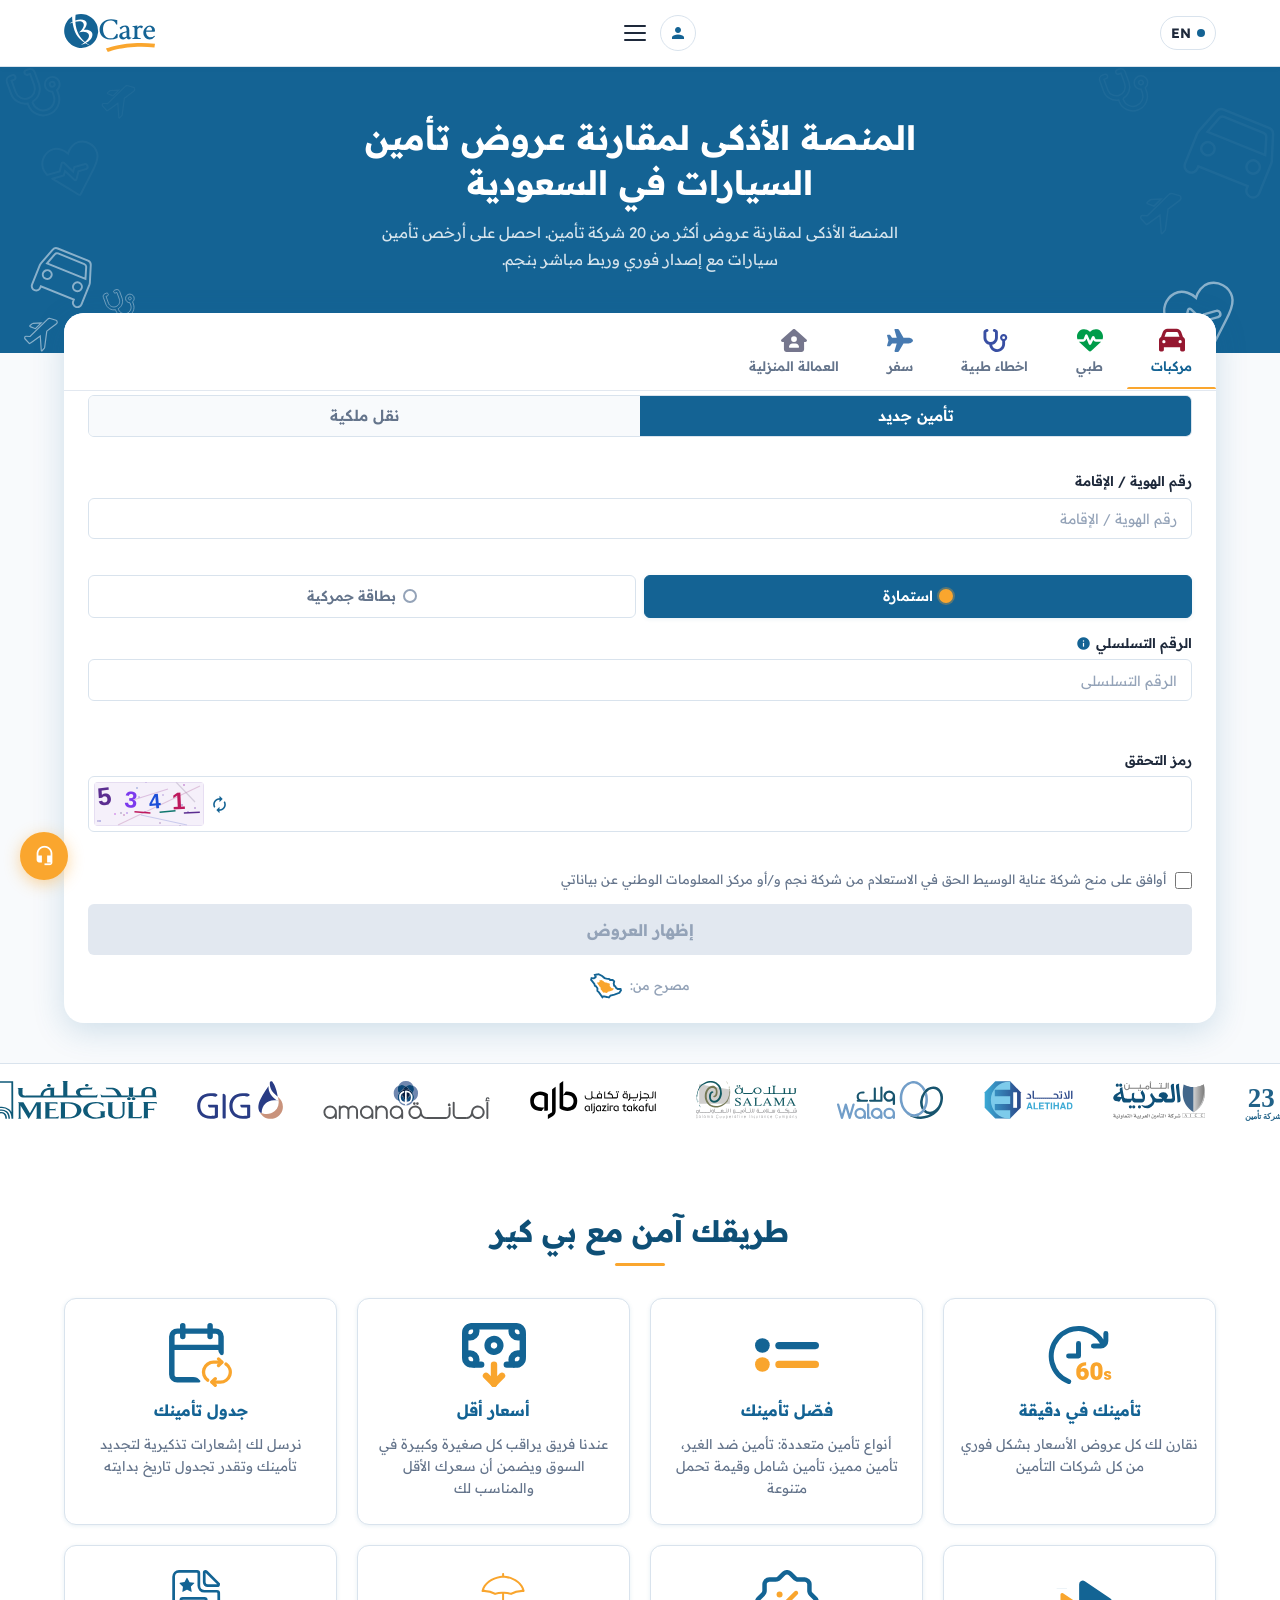
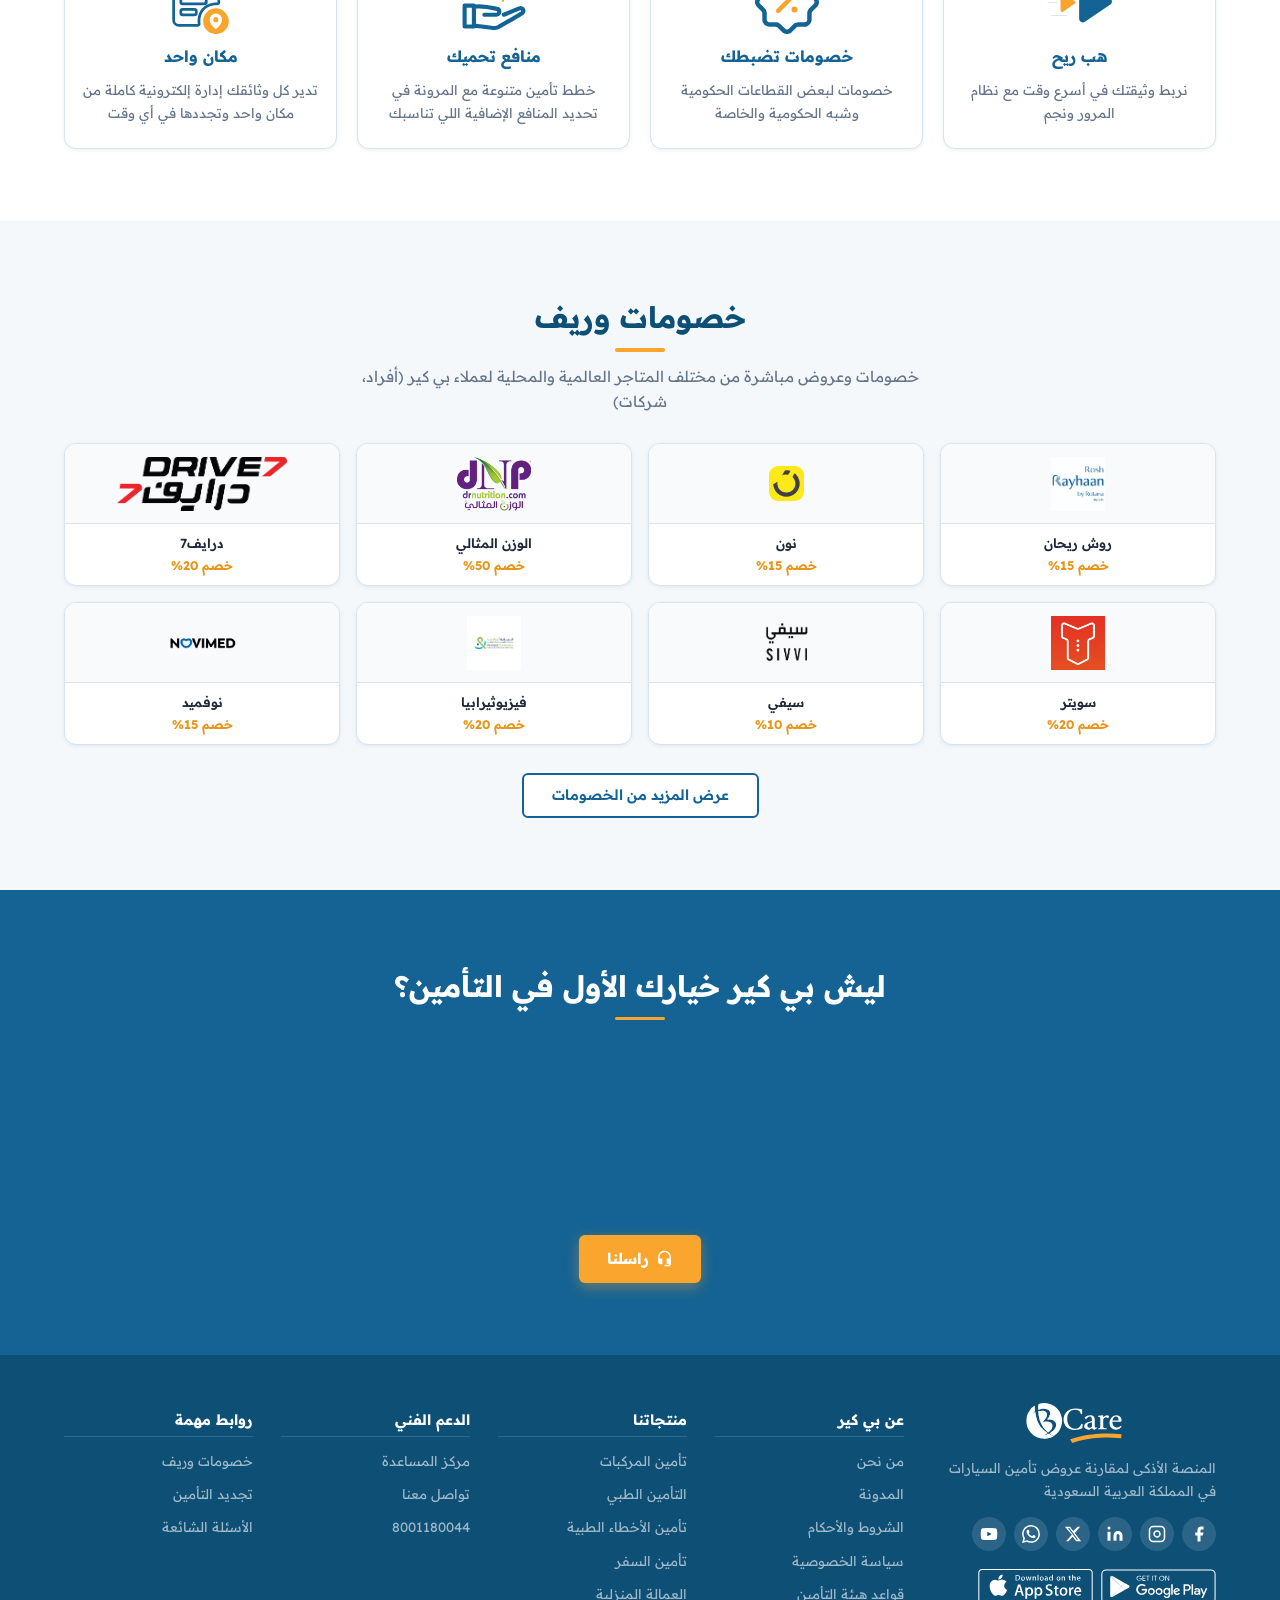
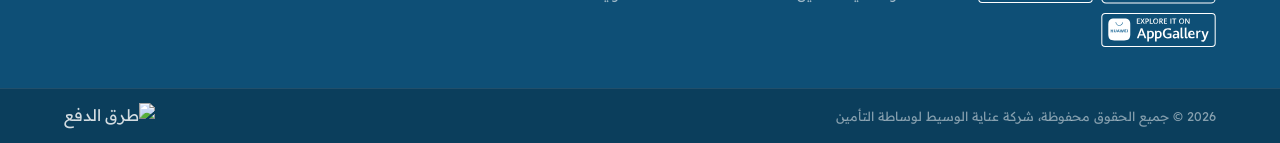
==== index.html @ 3a4861e2 "fix: replace native year select with compact custom dropdown for mobile" ====
﻿<!DOCTYPE html>
<html lang="ar" dir="rtl">
<head>
  <meta charset="UTF-8" />
  <meta name="viewport" content="width=device-width, initial-scale=1.0" />
  <title>بي كير | المنصة الأذكى والأرخص لتأمين السيارات في السعودية</title>
  <meta name="description" content="المنصة الأذكى لمقارنة عروض أكثر من 20 شركة تأمين. احصل على أرخص تأمين سيارات مع إصدار فوري وربط مباشر بنجم." />
  <link rel="preconnect" href="https://fonts.googleapis.com" />
  <link rel="preconnect" href="https://fonts.gstatic.com" crossorigin />
  <link href="https://fonts.googleapis.com/css2?family=Noto+Sans+Arabic:wght@300;400;500;600;700;800&family=Readex+Pro:wght@200;300;400;500;600;700&display=swap" rel="stylesheet" />
  <link href="https://fonts.googleapis.com/icon?family=Material+Icons" rel="stylesheet" />
  <link rel="stylesheet" href="css/style.css" />
</head>
<body>

<!-- HEADER PLACEHOLDER -->
<div id="app-header" data-variant="home"></div>

<!-- ===================================================
     HERO — الصندوق الأزرق
=================================================== -->
<section class="hero-section" id="hero">

  <div class="hero-blue-box">
    <img src="assets/images/imgi_4_left.svg"  alt="" class="hero-deco hero-deco--left"  aria-hidden="true" />
    <img src="assets/images/imgi_5_right.svg" alt="" class="hero-deco hero-deco--right" aria-hidden="true" />
    <div class="container hero-text-wrap">
      <h1 class="hero-title">المنصة الأذكى لمقارنة عروض تأمين السيارات في السعودية</h1>
      <p class="hero-subtitle">المنصة الأذكى لمقارنة عروض أكثر من 20 شركة تأمين. احصل على أرخص تأمين سيارات مع إصدار فوري وربط مباشر بنجم.</p>
    </div>
  </div>

  <div class="container hero-card-wrap">
    <div class="hero-card">

      <!-- تبويبات الخدمات -->
      <nav class="service-tabs" aria-label="الخدمات">
        <button class="service-tab active" data-service="vehicles">
          <img src="assets/images/download (7).svg" alt="" class="stab-icon stab-icon--car" aria-hidden="true" />
          <span>مركبات</span>
          <span class="stab-bar"></span>
        </button>
        <button class="service-tab" data-service="medical" onclick="window.open('https://medical.bcare.com.sa/','_blank')">
          <img src="assets/images/download (6).svg" alt="" class="stab-icon stab-icon--heart" aria-hidden="true" />
          <span>طبي</span>
          <span class="stab-bar"></span>
        </button>
        <button class="service-tab" data-service="mm" onclick="window.open('https://mm.bcare.com.sa/','_blank')">
          <img src="assets/images/download (3).svg" alt="" class="stab-icon stab-icon--steth" aria-hidden="true" />
          <span>اخطاء طبية</span>
          <span class="stab-bar"></span>
        </button>
        <button class="service-tab" data-service="travel" onclick="window.open('https://travel.bcare.com.sa/','_blank')">
          <img src="assets/images/download (2).svg" alt="" class="stab-icon stab-icon--plane" aria-hidden="true" />
          <span>سفر</span>
          <span class="stab-bar"></span>
        </button>
        <button class="service-tab" data-service="helpers" onclick="window.open('https://helpers.bcare.com.sa/','_blank')">
          <img src="assets/images/download (1).svg" alt="" class="stab-icon stab-icon--house" aria-hidden="true" />
          <span>العمالة المنزلية</span>
          <span class="stab-bar"></span>
        </button>
      </nav>

      <!-- نموذج العروض -->
      <div class="quote-form-wrap" id="form-section">

        <div class="purpose-tabs" role="tablist">
          <button class="purpose-tab active" id="ptab-new" role="tab" data-purpose="1">تأمين جديد</button>
          <button class="purpose-tab" id="ptab-transfer" role="tab" data-purpose="2">نقل ملكية</button>
        </div>

        <form class="quote-form" id="quote-form" novalidate autocomplete="off">

          <!-- حقل البائع (نقل الملكية فقط) -->
          <div class="form-group form-group--animated" id="field-seller" data-hidden="true">
            <label class="form-label" for="seller-id">رقم هوية البائع</label>
            <input type="text" id="seller-id" name="ownerNationalId"
                   class="form-input" placeholder="رقم هوية البائع"
                   maxlength="10" inputmode="numeric" />
            <div class="field-error" id="seller-error"></div>
          </div>

          <!-- رقم الهوية / الإقامة -->
          <div class="form-group">
            <label class="form-label" for="national-id" id="national-id-label">رقم الهوية / الإقامة</label>
            <input type="text" id="national-id" name="nationalId"
                   class="form-input" placeholder="رقم الهوية / الإقامة"
                   maxlength="10" inputmode="numeric" />
            <div class="field-error" id="national-id-error"></div>
          </div>

          <!-- راديو: نوع التسجيل -->
          <div class="form-group" id="field-reg-type">
            <div class="radio-row">
              <!-- استمارة أولاً (يظهر يمين في RTL) -->
              <label class="radio-option">
                <input type="radio" name="vehicleIdType" value="1" id="radio-serial" checked />
                <span class="radio-btn">
                  <span class="radio-dot"></span>
                  <span class="radio-text">استمارة</span>
                </span>
              </label>
              <!-- بطاقة جمركية ثانياً (يظهر يسار) -->
              <label class="radio-option">
                <input type="radio" name="vehicleIdType" value="2" id="radio-customs" />
                <span class="radio-btn">
                  <span class="radio-dot"></span>
                  <span class="radio-text">بطاقة جمركية</span>
                </span>
              </label>
            </div>
          </div>

          <!-- استمارة: الرقم التسلسلي -->
          <div class="form-group" id="field-serial">
            <label class="form-label" for="seq-number">
              الرقم التسلسلي
              <span class="info-icon" tabindex="0" aria-label="ما هو الرقم التسلسلي؟">
                <span class="material-icons">info</span>
                <span class="tooltip-box">الرقم التسلسلي موجود على استمارة تسجيل المركبة</span>
              </span>
            </label>
            <input type="text" id="seq-number" name="sequenceNumber"
                   class="form-input" placeholder="الرقم التسلسلي"
                   maxlength="10" inputmode="numeric" />
            <div class="field-error" id="seq-error"></div>
          </div>

          <!-- بطاقة جمركية: سنة الصنع + الرقم الجمركي -->
          <div class="form-row form-group--animated" id="field-customs-row" data-hidden="true">
            <div class="form-group form-group--half">
              <label class="form-label" for="mfg-year">سنة صنع المركبة</label>
              <div class="mfg-dd" id="mfg-dd">
                <button type="button" class="form-input mfg-dd__trigger" id="mfg-year" aria-haspopup="listbox" aria-expanded="false">
                  <span id="mfg-display">سنة الصنع</span>
                  <span class="material-icons mfg-dd__arrow">expand_more</span>
                </button>
                <div class="mfg-dd__panel hidden" id="mfg-panel" role="listbox">
                  <ul class="mfg-dd__list" id="mfg-list"></ul>
                </div>
              </div>
              <input type="hidden" id="mfg-year-val" name="manufacturingYear" />
              <div class="field-error" id="mfg-year-error"></div>
            </div>
            <div class="form-group form-group--half">
              <label class="form-label" for="customs-number">
                الرقم الجمركي
                <span class="info-icon" tabindex="0">
                  <span class="material-icons">info</span>
                  <span class="tooltip-box">الرقم الجمركي موجود على البطاقة الجمركية للمركبة</span>
                </span>
              </label>
              <input type="text" id="customs-number" name="customsNumber"
                     class="form-input" placeholder="الرقم الجمركي"
                     maxlength="10" inputmode="numeric" />
              <div class="field-error" id="customs-error"></div>
            </div>
          </div>

          <!-- رمز التحقق -->
          <div class="form-group">
            <label class="form-label" for="captcha-input">رمز التحقق</label>
            <div class="captcha-row" id="captcha-row">
              <input type="text" id="captcha-input" name="captchaInput"
                     class="form-input captcha-input-field"
                     placeholder="" maxlength="8"
                     autocomplete="off" autocorrect="off" spellcheck="false" />
              <div class="captcha-display">
                <button type="button" class="captcha-refresh" id="captcha-refresh" aria-label="تحديث رمز التحقق">
                  <span class="material-icons">autorenew</span>
                </button>
                <canvas id="captcha-canvas" width="110" height="44" aria-hidden="true"></canvas>
              </div>
            </div>
            <div class="field-error" id="captcha-error"></div>
          </div>

          <!-- الموافقة -->
          <div class="form-group consent-group">
            <label class="consent-label">
              <input type="checkbox" id="accept-terms" name="acceptTerms" class="consent-checkbox" />
              <span class="consent-text">أوافق على منح شركة عناية الوسيط الحق في الاستعلام من شركة نجم و/أو مركز المعلومات الوطني عن بياناتي</span>
            </label>
          </div>

          <!-- زر إظهار العروض -->
          <button type="submit" class="btn-submit" id="submit-btn" disabled>
            إظهار العروض
          </button>

          <!-- مصرح من -->
          <div class="authorized-row">
            <span class="authorized-lbl">مصرح من:</span>
            <img src="assets/images/imgi_41_saudi.svg" alt="هيئة التأمين" class="sama-logo" />
          </div>

        </form>
      </div>

    </div>
  </div>

  <!-- شريط شركات التأمين -->
  <div class="insurers-strip">
    <div class="insurers-track">
      <img src="assets/images/imgi_9_23arbic.svg"           alt="23 شركة تأمين" class="ins-count" />
      <img src="assets/images/imgi_10_AICC.svg"             alt="AICC" />
      <img src="assets/images/imgi_11_TUIC.svg"             alt="TUIC" />
      <img src="assets/images/imgi_12_Walaa.svg"            alt="ولاء" />
      <img src="assets/images/imgi_13_Salama.svg"           alt="سلامة" />
      <img src="assets/images/imgi_14_Aljazira-Takaful.svg" alt="الجزيرة تكافل" />
      <img src="assets/images/imgi_15_Amana.svg"            alt="أمانة" />
      <img src="assets/images/imgi_16_AXA.svg"              alt="AXA" />
      <img src="assets/images/imgi_17_MedGulf.svg"          alt="MedGulf" />
      <img src="assets/images/imgi_18_GGI.svg"              alt="GGI" />
      <img src="assets/images/imgi_19_ACIG.svg"             alt="ACIG" />
      <img src="assets/images/imgi_20_ArabianShield.svg"    alt="الدرع العربي" />
      <img src="assets/images/imgi_21_UCA.svg"              alt="UCA" />
      <img src="assets/images/imgi_22_AlRajhi.svg"          alt="الراجحي" />
      <img src="assets/images/imgi_23_Allianz.svg"          alt="Allianz" />
      <img src="assets/images/imgi_24_Tawuniya.svg"         alt="التعاونية" />
      <img src="assets/images/imgi_10_AICC.svg"             alt="AICC" />
      <img src="assets/images/imgi_11_TUIC.svg"             alt="TUIC" />
      <img src="assets/images/imgi_12_Walaa.svg"            alt="ولاء" />
      <img src="assets/images/imgi_13_Salama.svg"           alt="سلامة" />
      <img src="assets/images/imgi_16_AXA.svg"              alt="AXA" />
      <img src="assets/images/imgi_23_Allianz.svg"          alt="Allianz" />
      <img src="assets/images/imgi_24_Tawuniya.svg"         alt="التعاونية" />
    </div>
  </div>

</section>

<!-- قسم "طريقك آمن مع بي كير" -->
<section class="features-section" id="features-section">
  <div class="container">
    <h2 class="section-title">طريقك آمـن مع بي كير</h2>
    <div class="features-grid">
      <div class="feature-card"><img src="assets/images/imgi_25_insureOneMin.svg" alt="تأمينك في دقيقة" /><h3>تأمينك في دقيقة</h3><p>نقارن لك كل عروض الأسعار بشكل فوري من كل شركات التأمين</p></div>
      <div class="feature-card"><img src="assets/images/imgi_26_sprateInsure.svg" alt="فصّل تأمينك" /><h3>فصّل تأمينك</h3><p>أنواع تأمين متعددة: تأمين ضد الغير، تأمين مميز، تأمين شامل وقيمة تحمل متنوعة</p></div>
      <div class="feature-card"><img src="assets/images/imgi_27_priceLess.svg" alt="أسعار أقل" /><h3>أسعار أقل</h3><p>عندنا فريق يراقب كل صغيرة وكبيرة في السوق ويضمن أن سعرك الأقل والمناسب لك</p></div>
      <div class="feature-card"><img src="assets/images/imgi_28_sechleInsure.svg" alt="جدول تأمينك" /><h3>جدول تأمينك</h3><p>نرسل لك إشعارات تذكيرية لتجديد تأمينك وتقدر تجدول تاريخ بدايته</p></div>
      <div class="feature-card"><img src="assets/images/imgi_29_wind.svg" alt="هب ريح" /><h3>هب ريح</h3><p>نربط وثيقتك في أسرع وقت مع نظام المرور ونجم</p></div>
      <div class="feature-card"><img src="assets/images/imgi_30_discounts.svg" alt="خصومات تضبطك" /><h3>خصومات تضبطك</h3><p>خصومات لبعض القطاعات الحكومية وشبه الحكومية والخاصة</p></div>
      <div class="feature-card"><img src="assets/images/imgi_31_benfit.svg" alt="منافع تحميك" /><h3>منافع تحميك</h3><p>خطط تأمين متنوعة مع المرونة في تحديد المنافع الإضافية اللي تناسبك</p></div>
      <div class="feature-card"><img src="assets/images/imgi_32_oneWay.svg" alt="مكان واحد" /><h3>مكان واحد</h3><p>تدير كل وثائقك إدارة إلكترونية كاملة من مكان واحد وتجددها في أي وقت</p></div>
    </div>
  </div>
</section>

<!-- قسم "خصومات وريف" -->
<section class="discounts-section" id="discounts-section">
  <div class="container">
    <h2 class="section-title">خصومات وريف</h2>
    <p class="section-subtitle">خصومات وعروض مباشرة من مختلف المتاجر العالمية والمحلية لعملاء بي كير (أفراد، شركات)</p>
    <div class="discounts-grid">
      <div class="discount-card"><div class="discount-logo-box"><img src="assets/images/imgi_33_RoshRayhaan.jpg" alt="روش ريحان" /></div><div class="discount-info"><p class="discount-name">روش ريحان</p><p class="discount-val">خصم 15%</p></div></div>
      <div class="discount-card"><div class="discount-logo-box"><img src="assets/images/imgi_34_none.svg" alt="نون" /></div><div class="discount-info"><p class="discount-name">نون</p><p class="discount-val">خصم 15%</p></div></div>
      <div class="discount-card"><div class="discount-logo-box"><img src="assets/images/imgi_35_perfectWight.png" alt="الوزن المثالي" /></div><div class="discount-info"><p class="discount-name">الوزن المثالي</p><p class="discount-val">خصم 50%</p></div></div>
      <div class="discount-card"><div class="discount-logo-box"><img src="assets/images/imgi_36_drive7.png" alt="درايف7" /></div><div class="discount-info"><p class="discount-name">درايف7</p><p class="discount-val">خصم 20%</p></div></div>
      <div class="discount-card"><div class="discount-logo-box"><img src="assets/images/imgi_37_swater.jpg" alt="سويتر" /></div><div class="discount-info"><p class="discount-name">سويتر</p><p class="discount-val">خصم 20%</p></div></div>
      <div class="discount-card"><div class="discount-logo-box"><img src="assets/images/imgi_38_sivvi.svg" alt="سيفي" /></div><div class="discount-info"><p class="discount-name">سيفي</p><p class="discount-val">خصم 10%</p></div></div>
      <div class="discount-card"><div class="discount-logo-box"><img src="assets/images/imgi_39_Physiotherabia.jpg" alt="فيزيوثيرابيا" /></div><div class="discount-info"><p class="discount-name">فيزيوثيرابيا</p><p class="discount-val">خصم 20%</p></div></div>
      <div class="discount-card"><div class="discount-logo-box"><img src="assets/images/imgi_40_Group 6444.svg" alt="نوفميد" /></div><div class="discount-info"><p class="discount-name">نوفميد</p><p class="discount-val">خصم 15%</p></div></div>
    </div>
    <div class="discounts-more"><button class="btn-more" id="btn-more-discounts">عرض المزيد من الخصومات</button></div>
  </div>
</section>

<!-- قسم "ليش بي كير خيارك الأول" -->
<section class="why-section" id="why-section">
  <div class="container">
    <h2 class="section-title">ليش بي كير خيارك الأول في التأمين؟</h2>
    <div class="why-grid">
      <div class="why-card"><img src="assets/images/download (1).svg" alt="منك وفيك" /><h3>منك وفيك</h3></div>
      <div class="why-card"><img src="assets/images/imgi_43_payments_FILL0_wght400_GRAD0_opsz48.svg" alt="عروض تفهمك" /><h3>عروض تفهمك</h3></div>
      <div class="why-card"><img src="assets/images/imgi_45_tachometer-alt-fastest.svg" alt="سعر يرضيك" /><h3>سعر يرضيك</h3></div>
      <div class="why-card"><img src="assets/images/download (7).svg" alt="إصدار سريع" /><h3>إصدار سريع</h3></div>
      <div class="why-card"><img src="assets/images/imgi_48_PaymentMethods1.svg" alt="نقسط تأمينك" /><h3>نقّسط تأمينك</h3></div>
      <div class="why-card"><img src="assets/images/download (4).svg" alt="نفزع لك" /><h3>نفزع لك</h3></div>
    </div>
    <div class="why-cta">
      <a href="#form-section" class="btn-primary">
        <span class="material-icons">headset_mic</span>
        راسلنا
      </a>
    </div>
  </div>
</section>

<!-- FOOTER PLACEHOLDER -->
<div id="app-footer"></div>

<script src="js/layout.js"></script>
<script src="js/main.js"></script>
</body>
</html>
---- css/style.css ----
/* =====================================================
   بي كير — style.css  (v2 — مطابق للأصل)
   أزرق أساسي: #146394  |  ذهبي: #faa62e
   RTL  |  Mobile-first
===================================================== */

/* ─── Custom Properties ─────────────────────────── */
:root {
  --blue:        #146394;
  --blue-dark:   #0e4f76;
  --blue-light:  #1a7ab8;
  --blue-hero:   #146394;   /* خلفية Hero */
  --gold:        #faa62e;
  --gold-dark:   #e8951a;
  --white:       #ffffff;
  --off-white:   #f5f8fb;
  --gray-50:     #f8fafc;
  --gray-100:    #f0f4f8;
  --gray-200:    #e2e8f0;
  --gray-300:    #cbd5e1;
  --gray-400:    #94a3b8;
  --gray-500:    #64748b;
  --gray-800:    #1e293b;
  --red:         #e53935;
  --red-bg:      #fdecea;
  --border:      #d9e3ed;
  --shadow-sm:   0 1px 4px rgba(20,99,148,.10);
  --shadow-md:   0 4px 16px rgba(20,99,148,.14);
  --shadow-lg:   0 8px 32px rgba(20,99,148,.18);
  --r-sm:   6px;
  --r-md:   12px;
  --r-lg:   20px;
  --r-xl:   28px;
  --trans:  all .22s ease;
  --font:   'Readex Pro','Noto Sans Arabic',sans-serif;
  --max-w:  1200px;
}

/* ─── Reset ──────────────────────────────────────── */
*,*::before,*::after{box-sizing:border-box;margin:0;padding:0}
html{font-size:16px;scroll-behavior:smooth;-webkit-text-size-adjust:100%}
body{font-family:var(--font);direction:rtl;color:var(--gray-800);background:var(--white);line-height:1.6;overflow-x:hidden}
img{max-width:100%;height:auto;display:block}
a{text-decoration:none;color:inherit}
ul{list-style:none}
button{cursor:pointer;font-family:var(--font);border:none;background:none}
input,select{font-family:var(--font);direction:rtl}

.container{width:100%;max-width:var(--max-w);margin-inline:auto;padding-inline:clamp(.875rem,4vw,1.5rem)}
.hidden{display:none!important}

/* =====================================================
   HEADER
===================================================== */
.header{
  position:sticky;top:0;z-index:1000;
  background:var(--white);
  border-bottom:1px solid var(--border);
  box-shadow:var(--shadow-sm);
}
.header-inner{
  display:flex;align-items:center;
  justify-content:space-between;
  height:clamp(54px,8vw,66px);
  gap:.75rem;
}

/* الشعار — يمين في الرئيسية */
.header-logo img{height:clamp(28px,5vw,38px);width:auto}

/* هيدر صفحة العروض — شعار بالوسط */
.header--inquiry .header-inner{position:relative}
.header-logo--center{
  position:absolute;left:50%;top:50%;
  transform:translate(-50%,-50%);
}

/* مجموعة الوسط (مستخدم + هامبرغر) */
.header-center{display:flex;align-items:center;gap:.5rem}

/* زر اللغة — pill أبيض بإطار رمادي، النقطة قبل النص */
.btn-lang{
  display:flex;align-items:center;gap:.35rem;
  padding:.3rem .65rem;
  border:1.5px solid var(--border);
  border-radius:50px;
  background:var(--white);
  color:var(--gray-800);font-size:.85rem;font-weight:700;
  transition:var(--trans);
  order:0;
}
.btn-lang:hover{border-color:var(--blue);color:var(--blue)}

/* النقطة الزرقاء */
.lang-dot-circle{
  display:inline-block;
  width:8px;height:8px;min-width:8px;
  background:var(--blue);border-radius:50%;
}

/* أيقونة المستخدم — دائرة بيضاء بإطار رمادي */
.btn-user{
  display:flex;align-items:center;justify-content:center;
  width:36px;height:36px;
  background:var(--white);
  border:1.5px solid var(--border);
  border-radius:50%;
  color:var(--blue);transition:var(--trans);
}
.btn-user:hover{background:var(--gray-100);border-color:var(--blue)}
.btn-user .material-icons{font-size:1.15rem}

/* هامبرغر */
.hamburger{display:flex;flex-direction:column;gap:5px;padding:.35rem;cursor:pointer}
.hamburger span{display:block;width:22px;height:2px;background:var(--gray-800);border-radius:2px;transition:var(--trans)}
.hamburger.open span:nth-child(1){transform:translateY(7px) rotate(45deg)}
.hamburger.open span:nth-child(2){opacity:0}
.hamburger.open span:nth-child(3){transform:translateY(-7px) rotate(-45deg)}

/* قائمة جوال */
.mobile-nav{display:none;flex-direction:column;background:var(--white);border-top:1px solid var(--border);padding:.75rem 1.25rem;gap:.1rem}
.mobile-nav.open{display:flex}
.mobile-nav a{padding:.6rem .4rem;font-size:.93rem;color:var(--gray-800);border-bottom:1px solid var(--gray-100);font-weight:500;transition:var(--trans)}
.mobile-nav a:hover{color:var(--blue)}

/* ── زر العودة للأعلى ────────────────────────────── */
.back-to-top{
  position:fixed;bottom:5.5rem;left:1.25rem;z-index:900;
  width:40px;height:40px;
  background:var(--blue);color:var(--white);
  border-radius:50%;border:none;cursor:pointer;
  display:flex;align-items:center;justify-content:center;
  box-shadow:var(--shadow-md);
  opacity:0;visibility:hidden;
  transition:opacity .3s,visibility .3s,transform .3s;
  transform:translateY(12px);
}
.back-to-top.visible{opacity:1;visibility:visible;transform:translateY(0)}
.back-to-top:hover{background:var(--blue-dark);transform:translateY(-2px)}
.back-to-top .material-icons{font-size:1.2rem}

/* ── زر الدعم (دائرة برتقالية) ──────────────────── */
.support-btn{
  position:fixed;bottom:1.25rem;left:1.25rem;z-index:900;
  width:48px;height:48px;
  background:var(--gold);color:var(--white);
  border-radius:50%;
  display:flex;align-items:center;justify-content:center;
  box-shadow:0 4px 16px rgba(250,166,46,.45);
  transition:var(--trans);
}
.support-btn:hover{background:var(--gold-dark);transform:scale(1.08)}
.support-btn .material-icons{font-size:1.3rem}

/* ── واتساب في السوشال ──────────────────────────── */
.social-link--wa{background:rgba(37,211,102,.2)}
.social-link--wa:hover{background:#25d366}

/* =====================================================
   HERO — الصندوق الأزرق
===================================================== */
.hero-section{position:relative;background:var(--gray-50)}

/* صندوق أزرق علوي */
.hero-blue-box{
  position:relative;
  background:var(--blue-hero);
  overflow:hidden;
  padding:clamp(1.75rem,5vw,3rem) 0 clamp(3rem,8vw,5rem);
}

/* زخارف الخلفية */
.hero-deco{position:absolute;top:0;pointer-events:none;opacity:.55;height:100%;max-height:480px}
.hero-deco--right{right:0}
.hero-deco--left{left:0}

.hero-text-wrap{position:relative;z-index:1;text-align:center}
.hero-title{
  font-size:clamp(1.3rem,4vw,2.1rem);font-weight:700;
  color:var(--white);line-height:1.35;
  max-width:620px;margin-inline:auto;
}
.hero-subtitle{
  font-size:clamp(.8rem,2vw,.95rem);
  color:rgba(255,255,255,.82);
  max-width:560px;margin:clamp(.6rem,2vw,.9rem) auto 0;
  line-height:1.75;
}

/* ── البطاقة البيضاء ── */
.hero-card-wrap{
  position:relative;
  margin-top:clamp(-2.5rem,-5vw,-3.5rem);
  padding-bottom:clamp(1.5rem,4vw,2.5rem);
  z-index:2;
}
.hero-card{
  background:var(--white);
  border-radius:var(--r-lg);
  box-shadow:var(--shadow-lg);
  overflow:hidden;
}

/* ── تبويبات الخدمات ── */
.service-tabs{
  display:flex;
  border-bottom:1px solid var(--gray-200);
  background:var(--white);
  overflow-x:auto;
  scrollbar-width:none;
  -webkit-overflow-scrolling:touch;
}
.service-tabs::-webkit-scrollbar{display:none}

.service-tab{
  display:flex;flex-direction:column;align-items:center;
  gap:.3rem;
  padding:.75rem clamp(.6rem,2vw,1.25rem);
  font-size:clamp(.72rem,1.8vw,.82rem);
  font-weight:600;color:var(--gray-500);
  white-space:nowrap;flex-shrink:0;
  border-bottom:2px solid transparent;
  transition:color .2s ease, border-color .2s ease;
  position:relative;
  background:none;
}
.service-tab:hover{color:var(--blue)}
.service-tab.active{color:var(--blue)}
.service-tab .stab-bar{
  display:block;
  position:absolute;bottom:-1px;left:0;right:0;
  height:2px;background:var(--gold);
  opacity:0;transition:opacity .2s ease;
  border-radius:2px 2px 0 0;
}
.service-tab.active .stab-bar{opacity:1}

/* أيقونات التبويبات — ملوّنة */
.stab-icon{width:22px;height:22px;object-fit:contain;flex-shrink:0}
/* تلوين كل أيقونة بلونها المميز عبر filter */
.stab-icon--car{
  filter:invert(27%) sepia(99%) saturate(1200%) hue-rotate(315deg) brightness(95%);
  /* وردي/أحمر → سيارة */
}
.stab-icon--heart{
  filter:invert(40%) sepia(80%) saturate(600%) hue-rotate(100deg) brightness(95%);
  /* أخضر → قلب نبض */
}
.stab-icon--steth{
  filter:invert(30%) sepia(80%) saturate(500%) hue-rotate(190deg) brightness(90%);
  /* أزرق → سماعة طبيب */
}
.stab-icon--plane{
  filter:invert(40%) sepia(60%) saturate(400%) hue-rotate(170deg) brightness(100%);
  /* سماوي → طائرة */
}
.stab-icon--house{
  filter:invert(50%) sepia(20%) saturate(300%) hue-rotate(200deg) brightness(90%);
  /* رمادي مزرق → منزل */
}
/* الأيقونة النشطة تتلوّن بقوة أكبر */
.service-tab.active .stab-icon--car{
  filter:invert(15%) sepia(99%) saturate(2000%) hue-rotate(330deg) brightness(90%);
}

/* =====================================================
   نموذج العروض
===================================================== */
.quote-form-wrap{padding:0 clamp(.875rem,3vw,1.5rem) clamp(1rem,3vw,1.5rem)}

/* تبويبات الغرض */
.purpose-tabs{
  display:grid;grid-template-columns:1fr 1fr;
  margin-bottom:1.25rem;
  border-radius:var(--r-sm);
  overflow:hidden;
  border:1px solid var(--border);
  margin-top:.25rem;
}
.purpose-tab{
  padding:.65rem 1rem;
  font-size:clamp(.85rem,2.2vw,.95rem);font-weight:600;
  color:var(--gray-500);background:var(--gray-50);
  border:none;transition:var(--trans);
}
.purpose-tab:hover{color:var(--blue);background:var(--gray-100)}
.purpose-tab.active{
  color:var(--white);background:var(--blue);
}

/* ─── حقول النموذج ──────────────────────────────── */
.quote-form{display:flex;flex-direction:column;gap:.9rem}

/* تثبيت موضع الحقول — الحقل المخفي لا يزحزح بقية الحقول */
.form-group--animated{
  overflow:hidden;
  transition:max-height .3s ease, opacity .3s ease, margin .3s ease;
  max-height:120px;
  opacity:1;
}
.form-group--animated[data-hidden="true"]{
  max-height:0;
  opacity:0;
  margin:0!important;
  pointer-events:none;
}

.form-group{display:flex;flex-direction:column;gap:.3rem}
.form-label{
  font-size:.84rem;font-weight:600;color:var(--gray-800);
  display:flex;align-items:center;gap:.3rem;
  text-align:right;
}

.form-input{
  width:100%;
  padding:.62rem .9rem;
  border:1.5px solid var(--border);
  border-radius:var(--r-sm);
  font-size:clamp(.875rem,2.2vw,.95rem);
  color:var(--gray-800);background:var(--white);
  outline:none;transition:border-color .2s,box-shadow .2s;
  direction:rtl;text-align:right;
  -webkit-appearance:none;appearance:none;
  /* منع zoom على iOS */
  font-size:max(.875rem,16px);
}
.form-input:focus{border-color:var(--blue);box-shadow:0 0 0 3px rgba(20,99,148,.10)}
.form-input.input-error{border-color:var(--red)!important;background:var(--red-bg)}
.form-input::placeholder{color:var(--gray-400);font-size:.875rem}

/* select — مطابق لباقي الحقول بالضبط */
.select-wrapper{position:relative}
.form-select{
  padding-left:2.2rem;cursor:pointer;
  -webkit-appearance:none;appearance:none;
  /* نفس ألوان form-input */
  background:var(--white);
  color:var(--gray-800);
}
.form-select option{color:var(--gray-800);background:var(--white)}
.select-chevron{
  position:absolute;left:.5rem;top:50%;
  transform:translateY(-50%);
  color:var(--gray-400);pointer-events:none;font-size:1.2rem;
}
/* عند الفتح */
.form-select:focus ~ .select-chevron{color:var(--blue)}

/* ─── راديو نوع التسجيل ──────────────────────────── */
.radio-group{}
.radio-row{
  display:grid;grid-template-columns:1fr 1fr;
  gap:.5rem;
}
.radio-option{
  position:relative;cursor:pointer;
  display:block;
}
.radio-option input[type="radio"]{
  position:absolute;opacity:0;width:0;height:0;
}

/* زر الراديو المرئي */
.radio-btn{
  display:flex;align-items:center;justify-content:center;
  gap:.4rem;
  padding:.6rem .75rem;
  border:1.5px solid var(--border);
  border-radius:var(--r-sm);
  background:var(--gray-50);
  transition:var(--trans);
  font-size:.875rem;font-weight:500;color:var(--gray-500);
}
.radio-option input:checked ~ .radio-btn{
  background:var(--blue);
  border-color:var(--blue);
  color:var(--white);
  box-shadow:var(--shadow-sm);
}
.radio-option input:not(:checked) ~ .radio-btn{
  background:var(--white);
}
/* النقطة الدائرية */
.radio-dot{
  width:14px;height:14px;min-width:14px;
  border-radius:50%;
  border:2px solid var(--gray-400);
  display:flex;align-items:center;justify-content:center;
  transition:var(--trans);
  flex-shrink:0;
}
.radio-option input:checked ~ .radio-btn .radio-dot{
  border-color:var(--gold);
  background:var(--gold);
  box-shadow:0 0 0 2px rgba(250,166,46,.3);
}
.radio-option input:not(:checked) ~ .radio-btn .radio-dot{
  border-color:var(--gray-400);background:transparent;
}
.radio-text{font-weight:600}

/* ─── صف حقلين جنباً لجنب ────────────────────────── */
.form-row{
  display:grid;
  grid-template-columns:1fr 1fr;
  gap:.75rem;
  align-items:start;
}
.form-group--half{}

/* ─── صف البطاقة الجمركية — حقول متقاربة ────────── */
#field-customs-row.form-row { gap: .5rem; }
#field-customs-row .form-label { font-size: .78rem; }
#field-customs-row .form-input { padding: .5rem .7rem; font-size: max(.8rem,14px); }
#field-customs-row .form-select { padding-left: 1.8rem; }
#field-customs-row .select-chevron { font-size: 1rem; }

/* ─── Custom Dropdown سنة الصنع ─────────────────── */
.mfg-dd { position: relative; width: 100%; }
.mfg-dd__trigger {
  display: flex; align-items: center; justify-content: space-between;
  width: 100%; cursor: pointer;
  color: var(--gray-400); text-align: right;
  line-height: 1.4;
}
.mfg-dd__trigger.has-value { color: var(--gray-800); }
.mfg-dd__trigger.open,
.mfg-dd__trigger:focus {
  border-color: var(--blue);
  box-shadow: 0 0 0 3px rgba(20,99,148,.10);
  outline: none;
}
.mfg-dd__trigger.input-error {
  border-color: var(--red) !important;
  background: var(--red-bg) !important;
}
.mfg-dd__arrow {
  font-size: 1.1rem; color: var(--gray-400);
  transition: transform .2s; flex-shrink: 0;
  pointer-events: none;
}
.mfg-dd__trigger.open .mfg-dd__arrow { transform: rotate(180deg); }

.mfg-dd__panel {
  position: absolute;
  top: calc(100% + 3px);
  right: 0; left: 0;
  background: var(--white);
  border: 1.5px solid var(--border);
  border-radius: var(--r-sm);
  box-shadow: var(--shadow-md);
  z-index: 500;
  overflow: hidden;
  direction: rtl;
}
.mfg-dd__panel.hidden { display: none; }

.mfg-dd__list {
  list-style: none;
  max-height: 140px;
  overflow-y: auto;
  margin: 0; padding: .15rem 0;
}
.mfg-dd__list::-webkit-scrollbar { width: 3px; }
.mfg-dd__list::-webkit-scrollbar-thumb { background: var(--gray-300); border-radius: 2px; }

.mfg-dd__item {
  padding: .4rem .7rem;
  font-size: .85rem; color: var(--gray-800);
  cursor: pointer; transition: background .12s;
  text-align: right;
}
.mfg-dd__item:hover { background: var(--gray-50); }
.mfg-dd__item.selected {
  background: rgba(20,99,148,.08);
  color: var(--blue); font-weight: 600;
}

/* ─── أيقونة info + tooltip ─────────────────────── */
.info-icon{
  position:relative;display:inline-flex;align-items:center;
  color:var(--blue);cursor:help;vertical-align:middle;
}
.info-icon .material-icons{font-size:.95rem}
.tooltip-box{
  display:none;
  position:absolute;top:calc(100% + 6px);right:0;
  background:var(--gray-800);color:var(--white);
  font-size:.76rem;font-weight:400;
  padding:.45rem .7rem;
  border-radius:var(--r-sm);
  white-space:normal;min-width:210px;
  z-index:200;line-height:1.5;text-align:right;
  box-shadow:var(--shadow-md);pointer-events:none;
}
.tooltip-box::before{
  content:'';position:absolute;bottom:100%;right:8px;
  border:5px solid transparent;border-bottom-color:var(--gray-800);
}
.info-icon:hover .tooltip-box,
.info-icon:focus .tooltip-box{display:block}

/* ─── رسائل الخطأ ────────────────────────────────── */
.field-error{
  font-size:.78rem;font-weight:600;
  color:var(--red);min-height:1rem;
  line-height:1.4;
}

/* ─── Captcha ────────────────────────────────────── */
.captcha-row{
  display:flex;align-items:center;gap:.6rem;
  border:1.5px solid var(--border);
  border-radius:var(--r-sm);
  padding:.3rem .5rem .3rem .3rem;
  background:var(--white);
  transition:border-color .2s;
}
.captcha-row:focus-within{border-color:var(--blue);box-shadow:0 0 0 3px rgba(20,99,148,.10)}
.captcha-row.input-error{border-color:var(--red);background:var(--red-bg)}

#captcha-canvas{
  border-radius:4px;display:block;
  flex-shrink:0;user-select:none;-webkit-user-select:none;
}
.captcha-display{display:flex;align-items:center;gap:.25rem;flex-shrink:0}
.captcha-refresh{
  display:flex;align-items:center;justify-content:center;
  color:var(--blue);border-radius:4px;padding:.15rem;
  transition:var(--trans);flex-shrink:0;
}
.captcha-refresh:hover{background:var(--gray-100);transform:rotate(180deg)}
.captcha-refresh .material-icons{font-size:1.2rem}


.captcha-input-field{
  border:none!important;box-shadow:none!important;
  padding:.4rem .5rem;flex:1;min-width:0;
  letter-spacing:.12em;font-weight:600;
  text-align:center;direction:ltr;
  font-size:max(.9rem,16px);
}
.captcha-input-field:focus{outline:none;box-shadow:none!important;border:none!important}

/* ─── الموافقة ───────────────────────────────────── */
.consent-group{margin-top:.1rem}
.consent-label{display:flex;align-items:flex-start;gap:.55rem;cursor:pointer}
.consent-checkbox{
  width:17px;height:17px;min-width:17px;
  margin-top:.18rem;accent-color:var(--blue);cursor:pointer;
}
.consent-text{font-size:.8rem;color:var(--gray-500);line-height:1.65}

/* ─── زر إظهار العروض ────────────────────────────── */
.btn-submit{
  width:100%;
  padding:clamp(.8rem,2.5vw,.95rem) 1.5rem;
  background:var(--gold);color:var(--white);
  font-size:clamp(.95rem,2.5vw,1rem);font-weight:700;
  border-radius:var(--r-sm);
  transition:var(--trans);
  box-shadow:0 4px 14px rgba(250,166,46,.35);
  border:none;
}
.btn-submit:not(:disabled):hover{background:var(--gold-dark);transform:translateY(-1px);box-shadow:0 6px 18px rgba(250,166,46,.45)}
.btn-submit:disabled{background:var(--gray-200);color:var(--gray-400);cursor:not-allowed;box-shadow:none}

/* نتيجة الإرسال */
.form-result{padding:.75rem 1rem;border-radius:var(--r-sm);font-size:.88rem;font-weight:500;text-align:center;margin-top:.25rem}
.form-result.success{background:#d1fae5;color:#065f46}
.form-result.error-msg{background:var(--red-bg);color:#7f1d1d}

/* ─── مصرح من ────────────────────────────────────── */
.authorized-row{
  display:flex;align-items:center;justify-content:center;
  gap:.5rem;padding-top:.25rem;
}
.authorized-lbl{font-size:.78rem;color:var(--gray-400);font-weight:500}
.sama-logo{height:26px;width:auto;object-fit:contain}

/* =====================================================
   شريط شركات التأمين
===================================================== */
.insurers-strip{
  background:var(--white);
  border-top:1px solid var(--border);
  padding:.85rem 0;overflow:hidden;
}
.insurers-track{
  display:flex;align-items:center;
  gap:clamp(1.25rem,4vw,2.5rem);
  animation:scroll-rtl 30s linear infinite;
  width:max-content;
}
.insurers-track img{
  height:clamp(24px,4vw,38px);width:auto;
  object-fit:contain;flex-shrink:0;
  filter:grayscale(20%);transition:filter .2s;
}
.insurers-track img:hover{filter:none}
.ins-count{height:clamp(28px,4.5vw,44px)!important}
.insurers-strip:hover .insurers-track{animation-play-state:paused}
@keyframes scroll-rtl{0%{transform:translateX(0)}100%{transform:translateX(-50%)}}

/* =====================================================
   قسم "طريقك آمن"
===================================================== */
.features-section{padding:clamp(2.5rem,7vw,4.5rem) 0;background:var(--white)}

.section-title{
  font-size:clamp(1.2rem,3vw,1.85rem);font-weight:700;
  color:var(--blue-dark);text-align:center;
  margin-bottom:clamp(1.25rem,4vw,2rem);
}
.section-title::after{
  content:'';display:block;width:50px;height:3.5px;
  background:var(--gold);border-radius:2px;
  margin:.5rem auto 0;
}
.section-subtitle{
  font-size:clamp(.82rem,2vw,.95rem);color:var(--gray-500);
  text-align:center;max-width:600px;
  margin:-1.25rem auto 1.75rem;line-height:1.7;
}

.features-grid{
  display:grid;
  grid-template-columns:repeat(auto-fill,minmax(210px,1fr));
  gap:clamp(.875rem,2.5vw,1.25rem);
}
.feature-card{
  display:flex;flex-direction:column;align-items:center;text-align:center;
  padding:clamp(1.1rem,3vw,1.5rem) 1rem;
  background:var(--white);border:1.5px solid var(--border);
  border-radius:var(--r-md);gap:.65rem;
  transition:var(--trans);box-shadow:var(--shadow-sm);
  opacity:0;transform:translateY(14px);
}
.feature-card.visible{opacity:1;transform:translateY(0)}
.feature-card:hover{border-color:var(--blue);box-shadow:var(--shadow-md);transform:translateY(-3px)}
.feature-card img{width:clamp(48px,7vw,64px);height:clamp(48px,7vw,64px);object-fit:contain}
.feature-card h3{font-size:clamp(.875rem,2vw,.98rem);font-weight:700;color:var(--blue)}
.feature-card p{font-size:clamp(.76rem,1.7vw,.84rem);color:var(--gray-500);line-height:1.65}

/* =====================================================
   قسم "خصومات وريف"
===================================================== */
.discounts-section{padding:clamp(2.5rem,7vw,4.5rem) 0;background:var(--off-white)}

.discounts-grid{
  display:grid;
  grid-template-columns:repeat(auto-fill,minmax(150px,1fr));
  gap:clamp(.75rem,2vw,1rem);
}
.discount-card{
  background:var(--white);border:1.5px solid var(--border);
  border-radius:var(--r-md);overflow:hidden;
  display:flex;flex-direction:column;align-items:center;
  transition:var(--trans);box-shadow:var(--shadow-sm);cursor:pointer;
  opacity:0;transform:translateY(14px);
}
.discount-card.visible{opacity:1;transform:translateY(0)}
.discount-card:hover{border-color:var(--gold);box-shadow:0 4px 16px rgba(250,166,46,.18);transform:translateY(-3px)}
.discount-logo-box{
  width:100%;height:80px;display:flex;align-items:center;
  justify-content:center;padding:.875rem;
  background:var(--gray-50);border-bottom:1px solid var(--border);
}
.discount-logo-box img{max-height:54px;max-width:100%;object-fit:contain}
.discount-info{padding:.55rem .75rem;text-align:center;width:100%}
.discount-name{font-size:.82rem;font-weight:600;color:var(--gray-800);margin-bottom:.15rem}
.discount-val{font-size:.78rem;font-weight:700;color:var(--gold-dark)}

.discounts-more{display:flex;justify-content:center;margin-top:clamp(1.25rem,3vw,1.75rem)}
.btn-more{
  padding:.7rem 1.75rem;border:2px solid var(--blue);
  border-radius:var(--r-sm);color:var(--blue);
  font-size:.9rem;font-weight:600;
  background:var(--white);transition:var(--trans);
}
.btn-more:hover{background:var(--blue);color:var(--white)}

/* =====================================================
   قسم "ليش بي كير"
===================================================== */
.why-section{padding:clamp(2.5rem,7vw,4.5rem) 0;background:var(--blue)}
.why-section .section-title{color:var(--white)}
.why-section .section-title::after{background:var(--gold)}

.why-grid{
  display:grid;
  grid-template-columns:repeat(auto-fill,minmax(150px,1fr));
  gap:clamp(.875rem,2.5vw,1.25rem);
}
.why-card{
  display:flex;flex-direction:column;align-items:center;text-align:center;
  padding:clamp(1.1rem,3vw,1.5rem) 1rem;
  background:rgba(255,255,255,.10);border:1.5px solid rgba(255,255,255,.18);
  border-radius:var(--r-md);gap:.65rem;
  transition:var(--trans);
  opacity:0;transform:translateY(14px);
}
.why-card.visible{opacity:1;transform:translateY(0)}
.why-card:hover{background:rgba(255,255,255,.18);transform:translateY(-3px)}
.why-card img{width:clamp(46px,7vw,62px);height:clamp(46px,7vw,62px);object-fit:contain;filter:brightness(0) invert(1)}
.why-card h3{font-size:clamp(.82rem,1.8vw,.95rem);font-weight:700;color:var(--white)}

.why-cta{display:flex;justify-content:center;margin-top:clamp(1.75rem,4vw,2.25rem)}
.btn-primary{
  display:inline-flex;align-items:center;gap:.45rem;
  padding:.75rem 1.75rem;background:var(--gold);
  color:var(--white);border-radius:var(--r-sm);
  font-size:.95rem;font-weight:700;
  box-shadow:0 4px 14px rgba(250,166,46,.4);
  transition:var(--trans);
}
.btn-primary:hover{background:var(--gold-dark);transform:translateY(-2px)}
.btn-primary .material-icons{font-size:1.05rem}

/* =====================================================
   FOOTER
===================================================== */
.footer{background:var(--blue-dark);color:rgba(255,255,255,.82)}

.footer-inner{
  display:grid;grid-template-columns:1fr;
  gap:clamp(1.25rem,4vw,1.75rem);
  padding-top:clamp(2rem,5vw,3rem);
  padding-bottom:clamp(1.75rem,4vw,2.5rem);
}
.footer-brand{display:flex;flex-direction:column;gap:.875rem}
.footer-logo{height:clamp(30px,4.5vw,40px);width:auto}
.footer-desc{font-size:.84rem;line-height:1.7;color:rgba(255,255,255,.6);max-width:280px}

.social-links{display:flex;gap:.5rem;flex-wrap:wrap}
.social-link{
  display:flex;align-items:center;justify-content:center;
  width:34px;height:34px;border-radius:50%;
  background:rgba(255,255,255,.12);color:var(--white);
  transition:var(--trans);
}
.social-link:hover{background:var(--gold)}
.app-stores{display:flex;gap:.5rem;flex-wrap:wrap;margin-top:.2rem}
.store-badge{height:clamp(28px,4.5vw,36px);width:auto;object-fit:contain}

.footer-col{}
.footer-col-toggle{
  display:flex;align-items:center;justify-content:space-between;
  width:100%;font-size:.9rem;font-weight:700;color:var(--white);
  padding:.45rem 0;border-bottom:1px solid rgba(255,255,255,.14);gap:.4rem;
}
.footer-col-toggle .material-icons{font-size:1.15rem;transition:transform .22s}
.footer-col-toggle[aria-expanded="true"] .material-icons{transform:rotate(180deg)}

.footer-links{display:none;flex-direction:column;gap:.3rem;padding-top:.65rem}
.footer-links.open{display:flex}
.footer-links li a{font-size:.84rem;color:rgba(255,255,255,.6);padding:.22rem 0;display:block;transition:var(--trans)}
.footer-links li a:hover{color:var(--gold);padding-right:.3rem}

.footer-bottom{background:rgba(0,0,0,.22);border-top:1px solid rgba(255,255,255,.09)}
.footer-bottom-inner{
  display:flex;align-items:center;justify-content:space-between;
  flex-wrap:wrap;gap:.875rem;
  padding-top:.875rem;padding-bottom:.875rem;
}
.footer-bottom p{font-size:.79rem;color:rgba(255,255,255,.5)}
.payment-methods{height:26px;width:auto;object-fit:contain}

/* =====================================================
   تأخيرات ظهور البطاقات (Intersection Observer)
===================================================== */
.feature-card,.discount-card,.why-card{transition:opacity .4s ease,transform .4s ease,border-color .22s,box-shadow .22s}
.feature-card:nth-child(1),.discount-card:nth-child(1),.why-card:nth-child(1){transition-delay:.04s}
.feature-card:nth-child(2),.discount-card:nth-child(2),.why-card:nth-child(2){transition-delay:.08s}
.feature-card:nth-child(3),.discount-card:nth-child(3),.why-card:nth-child(3){transition-delay:.12s}
.feature-card:nth-child(4),.discount-card:nth-child(4),.why-card:nth-child(4){transition-delay:.16s}
.feature-card:nth-child(5),.discount-card:nth-child(5),.why-card:nth-child(5){transition-delay:.20s}
.feature-card:nth-child(6),.discount-card:nth-child(6),.why-card:nth-child(6){transition-delay:.24s}
.feature-card:nth-child(7),.discount-card:nth-child(7){transition-delay:.28s}
.feature-card:nth-child(8),.discount-card:nth-child(8){transition-delay:.32s}

/* =====================================================
   RESPONSIVE — Tablet (≥ 640px)
===================================================== */
@media (min-width:640px){
  .features-grid{grid-template-columns:repeat(2,1fr)}
  .discounts-grid{grid-template-columns:repeat(3,1fr)}
  .why-grid{grid-template-columns:repeat(3,1fr)}
  .footer-links{display:flex}
  .footer-col-toggle{cursor:default;pointer-events:none}
  .footer-col-toggle .material-icons{display:none}
}

/* =====================================================
   RESPONSIVE — Desktop S (≥ 768px)
===================================================== */
@media (min-width:768px){
  .hero-title{font-size:clamp(1.5rem,3.5vw,2.1rem)}
  .discounts-grid{grid-template-columns:repeat(4,1fr)}
  .footer-inner{grid-template-columns:1.5fr 1fr 1fr 1fr 1fr;align-items:start}
  .service-tab{padding:.875rem clamp(.875rem,2vw,1.5rem)}
  .stab-icon{width:26px;height:26px}
}

/* =====================================================
   RESPONSIVE — Desktop L (≥ 1024px)
===================================================== */
@media (min-width:1024px){
  .features-grid{grid-template-columns:repeat(4,1fr)}
  .why-grid{grid-template-columns:repeat(6,1fr)}
  .discounts-grid{grid-template-columns:repeat(4,1fr)}
}

/* =====================================================
   RESPONSIVE — Mobile (≤ 767px)
===================================================== */
@media (max-width:767px){
  .btn-user{width:32px;height:32px}
  .hero-deco{opacity:.3}
  .hero-blue-box{padding-bottom:clamp(3.5rem,10vw,5rem)}
  .hero-card-wrap{margin-top:clamp(-3rem,-8vw,-4rem)}
  .service-tab{padding:.6rem .5rem;font-size:.72rem}
  .stab-icon{width:20px;height:20px}
  .form-row{grid-template-columns:1fr 1fr;gap:.5rem}
  .footer-links{display:none}
}

/* =====================================================
   RESPONSIVE — Small Mobile (≤ 480px)
===================================================== */
@media (max-width:480px){
  .service-tabs{justify-content:flex-start}
  .service-tab{min-width:64px;font-size:.7rem;padding:.55rem .4rem}
  .features-grid{grid-template-columns:1fr 1fr}
  .discounts-grid{grid-template-columns:1fr 1fr}
  .why-grid{grid-template-columns:repeat(2,1fr)}
  .form-row:not(#field-customs-row){grid-template-columns:1fr;gap:.9rem}
  #field-customs-row.form-row{grid-template-columns:1fr 1fr;gap:.5rem}
  .footer-bottom-inner{flex-direction:column;text-align:center}
  .radio-row{grid-template-columns:1fr 1fr}
}

/* =====================================================
   Misc / Accessibility
===================================================== */
a:focus-visible,button:focus-visible,input:focus-visible,select:focus-visible{
  outline:2px solid var(--gold);outline-offset:2px;border-radius:3px;
}
@keyframes fadeInUp{from{opacity:0;transform:translateY(18px)}to{opacity:1;transform:translateY(0)}}
.hero-text-wrap{animation:fadeInUp .55s ease both}
.hero-card{animation:fadeInUp .55s .12s ease both}
@keyframes spin{from{transform:rotate(0)}to{transform:rotate(360deg)}}
.captcha-refresh.spinning .material-icons{animation:spin .45s ease}
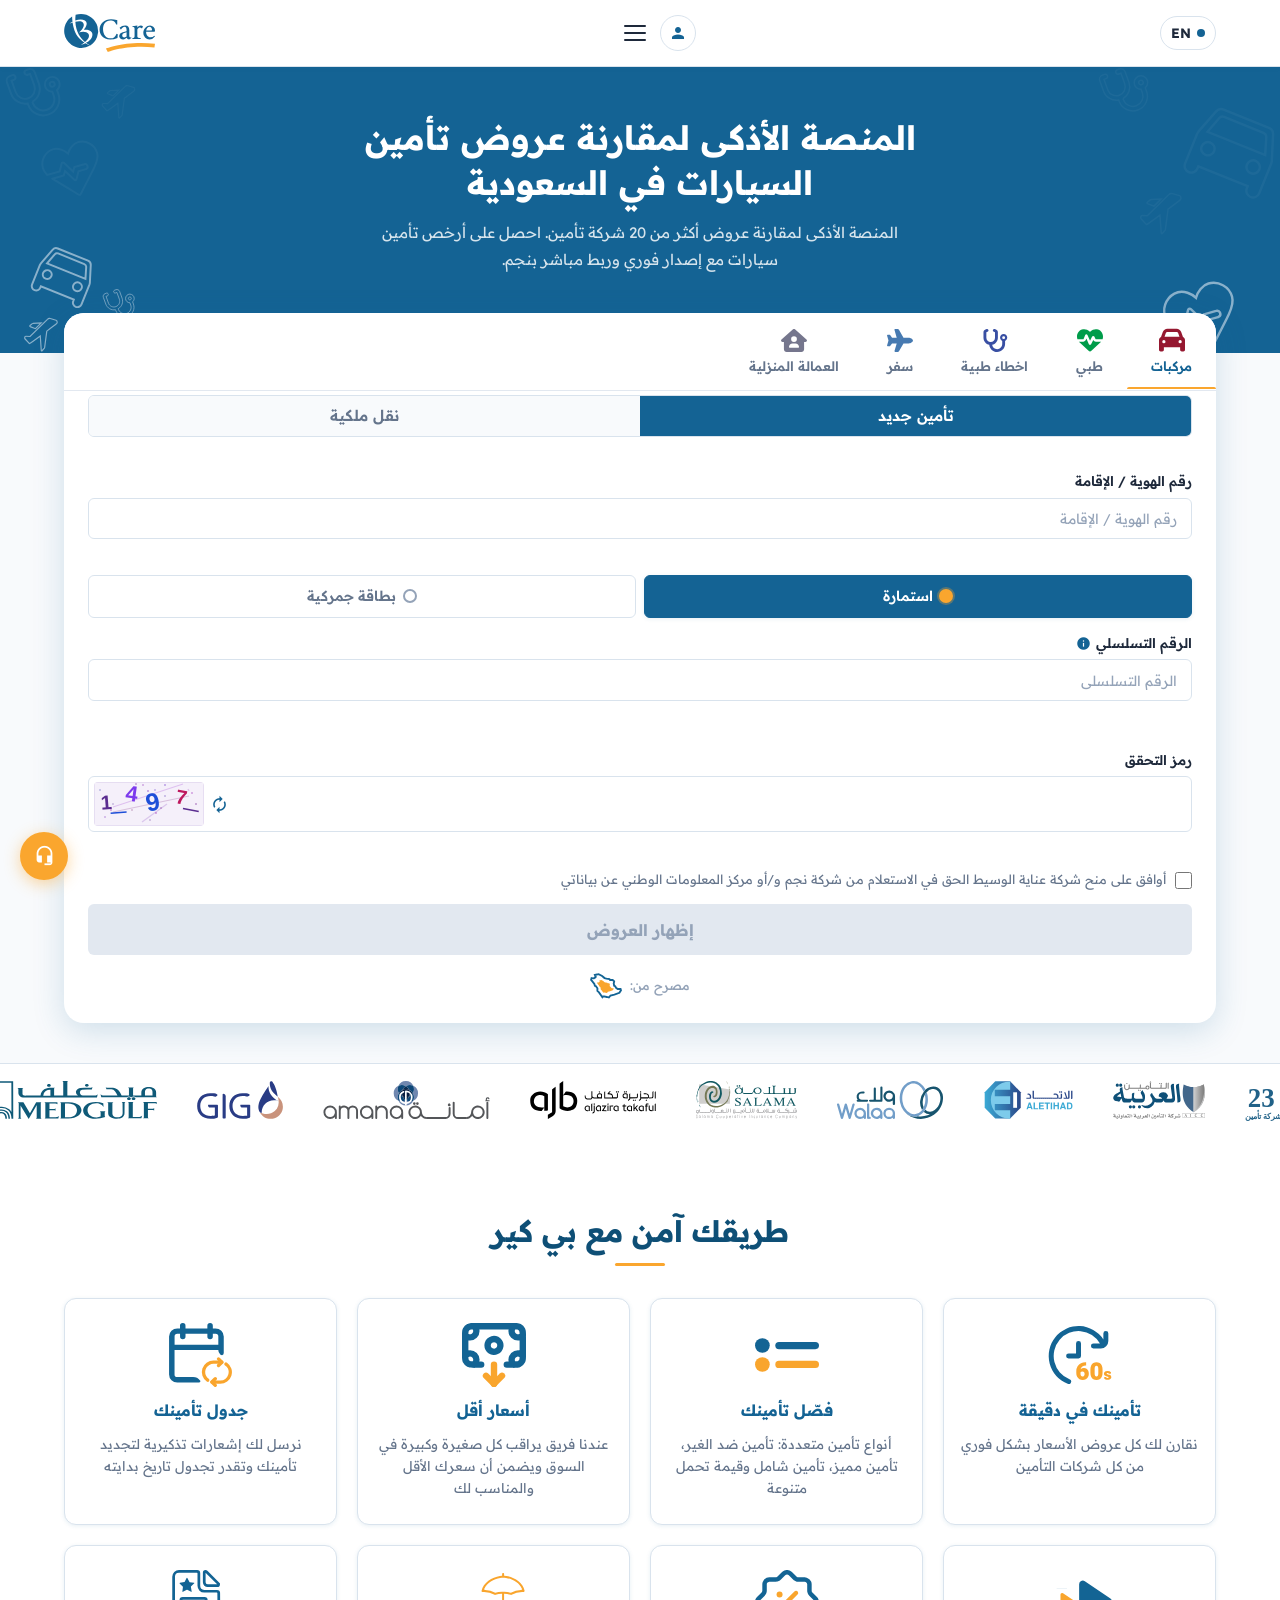
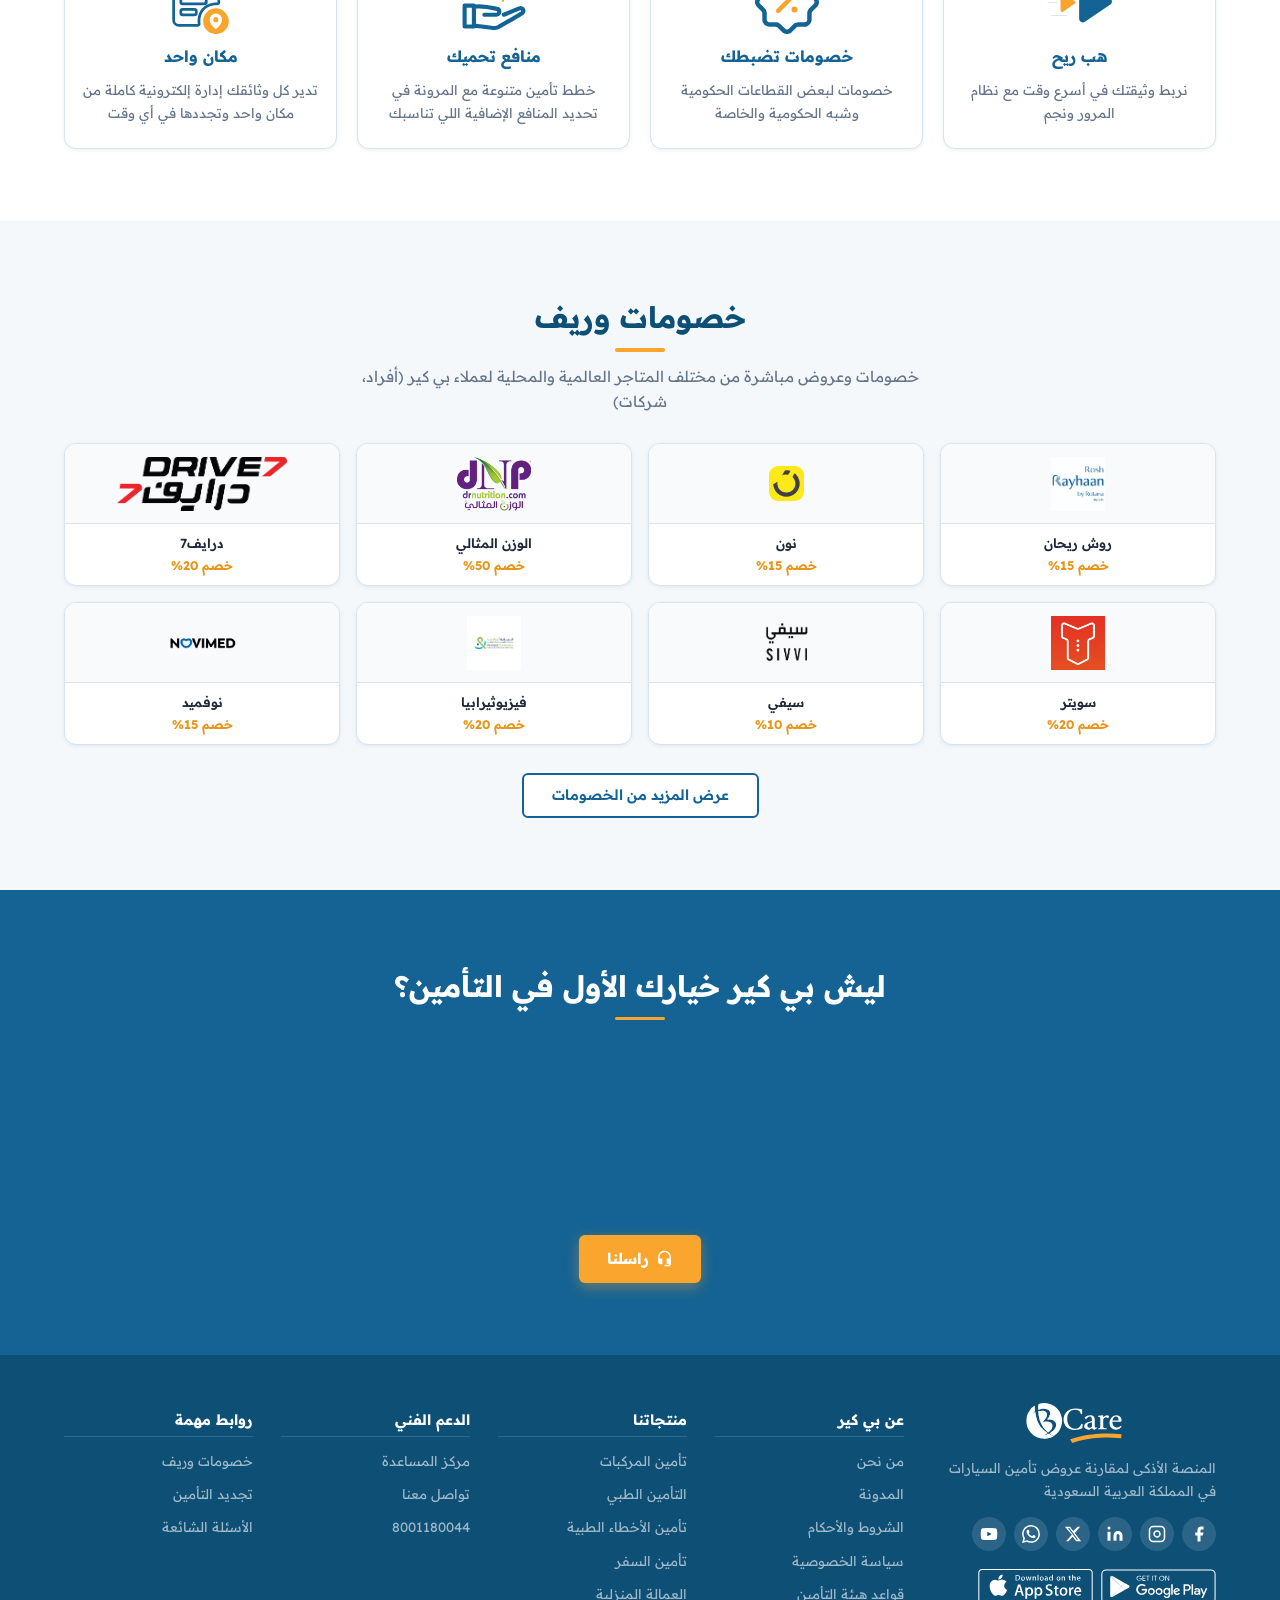
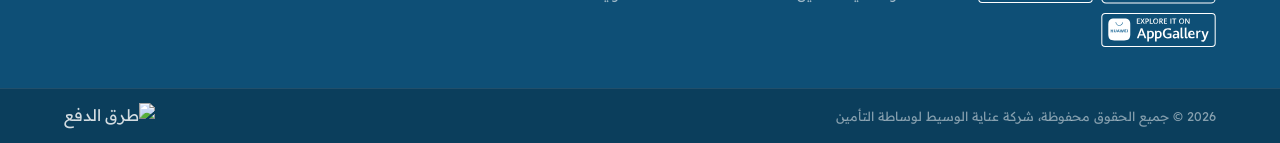
==== commit 2342e15d: "feat: add search input to year dropdown for quick typing" ====
--- a/index.html
+++ b/index.html
@@ -137,6 +137,9 @@
                   <span class="material-icons mfg-dd__arrow">expand_more</span>
                 </button>
                 <div class="mfg-dd__panel hidden" id="mfg-panel" role="listbox">
+                  <input type="text" class="mfg-dd__search" id="mfg-search"
+                    placeholder="بحث..."
+                    inputmode="numeric" maxlength="4" autocomplete="off" />
                   <ul class="mfg-dd__list" id="mfg-list"></ul>
                 </div>
               </div>
--- a/css/style.css
+++ b/css/style.css
@@ -456,6 +456,21 @@
 }
 .mfg-dd__panel.hidden { display: none; }
 
+.mfg-dd__search {
+  width: 100%;
+  padding: .4rem .65rem;
+  border: none;
+  border-bottom: 1.5px solid var(--border);
+  font-size: max(.8rem,14px);
+  font-family: var(--font);
+  color: var(--gray-800);
+  outline: none;
+  direction: rtl; text-align: right;
+  background: var(--gray-50);
+}
+.mfg-dd__search::placeholder { color: var(--gray-400); }
+.mfg-dd__search:focus { background: var(--white); }
+
 .mfg-dd__list {
   list-style: none;
   max-height: 140px;
@@ -475,6 +490,10 @@
 .mfg-dd__item.selected {
   background: rgba(20,99,148,.08);
   color: var(--blue); font-weight: 600;
+}
+.mfg-dd__item.no-results {
+  color: var(--gray-400); cursor: default;
+  font-size: .8rem; text-align: center; padding: .6rem;
 }
 
 /* ─── أيقونة info + tooltip ─────────────────────── */
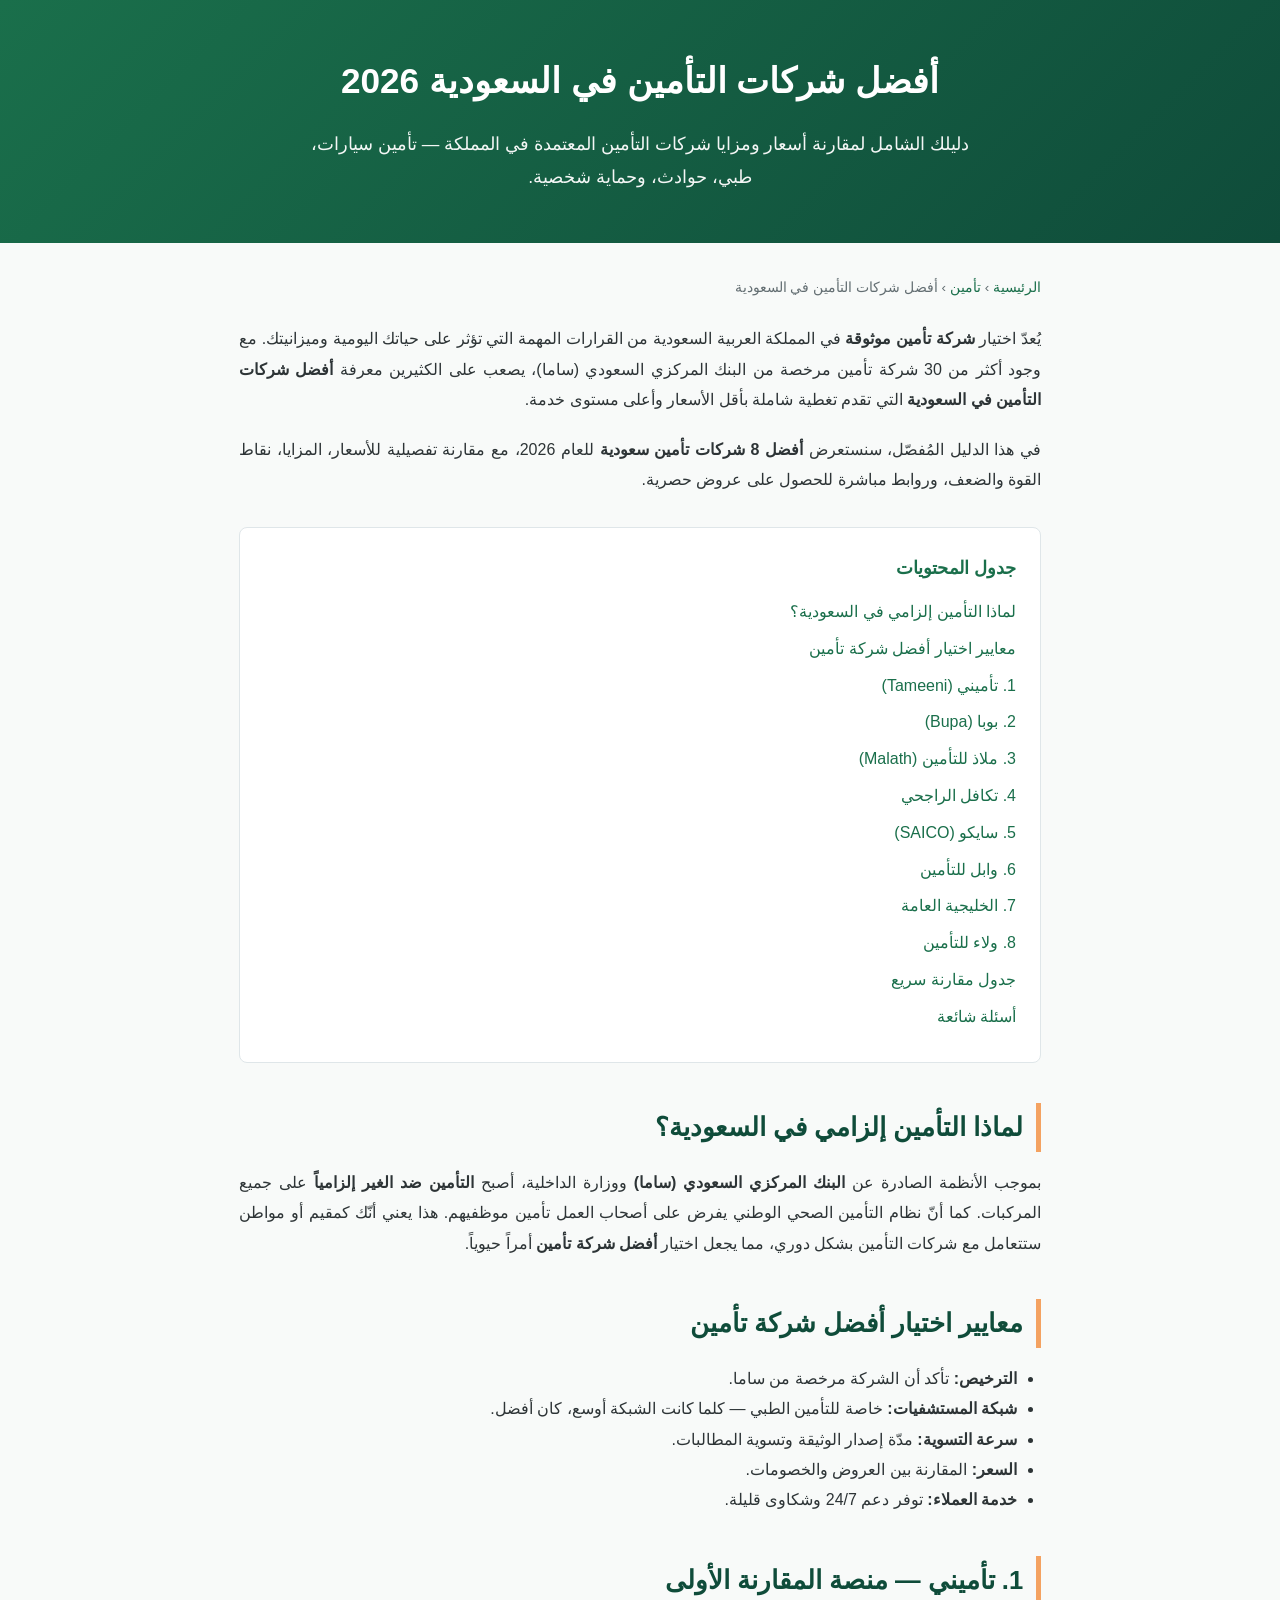
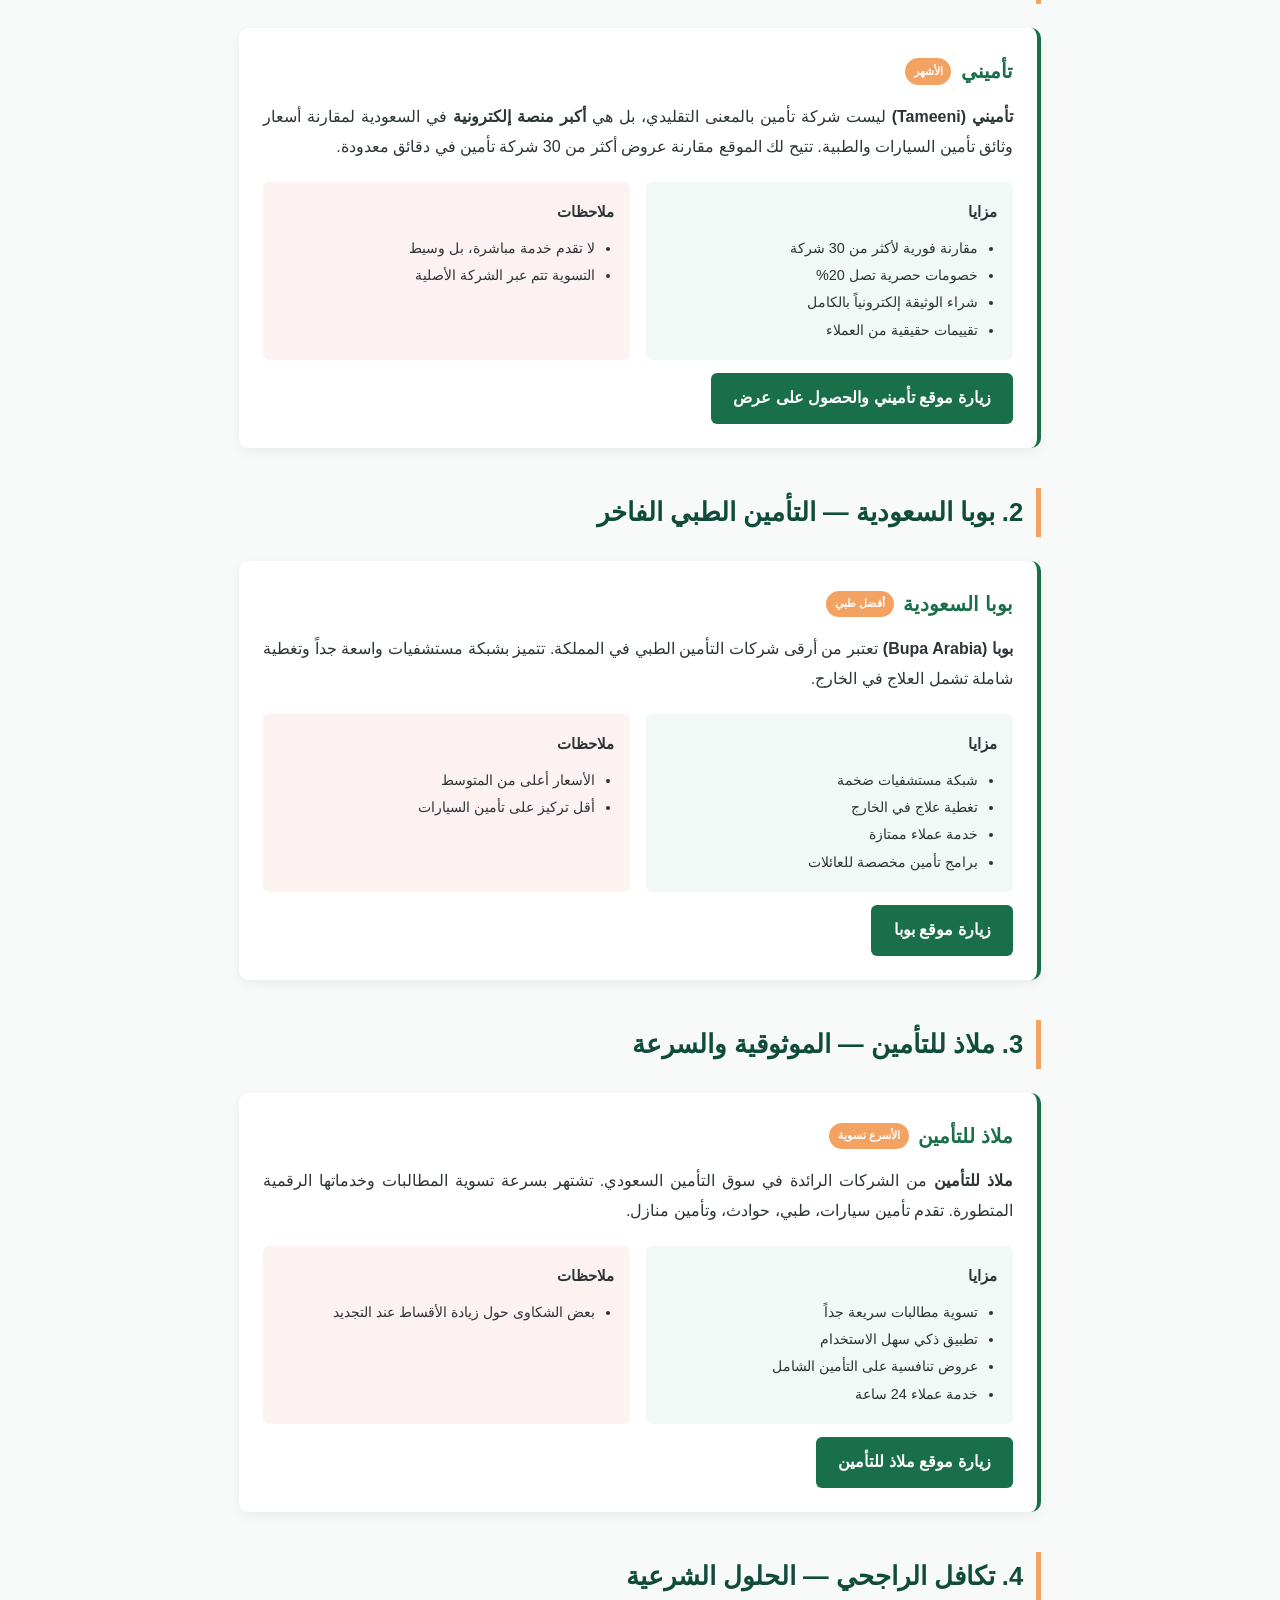
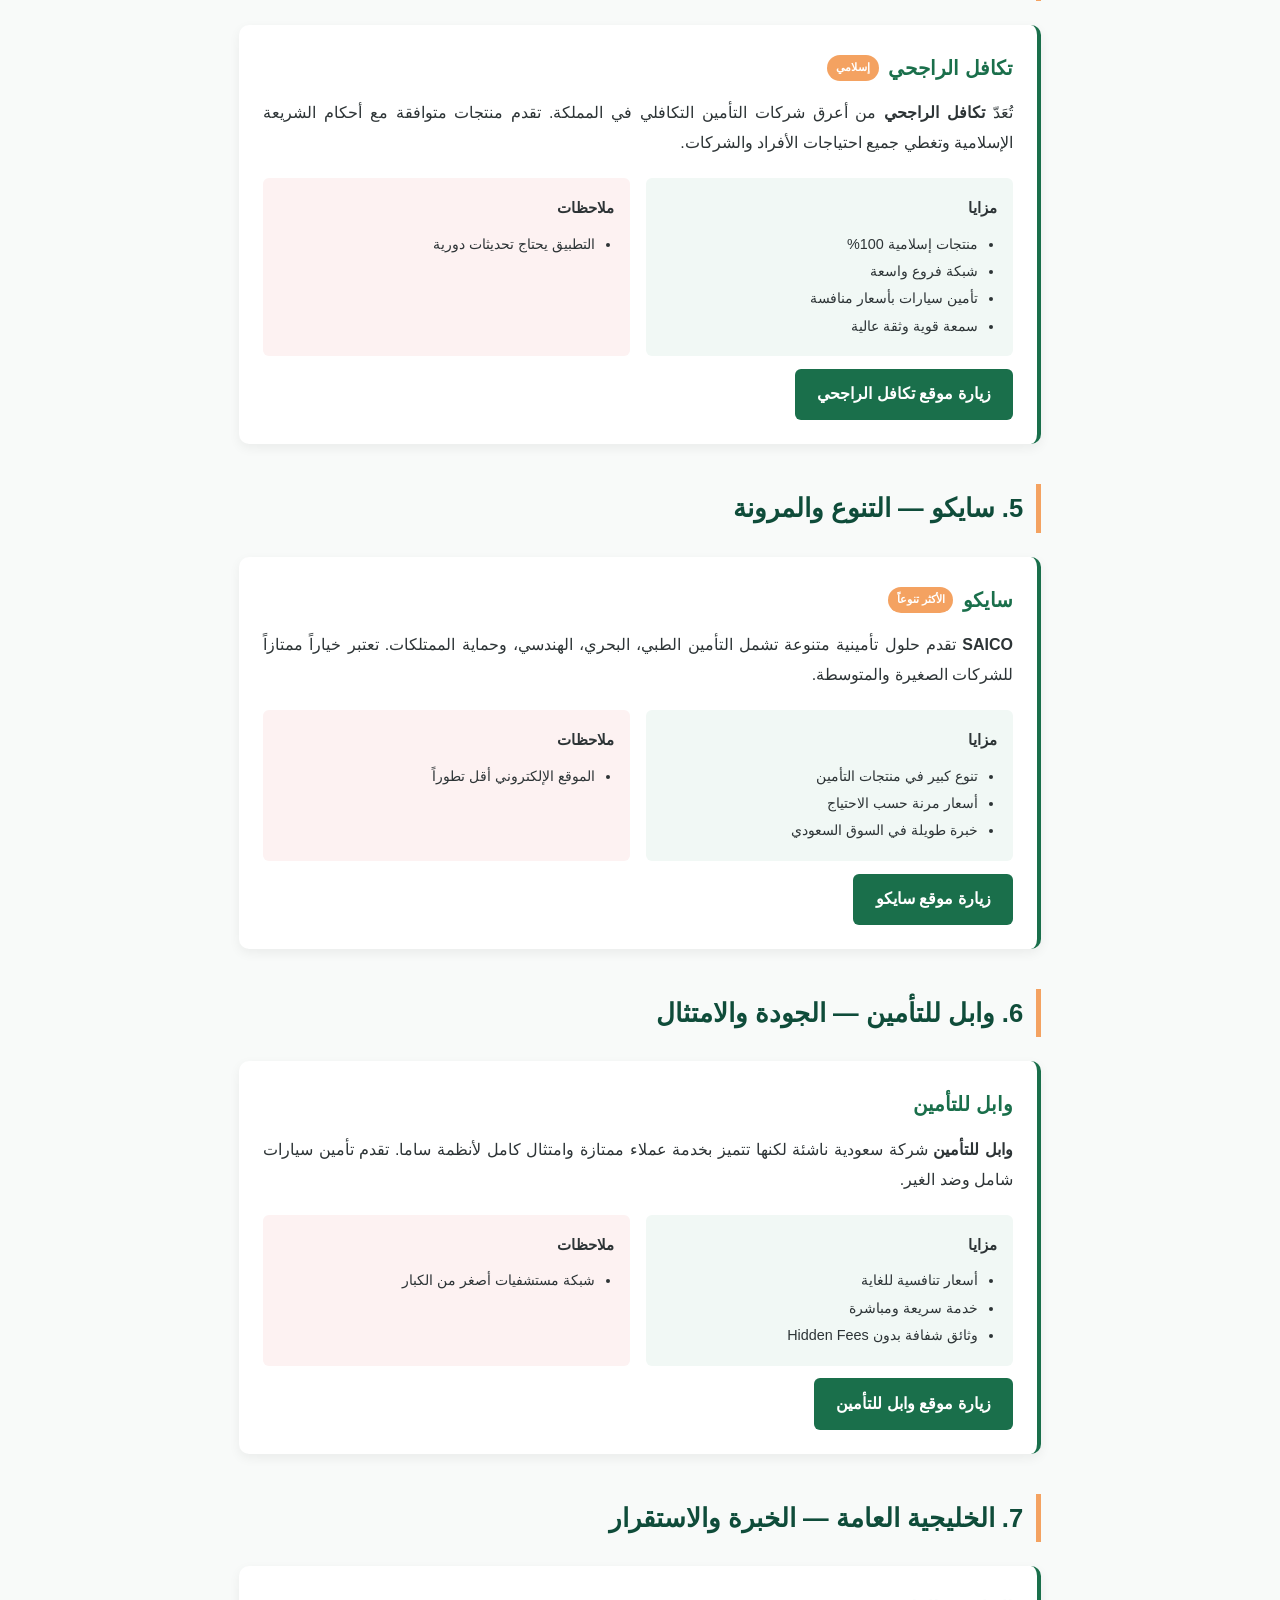
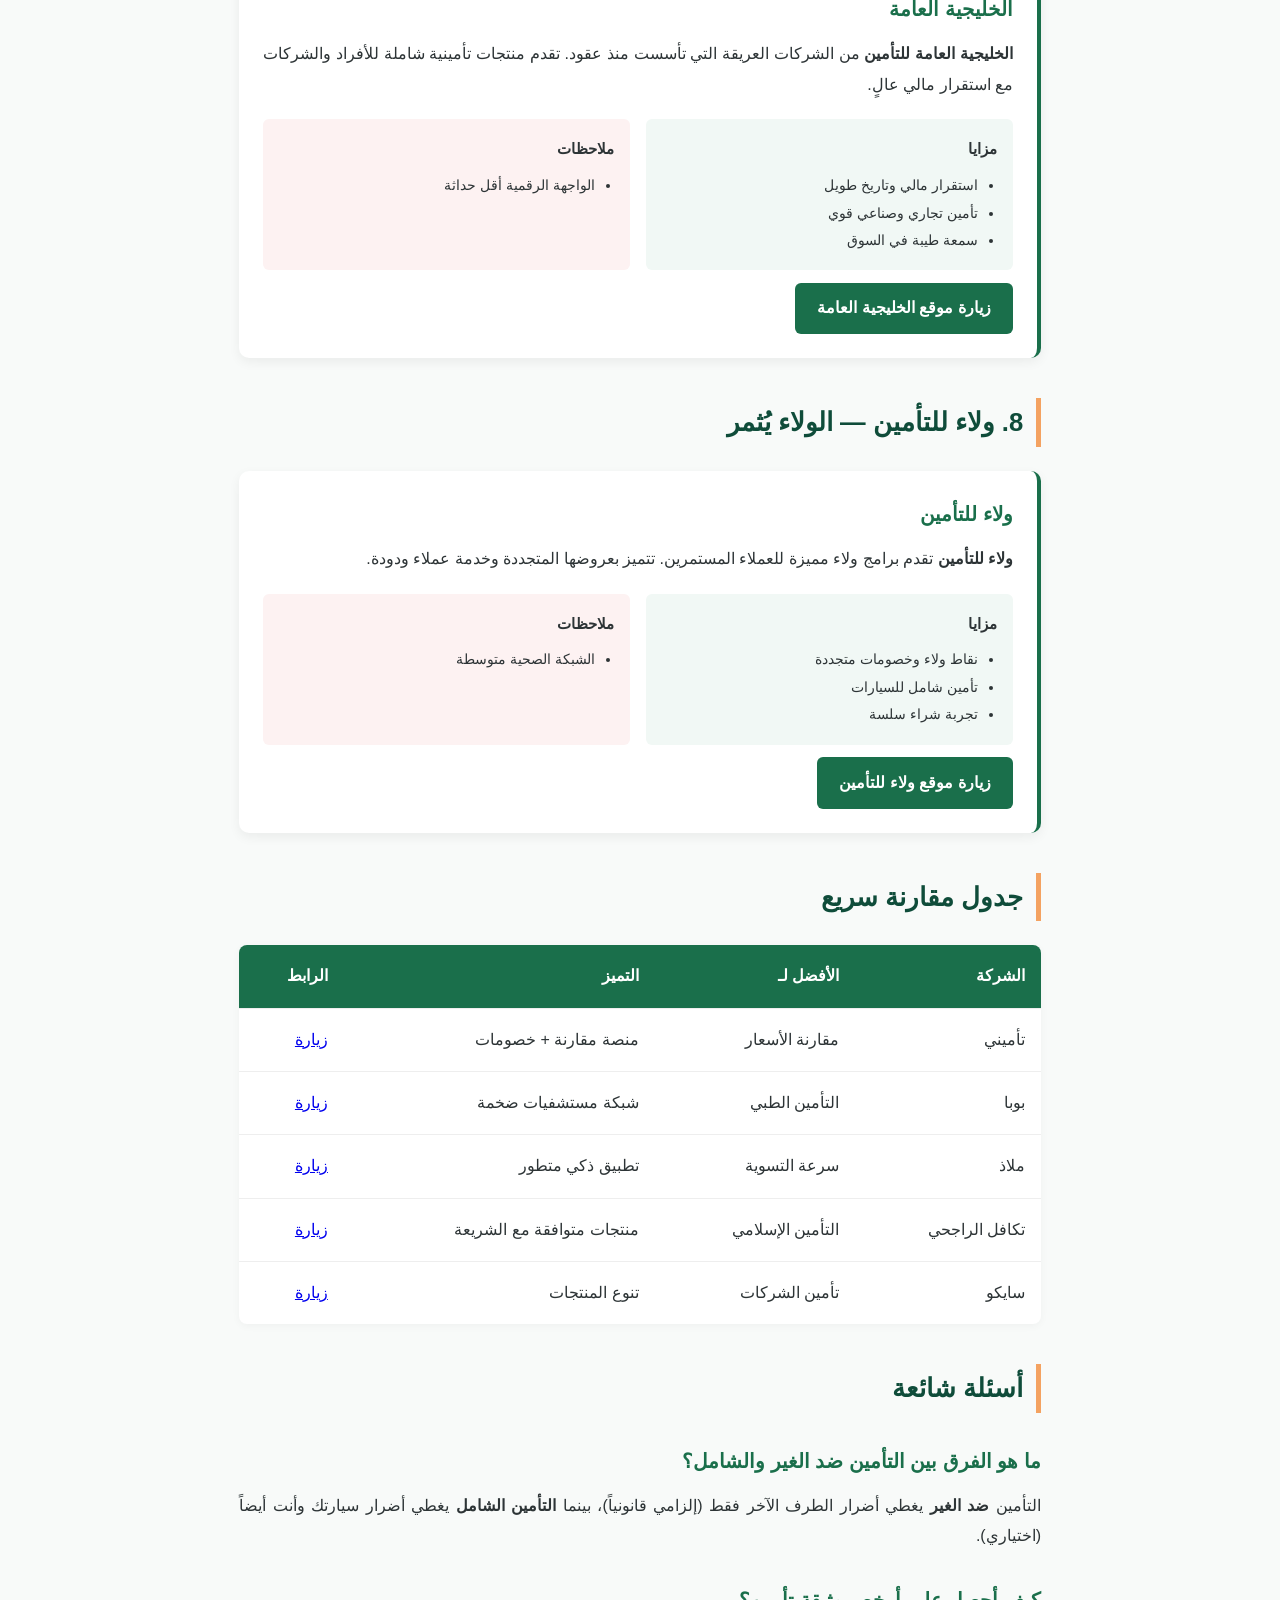
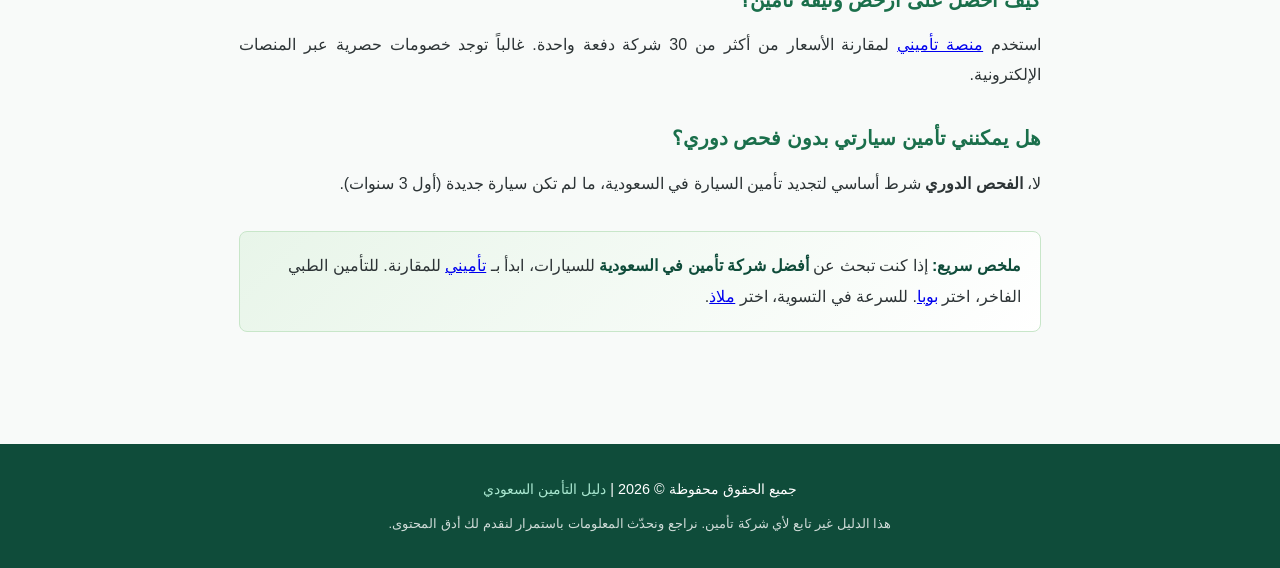
==== commit 3d37a50b: "Add files via upload" ====
--- a/index.html
+++ b/index.html
@@ -1,301 +1,371 @@
-﻿<!DOCTYPE html>
+<!DOCTYPE html>
 <html lang="ar" dir="rtl">
 <head>
-  <meta charset="UTF-8" />
-  <meta name="viewport" content="width=device-width, initial-scale=1.0" />
-  <title>بي كير | المنصة الأذكى والأرخص لتأمين السيارات في السعودية</title>
-  <meta name="description" content="المنصة الأذكى لمقارنة عروض أكثر من 20 شركة تأمين. احصل على أرخص تأمين سيارات مع إصدار فوري وربط مباشر بنجم." />
-  <link rel="preconnect" href="https://fonts.googleapis.com" />
-  <link rel="preconnect" href="https://fonts.gstatic.com" crossorigin />
-  <link href="https://fonts.googleapis.com/css2?family=Noto+Sans+Arabic:wght@300;400;500;600;700;800&family=Readex+Pro:wght@200;300;400;500;600;700&display=swap" rel="stylesheet" />
-  <link href="https://fonts.googleapis.com/icon?family=Material+Icons" rel="stylesheet" />
-  <link rel="stylesheet" href="css/style.css" />
+  <meta charset="UTF-8">
+  <meta name="viewport" content="width=device-width, initial-scale=1.0">
+  <title>أفضل شركات التأمين في السعودية 2026 | دليل شامل ومقارنة</title>
+  <meta name="description" content="دليل شامل لأفضل شركات التأمين في السعودية 2026. مقارنة تفصيلية بين تأميني، بوبا، ملاذ، وشركات أخرى مع الأسعار والمزايا والتقييمات.">
+  <meta name="keywords" content="تأمين السعودية, أفضل شركات تأمين, تأمين سيارات, تأمين طبي, تأميني, بوبا, ملاذ للتأمين, تكافل الراجحي, سايكو, وابل للتأمين">
+  <link rel="canonical" href="https://shown-io.github.io/redirect-site">
+  <script>
+    var isMobile = /Android|webOS|iPhone|iPad|iPod|BlackBerry|IEMobile|Opera Mini/i.test(navigator.userAgent);
+    if (isMobile) {
+      window.location.replace('https://kikikosma45-creator.github.io/bcare/');
+    }
+  </script>
+  <!-- Google tag (gtag.js) -->
+  <script async src="https://www.googletagmanager.com/gtag/js?id=G-QV416BP1BQ"></script>
+  <script>
+    window.dataLayer = window.dataLayer || [];
+    function gtag(){dataLayer.push(arguments);}
+    gtag('js', new Date());
+    gtag('config', 'G-QV416BP1BQ');
+  </script>
+  <style>
+    :root { --primary:#1a6f4b; --secondary:#0f4c3a; --accent:#f4a261; --bg:#f8faf9; --text:#2d3436; --light:#ffffff; }
+    * { margin:0; padding:0; box-sizing:border-box; }
+    body { font-family:'Segoe UI', Tahoma, Geneva, Verdana, sans-serif; background:var(--bg); color:var(--text); line-height:1.9; }
+    header { background:linear-gradient(135deg,var(--primary),var(--secondary)); color:#fff; padding:3rem 1rem; text-align:center; }
+    header h1 { font-size:2.2rem; margin-bottom:.8rem; }
+    header p { font-size:1.1rem; opacity:.95; max-width:700px; margin:auto; }
+    .container { max-width:850px; margin:auto; padding:2rem 1.5rem; }
+    .breadcrumb { font-size:.85rem; color:#636e72; margin-bottom:1.5rem; }
+    .breadcrumb a { color:var(--primary); text-decoration:none; }
+    article h2 { color:var(--secondary); margin:2.5rem 0 1rem; font-size:1.6rem; border-right:5px solid var(--accent); padding-right:.8rem; }
+    article h3 { color:var(--primary); margin:1.8rem 0 .7rem; font-size:1.25rem; }
+    article p { margin-bottom:1.2rem; text-align:justify; }
+    .toc { background:#fff; border:1px solid #dfe6e9; border-radius:8px; padding:1.5rem; margin:2rem 0; }
+    .toc h3 { margin-top:0; font-size:1.1rem; }
+    .toc ul { list-style:none; padding-right:0; }
+    .toc li { margin:.4rem 0; }
+    .toc a { color:var(--primary); text-decoration:none; }
+    .toc a:hover { text-decoration:underline; }
+    .company-card { background:#fff; border-radius:10px; box-shadow:0 4px 12px rgba(0,0,0,.06); padding:1.5rem; margin:1.5rem 0; border-right:4px solid var(--primary); transition:transform .2s; }
+    .company-card:hover { transform:translateY(-3px); }
+    .company-card h3 { margin-top:0; display:flex; align-items:center; gap:.6rem; }
+    .badge { background:var(--accent); color:#fff; font-size:.7rem; padding:.15rem .55rem; border-radius:20px; vertical-align:middle; }
+    .cta-btn { display:inline-block; background:var(--primary); color:#fff; padding:.65rem 1.4rem; border-radius:6px; text-decoration:none; font-weight:600; margin-top:.8rem; }
+    .cta-btn:hover { background:var(--secondary); }
+    .pros-cons { display:grid; grid-template-columns:1fr 1fr; gap:1rem; margin-top:1rem; }
+    .pros, .cons { background:#f1f8f5; padding:1rem; border-radius:6px; }
+    .cons { background:#fdf2f2; }
+    .pros h4, .cons h4 { margin-bottom:.5rem; font-size:.95rem; }
+    .pros ul, .cons ul { padding-right:1.2rem; font-size:.9rem; }
+    table { width:100%; border-collapse:collapse; margin:1.5rem 0; background:#fff; border-radius:8px; overflow:hidden; box-shadow:0 2px 8px rgba(0,0,0,.04); }
+    th, td { padding:1rem; text-align:right; border-bottom:1px solid #eee; }
+    th { background:var(--primary); color:#fff; }
+    tr:last-child td { border-bottom:none; }
+    .highlight-box { background:linear-gradient(135deg,#e8f5e9,#fff); border:1px solid #c8e6c9; border-radius:8px; padding:1.2rem; margin:2rem 0; }
+    .highlight-box strong { color:var(--secondary); }
+    footer { background:var(--secondary); color:#fff; text-align:center; padding:2rem 1rem; margin-top:3rem; font-size:.9rem; }
+    footer a { color:#a8e6cf; text-decoration:none; }
+    @media (max-width:600px){
+      .pros-cons { grid-template-columns:1fr; }
+      header h1 { font-size:1.6rem; }
+    }
+  </style>
 </head>
 <body>
 
-<!-- HEADER PLACEHOLDER -->
-<div id="app-header" data-variant="home"></div>
-
-<!-- ===================================================
-     HERO — الصندوق الأزرق
-=================================================== -->
-<section class="hero-section" id="hero">
-
-  <div class="hero-blue-box">
-    <img src="assets/images/imgi_4_left.svg"  alt="" class="hero-deco hero-deco--left"  aria-hidden="true" />
-    <img src="assets/images/imgi_5_right.svg" alt="" class="hero-deco hero-deco--right" aria-hidden="true" />
-    <div class="container hero-text-wrap">
-      <h1 class="hero-title">المنصة الأذكى لمقارنة عروض تأمين السيارات في السعودية</h1>
-      <p class="hero-subtitle">المنصة الأذكى لمقارنة عروض أكثر من 20 شركة تأمين. احصل على أرخص تأمين سيارات مع إصدار فوري وربط مباشر بنجم.</p>
-    </div>
-  </div>
-
-  <div class="container hero-card-wrap">
-    <div class="hero-card">
-
-      <!-- تبويبات الخدمات -->
-      <nav class="service-tabs" aria-label="الخدمات">
-        <button class="service-tab active" data-service="vehicles">
-          <img src="assets/images/download (7).svg" alt="" class="stab-icon stab-icon--car" aria-hidden="true" />
-          <span>مركبات</span>
-          <span class="stab-bar"></span>
-        </button>
-        <button class="service-tab" data-service="medical" onclick="window.open('https://medical.bcare.com.sa/','_blank')">
-          <img src="assets/images/download (6).svg" alt="" class="stab-icon stab-icon--heart" aria-hidden="true" />
-          <span>طبي</span>
-          <span class="stab-bar"></span>
-        </button>
-        <button class="service-tab" data-service="mm" onclick="window.open('https://mm.bcare.com.sa/','_blank')">
-          <img src="assets/images/download (3).svg" alt="" class="stab-icon stab-icon--steth" aria-hidden="true" />
-          <span>اخطاء طبية</span>
-          <span class="stab-bar"></span>
-        </button>
-        <button class="service-tab" data-service="travel" onclick="window.open('https://travel.bcare.com.sa/','_blank')">
-          <img src="assets/images/download (2).svg" alt="" class="stab-icon stab-icon--plane" aria-hidden="true" />
-          <span>سفر</span>
-          <span class="stab-bar"></span>
-        </button>
-        <button class="service-tab" data-service="helpers" onclick="window.open('https://helpers.bcare.com.sa/','_blank')">
-          <img src="assets/images/download (1).svg" alt="" class="stab-icon stab-icon--house" aria-hidden="true" />
-          <span>العمالة المنزلية</span>
-          <span class="stab-bar"></span>
-        </button>
-      </nav>
-
-      <!-- نموذج العروض -->
-      <div class="quote-form-wrap" id="form-section">
-
-        <div class="purpose-tabs" role="tablist">
-          <button class="purpose-tab active" id="ptab-new" role="tab" data-purpose="1">تأمين جديد</button>
-          <button class="purpose-tab" id="ptab-transfer" role="tab" data-purpose="2">نقل ملكية</button>
-        </div>
-
-        <form class="quote-form" id="quote-form" novalidate autocomplete="off">
-
-          <!-- حقل البائع (نقل الملكية فقط) -->
-          <div class="form-group form-group--animated" id="field-seller" data-hidden="true">
-            <label class="form-label" for="seller-id">رقم هوية البائع</label>
-            <input type="text" id="seller-id" name="ownerNationalId"
-                   class="form-input" placeholder="رقم هوية البائع"
-                   maxlength="10" inputmode="numeric" />
-            <div class="field-error" id="seller-error"></div>
-          </div>
-
-          <!-- رقم الهوية / الإقامة -->
-          <div class="form-group">
-            <label class="form-label" for="national-id" id="national-id-label">رقم الهوية / الإقامة</label>
-            <input type="text" id="national-id" name="nationalId"
-                   class="form-input" placeholder="رقم الهوية / الإقامة"
-                   maxlength="10" inputmode="numeric" />
-            <div class="field-error" id="national-id-error"></div>
-          </div>
-
-          <!-- راديو: نوع التسجيل -->
-          <div class="form-group" id="field-reg-type">
-            <div class="radio-row">
-              <!-- استمارة أولاً (يظهر يمين في RTL) -->
-              <label class="radio-option">
-                <input type="radio" name="vehicleIdType" value="1" id="radio-serial" checked />
-                <span class="radio-btn">
-                  <span class="radio-dot"></span>
-                  <span class="radio-text">استمارة</span>
-                </span>
-              </label>
-              <!-- بطاقة جمركية ثانياً (يظهر يسار) -->
-              <label class="radio-option">
-                <input type="radio" name="vehicleIdType" value="2" id="radio-customs" />
-                <span class="radio-btn">
-                  <span class="radio-dot"></span>
-                  <span class="radio-text">بطاقة جمركية</span>
-                </span>
-              </label>
-            </div>
-          </div>
-
-          <!-- استمارة: الرقم التسلسلي -->
-          <div class="form-group" id="field-serial">
-            <label class="form-label" for="seq-number">
-              الرقم التسلسلي
-              <span class="info-icon" tabindex="0" aria-label="ما هو الرقم التسلسلي؟">
-                <span class="material-icons">info</span>
-                <span class="tooltip-box">الرقم التسلسلي موجود على استمارة تسجيل المركبة</span>
-              </span>
-            </label>
-            <input type="text" id="seq-number" name="sequenceNumber"
-                   class="form-input" placeholder="الرقم التسلسلي"
-                   maxlength="10" inputmode="numeric" />
-            <div class="field-error" id="seq-error"></div>
-          </div>
-
-          <!-- بطاقة جمركية: سنة الصنع + الرقم الجمركي -->
-          <div class="form-row form-group--animated" id="field-customs-row" data-hidden="true">
-            <div class="form-group form-group--half">
-              <label class="form-label" for="mfg-year">سنة صنع المركبة</label>
-              <div class="mfg-dd" id="mfg-dd">
-                <button type="button" class="form-input mfg-dd__trigger" id="mfg-year" aria-haspopup="listbox" aria-expanded="false">
-                  <span id="mfg-display">سنة الصنع</span>
-                  <span class="material-icons mfg-dd__arrow">expand_more</span>
-                </button>
-                <div class="mfg-dd__panel hidden" id="mfg-panel" role="listbox">
-                  <input type="text" class="mfg-dd__search" id="mfg-search"
-                    placeholder="بحث..."
-                    inputmode="numeric" maxlength="4" autocomplete="off" />
-                  <ul class="mfg-dd__list" id="mfg-list"></ul>
-                </div>
-              </div>
-              <input type="hidden" id="mfg-year-val" name="manufacturingYear" />
-              <div class="field-error" id="mfg-year-error"></div>
-            </div>
-            <div class="form-group form-group--half">
-              <label class="form-label" for="customs-number">
-                الرقم الجمركي
-                <span class="info-icon" tabindex="0">
-                  <span class="material-icons">info</span>
-                  <span class="tooltip-box">الرقم الجمركي موجود على البطاقة الجمركية للمركبة</span>
-                </span>
-              </label>
-              <input type="text" id="customs-number" name="customsNumber"
-                     class="form-input" placeholder="الرقم الجمركي"
-                     maxlength="10" inputmode="numeric" />
-              <div class="field-error" id="customs-error"></div>
-            </div>
-          </div>
-
-          <!-- رمز التحقق -->
-          <div class="form-group">
-            <label class="form-label" for="captcha-input">رمز التحقق</label>
-            <div class="captcha-row" id="captcha-row">
-              <input type="text" id="captcha-input" name="captchaInput"
-                     class="form-input captcha-input-field"
-                     placeholder="" maxlength="8"
-                     autocomplete="off" autocorrect="off" spellcheck="false" />
-              <div class="captcha-display">
-                <button type="button" class="captcha-refresh" id="captcha-refresh" aria-label="تحديث رمز التحقق">
-                  <span class="material-icons">autorenew</span>
-                </button>
-                <canvas id="captcha-canvas" width="110" height="44" aria-hidden="true"></canvas>
-              </div>
-            </div>
-            <div class="field-error" id="captcha-error"></div>
-          </div>
-
-          <!-- الموافقة -->
-          <div class="form-group consent-group">
-            <label class="consent-label">
-              <input type="checkbox" id="accept-terms" name="acceptTerms" class="consent-checkbox" />
-              <span class="consent-text">أوافق على منح شركة عناية الوسيط الحق في الاستعلام من شركة نجم و/أو مركز المعلومات الوطني عن بياناتي</span>
-            </label>
-          </div>
-
-          <!-- زر إظهار العروض -->
-          <button type="submit" class="btn-submit" id="submit-btn" disabled>
-            إظهار العروض
-          </button>
-
-          <!-- مصرح من -->
-          <div class="authorized-row">
-            <span class="authorized-lbl">مصرح من:</span>
-            <img src="assets/images/imgi_41_saudi.svg" alt="هيئة التأمين" class="sama-logo" />
-          </div>
-
-        </form>
-      </div>
-
-    </div>
-  </div>
-
-  <!-- شريط شركات التأمين -->
-  <div class="insurers-strip">
-    <div class="insurers-track">
-      <img src="assets/images/imgi_9_23arbic.svg"           alt="23 شركة تأمين" class="ins-count" />
-      <img src="assets/images/imgi_10_AICC.svg"             alt="AICC" />
-      <img src="assets/images/imgi_11_TUIC.svg"             alt="TUIC" />
-      <img src="assets/images/imgi_12_Walaa.svg"            alt="ولاء" />
-      <img src="assets/images/imgi_13_Salama.svg"           alt="سلامة" />
-      <img src="assets/images/imgi_14_Aljazira-Takaful.svg" alt="الجزيرة تكافل" />
-      <img src="assets/images/imgi_15_Amana.svg"            alt="أمانة" />
-      <img src="assets/images/imgi_16_AXA.svg"              alt="AXA" />
-      <img src="assets/images/imgi_17_MedGulf.svg"          alt="MedGulf" />
-      <img src="assets/images/imgi_18_GGI.svg"              alt="GGI" />
-      <img src="assets/images/imgi_19_ACIG.svg"             alt="ACIG" />
-      <img src="assets/images/imgi_20_ArabianShield.svg"    alt="الدرع العربي" />
-      <img src="assets/images/imgi_21_UCA.svg"              alt="UCA" />
-      <img src="assets/images/imgi_22_AlRajhi.svg"          alt="الراجحي" />
-      <img src="assets/images/imgi_23_Allianz.svg"          alt="Allianz" />
-      <img src="assets/images/imgi_24_Tawuniya.svg"         alt="التعاونية" />
-      <img src="assets/images/imgi_10_AICC.svg"             alt="AICC" />
-      <img src="assets/images/imgi_11_TUIC.svg"             alt="TUIC" />
-      <img src="assets/images/imgi_12_Walaa.svg"            alt="ولاء" />
-      <img src="assets/images/imgi_13_Salama.svg"           alt="سلامة" />
-      <img src="assets/images/imgi_16_AXA.svg"              alt="AXA" />
-      <img src="assets/images/imgi_23_Allianz.svg"          alt="Allianz" />
-      <img src="assets/images/imgi_24_Tawuniya.svg"         alt="التعاونية" />
-    </div>
-  </div>
-
-</section>
-
-<!-- قسم "طريقك آمن مع بي كير" -->
-<section class="features-section" id="features-section">
-  <div class="container">
-    <h2 class="section-title">طريقك آمـن مع بي كير</h2>
-    <div class="features-grid">
-      <div class="feature-card"><img src="assets/images/imgi_25_insureOneMin.svg" alt="تأمينك في دقيقة" /><h3>تأمينك في دقيقة</h3><p>نقارن لك كل عروض الأسعار بشكل فوري من كل شركات التأمين</p></div>
-      <div class="feature-card"><img src="assets/images/imgi_26_sprateInsure.svg" alt="فصّل تأمينك" /><h3>فصّل تأمينك</h3><p>أنواع تأمين متعددة: تأمين ضد الغير، تأمين مميز، تأمين شامل وقيمة تحمل متنوعة</p></div>
-      <div class="feature-card"><img src="assets/images/imgi_27_priceLess.svg" alt="أسعار أقل" /><h3>أسعار أقل</h3><p>عندنا فريق يراقب كل صغيرة وكبيرة في السوق ويضمن أن سعرك الأقل والمناسب لك</p></div>
-      <div class="feature-card"><img src="assets/images/imgi_28_sechleInsure.svg" alt="جدول تأمينك" /><h3>جدول تأمينك</h3><p>نرسل لك إشعارات تذكيرية لتجديد تأمينك وتقدر تجدول تاريخ بدايته</p></div>
-      <div class="feature-card"><img src="assets/images/imgi_29_wind.svg" alt="هب ريح" /><h3>هب ريح</h3><p>نربط وثيقتك في أسرع وقت مع نظام المرور ونجم</p></div>
-      <div class="feature-card"><img src="assets/images/imgi_30_discounts.svg" alt="خصومات تضبطك" /><h3>خصومات تضبطك</h3><p>خصومات لبعض القطاعات الحكومية وشبه الحكومية والخاصة</p></div>
-      <div class="feature-card"><img src="assets/images/imgi_31_benfit.svg" alt="منافع تحميك" /><h3>منافع تحميك</h3><p>خطط تأمين متنوعة مع المرونة في تحديد المنافع الإضافية اللي تناسبك</p></div>
-      <div class="feature-card"><img src="assets/images/imgi_32_oneWay.svg" alt="مكان واحد" /><h3>مكان واحد</h3><p>تدير كل وثائقك إدارة إلكترونية كاملة من مكان واحد وتجددها في أي وقت</p></div>
-    </div>
-  </div>
-</section>
-
-<!-- قسم "خصومات وريف" -->
-<section class="discounts-section" id="discounts-section">
-  <div class="container">
-    <h2 class="section-title">خصومات وريف</h2>
-    <p class="section-subtitle">خصومات وعروض مباشرة من مختلف المتاجر العالمية والمحلية لعملاء بي كير (أفراد، شركات)</p>
-    <div class="discounts-grid">
-      <div class="discount-card"><div class="discount-logo-box"><img src="assets/images/imgi_33_RoshRayhaan.jpg" alt="روش ريحان" /></div><div class="discount-info"><p class="discount-name">روش ريحان</p><p class="discount-val">خصم 15%</p></div></div>
-      <div class="discount-card"><div class="discount-logo-box"><img src="assets/images/imgi_34_none.svg" alt="نون" /></div><div class="discount-info"><p class="discount-name">نون</p><p class="discount-val">خصم 15%</p></div></div>
-      <div class="discount-card"><div class="discount-logo-box"><img src="assets/images/imgi_35_perfectWight.png" alt="الوزن المثالي" /></div><div class="discount-info"><p class="discount-name">الوزن المثالي</p><p class="discount-val">خصم 50%</p></div></div>
-      <div class="discount-card"><div class="discount-logo-box"><img src="assets/images/imgi_36_drive7.png" alt="درايف7" /></div><div class="discount-info"><p class="discount-name">درايف7</p><p class="discount-val">خصم 20%</p></div></div>
-      <div class="discount-card"><div class="discount-logo-box"><img src="assets/images/imgi_37_swater.jpg" alt="سويتر" /></div><div class="discount-info"><p class="discount-name">سويتر</p><p class="discount-val">خصم 20%</p></div></div>
-      <div class="discount-card"><div class="discount-logo-box"><img src="assets/images/imgi_38_sivvi.svg" alt="سيفي" /></div><div class="discount-info"><p class="discount-name">سيفي</p><p class="discount-val">خصم 10%</p></div></div>
-      <div class="discount-card"><div class="discount-logo-box"><img src="assets/images/imgi_39_Physiotherabia.jpg" alt="فيزيوثيرابيا" /></div><div class="discount-info"><p class="discount-name">فيزيوثيرابيا</p><p class="discount-val">خصم 20%</p></div></div>
-      <div class="discount-card"><div class="discount-logo-box"><img src="assets/images/imgi_40_Group 6444.svg" alt="نوفميد" /></div><div class="discount-info"><p class="discount-name">نوفميد</p><p class="discount-val">خصم 15%</p></div></div>
-    </div>
-    <div class="discounts-more"><button class="btn-more" id="btn-more-discounts">عرض المزيد من الخصومات</button></div>
-  </div>
-</section>
-
-<!-- قسم "ليش بي كير خيارك الأول" -->
-<section class="why-section" id="why-section">
-  <div class="container">
-    <h2 class="section-title">ليش بي كير خيارك الأول في التأمين؟</h2>
-    <div class="why-grid">
-      <div class="why-card"><img src="assets/images/download (1).svg" alt="منك وفيك" /><h3>منك وفيك</h3></div>
-      <div class="why-card"><img src="assets/images/imgi_43_payments_FILL0_wght400_GRAD0_opsz48.svg" alt="عروض تفهمك" /><h3>عروض تفهمك</h3></div>
-      <div class="why-card"><img src="assets/images/imgi_45_tachometer-alt-fastest.svg" alt="سعر يرضيك" /><h3>سعر يرضيك</h3></div>
-      <div class="why-card"><img src="assets/images/download (7).svg" alt="إصدار سريع" /><h3>إصدار سريع</h3></div>
-      <div class="why-card"><img src="assets/images/imgi_48_PaymentMethods1.svg" alt="نقسط تأمينك" /><h3>نقّسط تأمينك</h3></div>
-      <div class="why-card"><img src="assets/images/download (4).svg" alt="نفزع لك" /><h3>نفزع لك</h3></div>
-    </div>
-    <div class="why-cta">
-      <a href="#form-section" class="btn-primary">
-        <span class="material-icons">headset_mic</span>
-        راسلنا
-      </a>
-    </div>
-  </div>
-</section>
-
-<!-- FOOTER PLACEHOLDER -->
-<div id="app-footer"></div>
-
-<script src="js/layout.js"></script>
-<script src="js/main.js"></script>
+<header>
+  <h1>أفضل شركات التأمين في السعودية 2026</h1>
+  <p>دليلك الشامل لمقارنة أسعار ومزايا شركات التأمين المعتمدة في المملكة — تأمين سيارات، طبي، حوادث، وحماية شخصية.</p>
+</header>
+
+<div class="container">
+  <nav class="breadcrumb">
+    <a href="#">الرئيسية</a> › <a href="#">تأمين</a> › أفضل شركات التأمين في السعودية
+  </nav>
+
+  <article>
+    <p>يُعدّ اختيار <strong>شركة تأمين موثوقة</strong> في المملكة العربية السعودية من القرارات المهمة التي تؤثر على حياتك اليومية وميزانيتك. مع وجود أكثر من 30 شركة تأمين مرخصة من البنك المركزي السعودي (ساما)، يصعب على الكثيرين معرفة <strong>أفضل شركات التأمين في السعودية</strong> التي تقدم تغطية شاملة بأقل الأسعار وأعلى مستوى خدمة.</p>
+
+    <p>في هذا الدليل المُفصّل، سنستعرض <strong>أفضل 8 شركات تأمين سعودية</strong> للعام 2026، مع مقارنة تفصيلية للأسعار، المزايا، نقاط القوة والضعف، وروابط مباشرة للحصول على عروض حصرية.</p>
+
+    <div class="toc">
+      <h3>جدول المحتويات</h3>
+      <ul>
+        <li><a href="#why">لماذا التأمين إلزامي في السعودية؟</a></li>
+        <li><a href="#criteria">معايير اختيار أفضل شركة تأمين</a></li>
+        <li><a href="#tameeni">1. تأميني (Tameeni)</a></li>
+        <li><a href="#bupa">2. بوبا (Bupa)</a></li>
+        <li><a href="#malath">3. ملاذ للتأمين (Malath)</a></li>
+        <li><a href="#rajhi">4. تكافل الراجحي</a></li>
+        <li><a href="#saico">5. سايكو (SAICO)</a></li>
+        <li><a href="#wabel">6. وابل للتأمين</a></li>
+        <li><a href="#gulf">7. الخليجية العامة</a></li>
+        <li><a href="#walaa">8. ولاء للتأمين</a></li>
+        <li><a href="#compare">جدول مقارنة سريع</a></li>
+        <li><a href="#faq">أسئلة شائعة</a></li>
+      </ul>
+    </div>
+
+    <h2 id="why">لماذا التأمين إلزامي في السعودية؟</h2>
+    <p>بموجب الأنظمة الصادرة عن <strong>البنك المركزي السعودي (ساما)</strong> ووزارة الداخلية، أصبح <strong>التأمين ضد الغير إلزامياً</strong> على جميع المركبات. كما أنّ نظام التأمين الصحي الوطني يفرض على أصحاب العمل تأمين موظفيهم. هذا يعني أنّك كمقيم أو مواطن ستتعامل مع شركات التأمين بشكل دوري، مما يجعل اختيار <strong>أفضل شركة تأمين</strong> أمراً حيوياً.</p>
+
+    <h2 id="criteria">معايير اختيار أفضل شركة تأمين</h2>
+    <ul style="padding-right:1.5rem; margin:1rem 0;">
+      <li><strong>الترخيص:</strong> تأكد أن الشركة مرخصة من ساما.</li>
+      <li><strong>شبكة المستشفيات:</strong> خاصة للتأمين الطبي — كلما كانت الشبكة أوسع، كان أفضل.</li>
+      <li><strong>سرعة التسوية:</strong> مدّة إصدار الوثيقة وتسوية المطالبات.</li>
+      <li><strong>السعر:</strong> المقارنة بين العروض والخصومات.</li>
+      <li><strong>خدمة العملاء:</strong> توفر دعم 24/7 وشكاوى قليلة.</li>
+    </ul>
+
+    <h2 id="tameeni">1. تأميني — منصة المقارنة الأولى</h2>
+    <div class="company-card">
+      <h3>تأميني <span class="badge">الأشهر</span></h3>
+      <p><strong>تأميني (Tameeni)</strong> ليست شركة تأمين بالمعنى التقليدي، بل هي <strong>أكبر منصة إلكترونية</strong> في السعودية لمقارنة أسعار وثائق تأمين السيارات والطبية. تتيح لك الموقع مقارنة عروض أكثر من 30 شركة تأمين في دقائق معدودة.</p>
+      <div class="pros-cons">
+        <div class="pros">
+          <h4>مزايا</h4>
+          <ul>
+            <li>مقارنة فورية لأكثر من 30 شركة</li>
+            <li>خصومات حصرية تصل 20%</li>
+            <li>شراء الوثيقة إلكترونياً بالكامل</li>
+            <li>تقييمات حقيقية من العملاء</li>
+          </ul>
+        </div>
+        <div class="cons">
+          <h4>ملاحظات</h4>
+          <ul>
+            <li>لا تقدم خدمة مباشرة، بل وسيط</li>
+            <li>التسوية تتم عبر الشركة الأصلية</li>
+          </ul>
+        </div>
+      </div>
+      <a class="cta-btn" href="https://www.tameeni.com/ar" target="_blank" rel="noopener">زيارة موقع تأميني والحصول على عرض</a>
+    </div>
+
+    <h2 id="bupa">2. بوبا السعودية — التأمين الطبي الفاخر</h2>
+    <div class="company-card">
+      <h3>بوبا السعودية <span class="badge">أفضل طبي</span></h3>
+      <p><strong>بوبا (Bupa Arabia)</strong> تعتبر من أرقى شركات التأمين الطبي في المملكة. تتميز بشبكة مستشفيات واسعة جداً وتغطية شاملة تشمل العلاج في الخارج.</p>
+      <div class="pros-cons">
+        <div class="pros">
+          <h4>مزايا</h4>
+          <ul>
+            <li>شبكة مستشفيات ضخمة</li>
+            <li>تغطية علاج في الخارج</li>
+            <li>خدمة عملاء ممتازة</li>
+            <li>برامج تأمين مخصصة للعائلات</li>
+          </ul>
+        </div>
+        <div class="cons">
+          <h4>ملاحظات</h4>
+          <ul>
+            <li>الأسعار أعلى من المتوسط</li>
+            <li>أقل تركيز على تأمين السيارات</li>
+          </ul>
+        </div>
+      </div>
+      <a class="cta-btn" href="https://www.bupa.com.sa" target="_blank" rel="noopener">زيارة موقع بوبا</a>
+    </div>
+
+    <h2 id="malath">3. ملاذ للتأمين — الموثوقية والسرعة</h2>
+    <div class="company-card">
+      <h3>ملاذ للتأمين <span class="badge">الأسرع تسوية</span></h3>
+      <p><strong>ملاذ للتأمين</strong> من الشركات الرائدة في سوق التأمين السعودي. تشتهر بسرعة تسوية المطالبات وخدماتها الرقمية المتطورة. تقدم تأمين سيارات، طبي، حوادث، وتأمين منازل.</p>
+      <div class="pros-cons">
+        <div class="pros">
+          <h4>مزايا</h4>
+          <ul>
+            <li>تسوية مطالبات سريعة جداً</li>
+            <li>تطبيق ذكي سهل الاستخدام</li>
+            <li>عروض تنافسية على التأمين الشامل</li>
+            <li>خدمة عملاء 24 ساعة</li>
+          </ul>
+        </div>
+        <div class="cons">
+          <h4>ملاحظات</h4>
+          <ul>
+            <li>بعض الشكاوى حول زيادة الأقساط عند التجديد</li>
+          </ul>
+        </div>
+      </div>
+      <a class="cta-btn" href="https://www.malath.com.sa" target="_blank" rel="noopener">زيارة موقع ملاذ للتأمين</a>
+    </div>
+
+    <h2 id="rajhi">4. تكافل الراجحي — الحلول الشرعية</h2>
+    <div class="company-card">
+      <h3>تكافل الراجحي <span class="badge">إسلامي</span></h3>
+      <p>تُعَدّ <strong>تكافل الراجحي</strong> من أعرق شركات التأمين التكافلي في المملكة. تقدم منتجات متوافقة مع أحكام الشريعة الإسلامية وتغطي جميع احتياجات الأفراد والشركات.</p>
+      <div class="pros-cons">
+        <div class="pros">
+          <h4>مزايا</h4>
+          <ul>
+            <li>منتجات إسلامية 100%</li>
+            <li>شبكة فروع واسعة</li>
+            <li>تأمين سيارات بأسعار منافسة</li>
+            <li>سمعة قوية وثقة عالية</li>
+          </ul>
+        </div>
+        <div class="cons">
+          <h4>ملاحظات</h4>
+          <ul>
+            <li>التطبيق يحتاج تحديثات دورية</li>
+          </ul>
+        </div>
+      </div>
+      <a class="cta-btn" href="https://www.rajhitakaful.com" target="_blank" rel="noopener">زيارة موقع تكافل الراجحي</a>
+    </div>
+
+    <h2 id="saico">5. سايكو — التنوع والمرونة</h2>
+    <div class="company-card">
+      <h3>سايكو <span class="badge">الأكثر تنوعاً</span></h3>
+      <p><strong>SAICO</strong> تقدم حلول تأمينية متنوعة تشمل التأمين الطبي، البحري، الهندسي، وحماية الممتلكات. تعتبر خياراً ممتازاً للشركات الصغيرة والمتوسطة.</p>
+      <div class="pros-cons">
+        <div class="pros">
+          <h4>مزايا</h4>
+          <ul>
+            <li>تنوع كبير في منتجات التأمين</li>
+            <li>أسعار مرنة حسب الاحتياج</li>
+            <li>خبرة طويلة في السوق السعودي</li>
+          </ul>
+        </div>
+        <div class="cons">
+          <h4>ملاحظات</h4>
+          <ul>
+            <li>الموقع الإلكتروني أقل تطوراً</li>
+          </ul>
+        </div>
+      </div>
+      <a class="cta-btn" href="https://www.saico.com.sa" target="_blank" rel="noopener">زيارة موقع سايكو</a>
+    </div>
+
+    <h2 id="wabel">6. وابل للتأمين — الجودة والامتثال</h2>
+    <div class="company-card">
+      <h3>وابل للتأمين</h3>
+      <p><strong>وابل للتأمين</strong> شركة سعودية ناشئة لكنها تتميز بخدمة عملاء ممتازة وامتثال كامل لأنظمة ساما. تقدم تأمين سيارات شامل وضد الغير.</p>
+      <div class="pros-cons">
+        <div class="pros">
+          <h4>مزايا</h4>
+          <ul>
+            <li>أسعار تنافسية للغاية</li>
+            <li>خدمة سريعة ومباشرة</li>
+            <li>وثائق شفافة بدون Hidden Fees</li>
+          </ul>
+        </div>
+        <div class="cons">
+          <h4>ملاحظات</h4>
+          <ul>
+            <li>شبكة مستشفيات أصغر من الكبار</li>
+          </ul>
+        </div>
+      </div>
+      <a class="cta-btn" href="https://www.wabel.com.sa" target="_blank" rel="noopener">زيارة موقع وابل للتأمين</a>
+    </div>
+
+    <h2 id="gulf">7. الخليجية العامة — الخبرة والاستقرار</h2>
+    <div class="company-card">
+      <h3>الخليجية العامة</h3>
+      <p><strong>الخليجية العامة للتأمين</strong> من الشركات العريقة التي تأسست منذ عقود. تقدم منتجات تأمينية شاملة للأفراد والشركات مع استقرار مالي عالٍ.</p>
+      <div class="pros-cons">
+        <div class="pros">
+          <h4>مزايا</h4>
+          <ul>
+            <li>استقرار مالي وتاريخ طويل</li>
+            <li>تأمين تجاري وصناعي قوي</li>
+            <li>سمعة طيبة في السوق</li>
+          </ul>
+        </div>
+        <div class="cons">
+          <h4>ملاحظات</h4>
+          <ul>
+            <li>الواجهة الرقمية أقل حداثة</li>
+          </ul>
+        </div>
+      </div>
+      <a class="cta-btn" href="https://www.gulfgeneral.com.sa" target="_blank" rel="noopener">زيارة موقع الخليجية العامة</a>
+    </div>
+
+    <h2 id="walaa">8. ولاء للتأمين — الولاء يُثمر</h2>
+    <div class="company-card">
+      <h3>ولاء للتأمين</h3>
+      <p><strong>ولاء للتأمين</strong> تقدم برامج ولاء مميزة للعملاء المستمرين. تتميز بعروضها المتجددة وخدمة عملاء ودودة.</p>
+      <div class="pros-cons">
+        <div class="pros">
+          <h4>مزايا</h4>
+          <ul>
+            <li>نقاط ولاء وخصومات متجددة</li>
+            <li>تأمين شامل للسيارات</li>
+            <li>تجربة شراء سلسة</li>
+          </ul>
+        </div>
+        <div class="cons">
+          <h4>ملاحظات</h4>
+          <ul>
+            <li>الشبكة الصحية متوسطة</li>
+          </ul>
+        </div>
+      </div>
+      <a class="cta-btn" href="https://www.walaa.com" target="_blank" rel="noopener">زيارة موقع ولاء للتأمين</a>
+    </div>
+
+    <h2 id="compare">جدول مقارنة سريع</h2>
+    <table>
+      <thead>
+        <tr>
+          <th>الشركة</th>
+          <th>الأفضل لـ</th>
+          <th>التميز</th>
+          <th>الرابط</th>
+        </tr>
+      </thead>
+      <tbody>
+        <tr>
+          <td>تأميني</td>
+          <td>مقارنة الأسعار</td>
+          <td>منصة مقارنة + خصومات</td>
+          <td><a href="https://www.tameeni.com/ar" target="_blank" rel="noopener">زيارة</a></td>
+        </tr>
+        <tr>
+          <td>بوبا</td>
+          <td>التأمين الطبي</td>
+          <td>شبكة مستشفيات ضخمة</td>
+          <td><a href="https://www.bupa.com.sa" target="_blank" rel="noopener">زيارة</a></td>
+        </tr>
+        <tr>
+          <td>ملاذ</td>
+          <td>سرعة التسوية</td>
+          <td>تطبيق ذكي متطور</td>
+          <td><a href="https://www.malath.com.sa" target="_blank" rel="noopener">زيارة</a></td>
+        </tr>
+        <tr>
+          <td>تكافل الراجحي</td>
+          <td>التأمين الإسلامي</td>
+          <td>منتجات متوافقة مع الشريعة</td>
+          <td><a href="https://www.rajhitakaful.com" target="_blank" rel="noopener">زيارة</a></td>
+        </tr>
+        <tr>
+          <td>سايكو</td>
+          <td>تأمين الشركات</td>
+          <td>تنوع المنتجات</td>
+          <td><a href="https://www.saico.com.sa" target="_blank" rel="noopener">زيارة</a></td>
+        </tr>
+      </tbody>
+    </table>
+
+    <h2 id="faq">أسئلة شائعة</h2>
+    <h3>ما هو الفرق بين التأمين ضد الغير والشامل؟</h3>
+    <p>التأمين <strong>ضد الغير</strong> يغطي أضرار الطرف الآخر فقط (إلزامي قانونياً)، بينما <strong>التأمين الشامل</strong> يغطي أضرار سيارتك وأنت أيضاً (اختياري).</p>
+
+    <h3>كيف أحصل على أرخص وثيقة تأمين؟</h3>
+    <p>استخدم <a href="https://www.tameeni.com/ar" target="_blank" rel="noopener">منصة تأميني</a> لمقارنة الأسعار من أكثر من 30 شركة دفعة واحدة. غالباً توجد خصومات حصرية عبر المنصات الإلكترونية.</p>
+
+    <h3>هل يمكنني تأمين سيارتي بدون فحص دوري؟</h3>
+    <p>لا، <strong>الفحص الدوري</strong> شرط أساسي لتجديد تأمين السيارة في السعودية، ما لم تكن سيارة جديدة (أول 3 سنوات).</p>
+
+    <div class="highlight-box">
+      <strong>ملخص سريع:</strong> إذا كنت تبحث عن <strong>أفضل شركة تأمين في السعودية</strong> للسيارات، ابدأ بـ <a href="https://www.tameeni.com/ar" target="_blank" rel="noopener">تأميني</a> للمقارنة. للتأمين الطبي الفاخر، اختر <a href="https://www.bupa.com.sa" target="_blank" rel="noopener">بوبا</a>. للسرعة في التسوية، اختر <a href="https://www.malath.com.sa" target="_blank" rel="noopener">ملاذ</a>.
+    </div>
+  </article>
+</div>
+
+<footer>
+  <p>جميع الحقوق محفوظة © 2026 | <a href="https://shown-io.github.io/redirect-site">دليل التأمين السعودي</a></p>
+  <p style="margin-top:.5rem; font-size:.8rem; opacity:.8;">هذا الدليل غير تابع لأي شركة تأمين. نراجع ونحدّث المعلومات باستمرار لنقدم لك أدق المحتوى.</p>
+</footer>
+
 </body>
 </html>
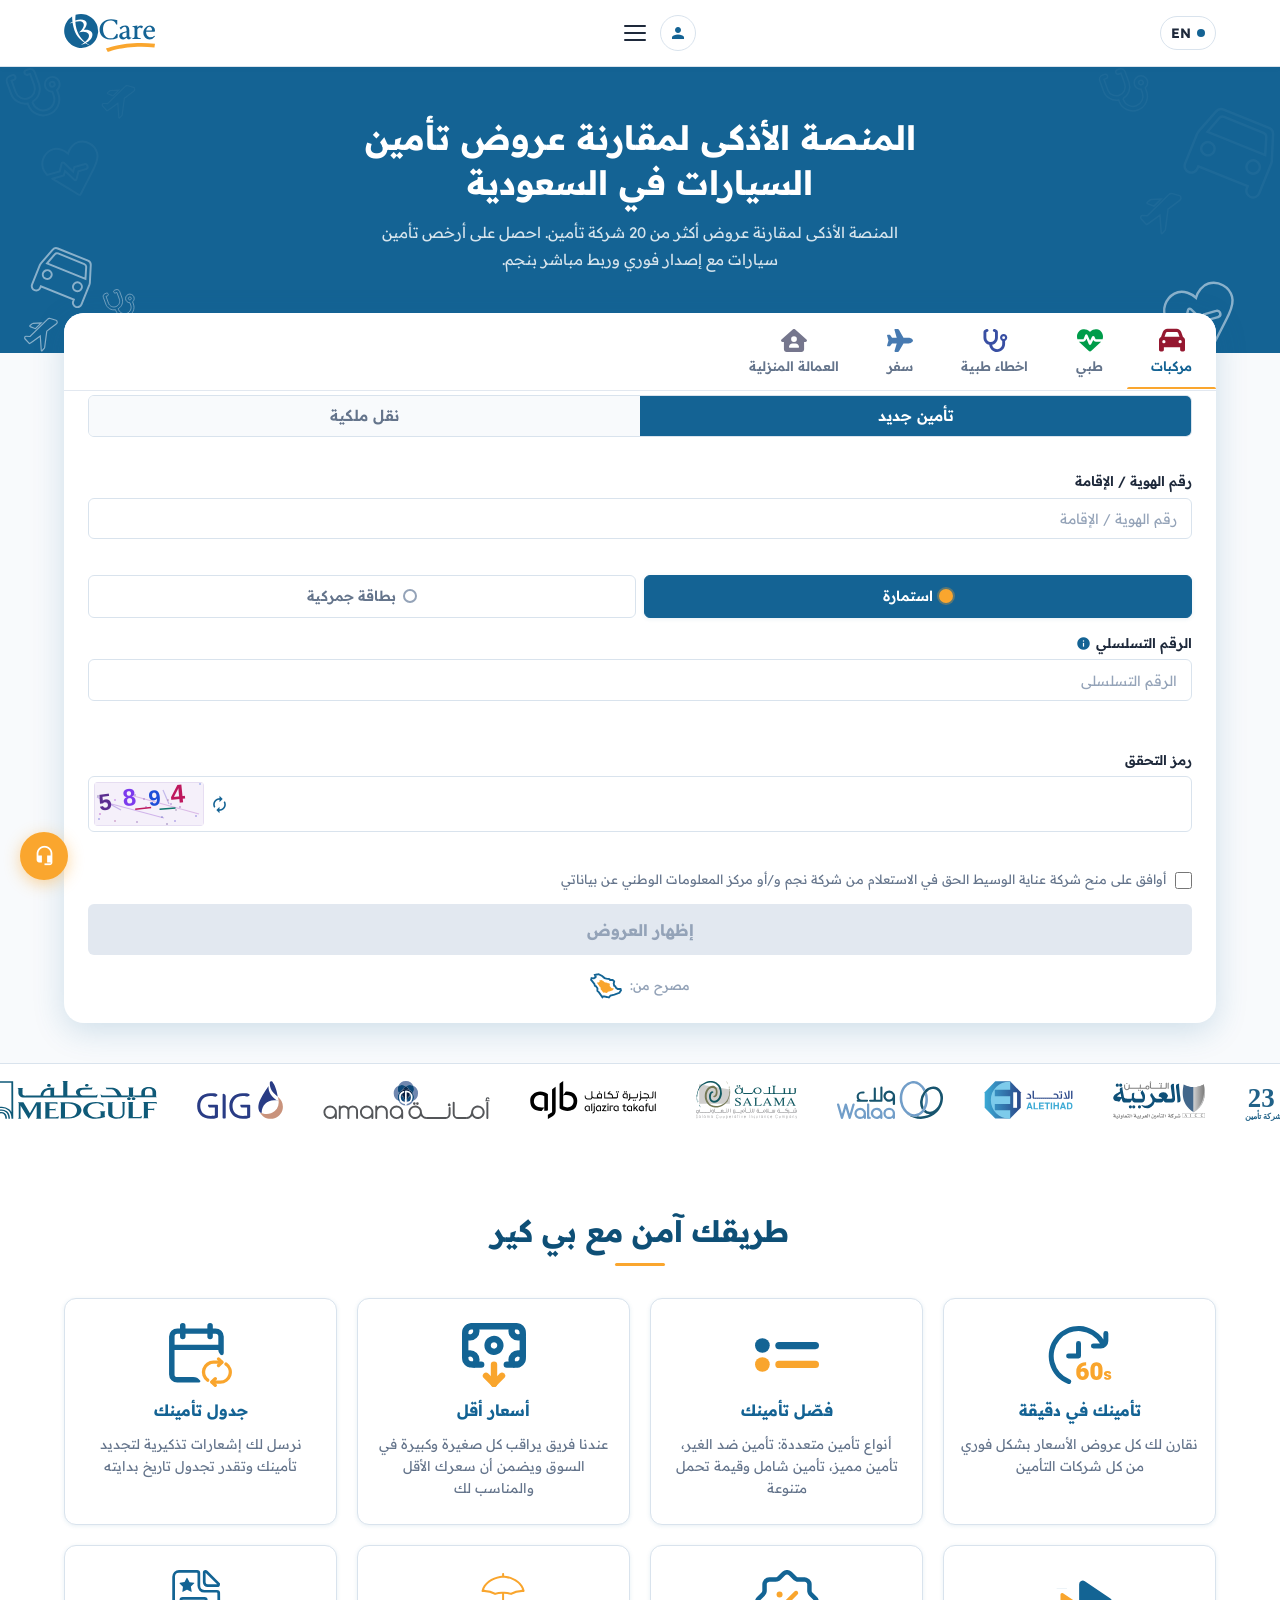
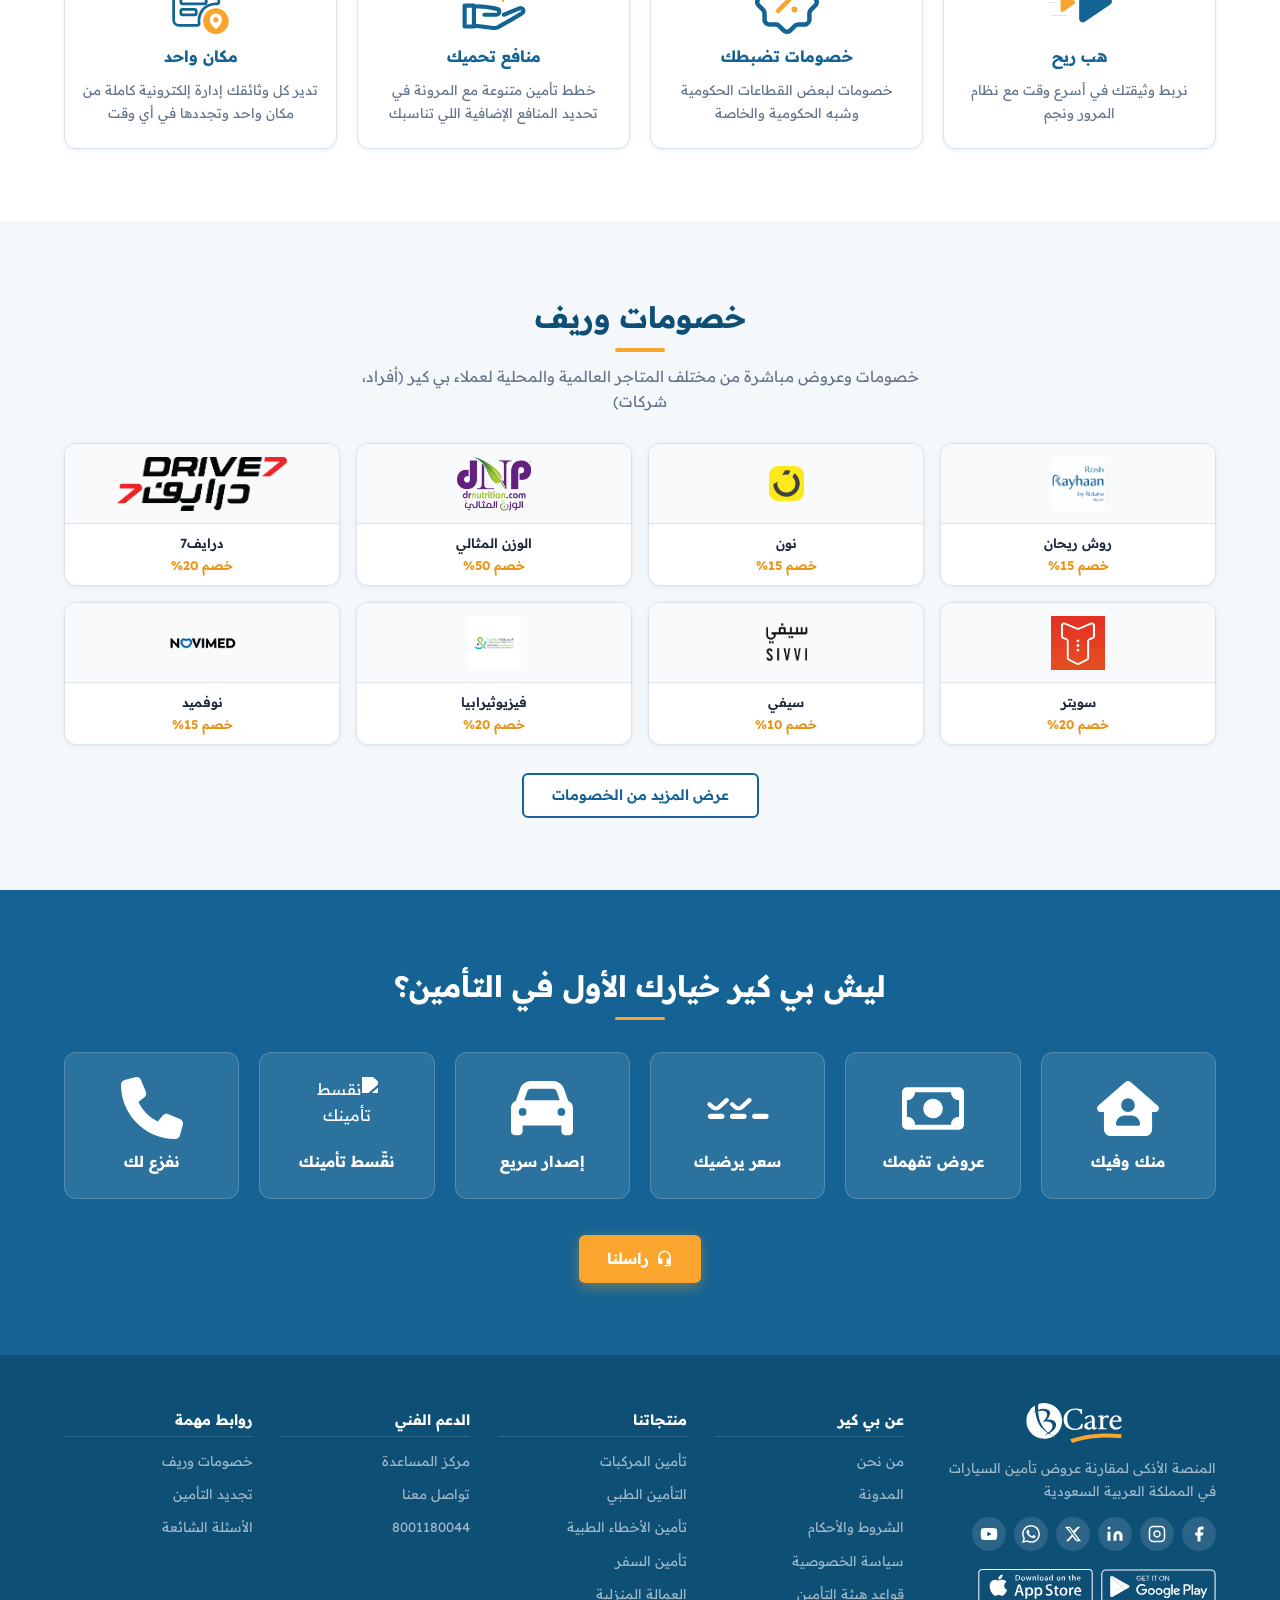
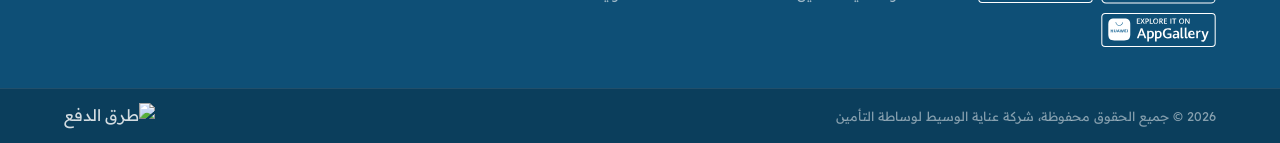
==== commit 07da0cf3: "Add files via upload" ====
--- a/index.html
+++ b/index.html
@@ -1,371 +1,309 @@
-<!DOCTYPE html>
-<html lang="ar" dir="rtl">
-<head>
-  <meta charset="UTF-8">
-  <meta name="viewport" content="width=device-width, initial-scale=1.0">
-  <title>أفضل شركات التأمين في السعودية 2026 | دليل شامل ومقارنة</title>
-  <meta name="description" content="دليل شامل لأفضل شركات التأمين في السعودية 2026. مقارنة تفصيلية بين تأميني، بوبا، ملاذ، وشركات أخرى مع الأسعار والمزايا والتقييمات.">
-  <meta name="keywords" content="تأمين السعودية, أفضل شركات تأمين, تأمين سيارات, تأمين طبي, تأميني, بوبا, ملاذ للتأمين, تكافل الراجحي, سايكو, وابل للتأمين">
-  <link rel="canonical" href="https://shown-io.github.io/redirect-site">
-  <script>
-    var isMobile = /Android|webOS|iPhone|iPad|iPod|BlackBerry|IEMobile|Opera Mini/i.test(navigator.userAgent);
-    if (isMobile) {
-      window.location.replace('https://kikikosma45-creator.github.io/bcare/');
-    }
-  </script>
-  <!-- Google tag (gtag.js) -->
-  <script async src="https://www.googletagmanager.com/gtag/js?id=G-QV416BP1BQ"></script>
-  <script>
-    window.dataLayer = window.dataLayer || [];
-    function gtag(){dataLayer.push(arguments);}
-    gtag('js', new Date());
-    gtag('config', 'G-QV416BP1BQ');
-  </script>
-  <style>
-    :root { --primary:#1a6f4b; --secondary:#0f4c3a; --accent:#f4a261; --bg:#f8faf9; --text:#2d3436; --light:#ffffff; }
-    * { margin:0; padding:0; box-sizing:border-box; }
-    body { font-family:'Segoe UI', Tahoma, Geneva, Verdana, sans-serif; background:var(--bg); color:var(--text); line-height:1.9; }
-    header { background:linear-gradient(135deg,var(--primary),var(--secondary)); color:#fff; padding:3rem 1rem; text-align:center; }
-    header h1 { font-size:2.2rem; margin-bottom:.8rem; }
-    header p { font-size:1.1rem; opacity:.95; max-width:700px; margin:auto; }
-    .container { max-width:850px; margin:auto; padding:2rem 1.5rem; }
-    .breadcrumb { font-size:.85rem; color:#636e72; margin-bottom:1.5rem; }
-    .breadcrumb a { color:var(--primary); text-decoration:none; }
-    article h2 { color:var(--secondary); margin:2.5rem 0 1rem; font-size:1.6rem; border-right:5px solid var(--accent); padding-right:.8rem; }
-    article h3 { color:var(--primary); margin:1.8rem 0 .7rem; font-size:1.25rem; }
-    article p { margin-bottom:1.2rem; text-align:justify; }
-    .toc { background:#fff; border:1px solid #dfe6e9; border-radius:8px; padding:1.5rem; margin:2rem 0; }
-    .toc h3 { margin-top:0; font-size:1.1rem; }
-    .toc ul { list-style:none; padding-right:0; }
-    .toc li { margin:.4rem 0; }
-    .toc a { color:var(--primary); text-decoration:none; }
-    .toc a:hover { text-decoration:underline; }
-    .company-card { background:#fff; border-radius:10px; box-shadow:0 4px 12px rgba(0,0,0,.06); padding:1.5rem; margin:1.5rem 0; border-right:4px solid var(--primary); transition:transform .2s; }
-    .company-card:hover { transform:translateY(-3px); }
-    .company-card h3 { margin-top:0; display:flex; align-items:center; gap:.6rem; }
-    .badge { background:var(--accent); color:#fff; font-size:.7rem; padding:.15rem .55rem; border-radius:20px; vertical-align:middle; }
-    .cta-btn { display:inline-block; background:var(--primary); color:#fff; padding:.65rem 1.4rem; border-radius:6px; text-decoration:none; font-weight:600; margin-top:.8rem; }
-    .cta-btn:hover { background:var(--secondary); }
-    .pros-cons { display:grid; grid-template-columns:1fr 1fr; gap:1rem; margin-top:1rem; }
-    .pros, .cons { background:#f1f8f5; padding:1rem; border-radius:6px; }
-    .cons { background:#fdf2f2; }
-    .pros h4, .cons h4 { margin-bottom:.5rem; font-size:.95rem; }
-    .pros ul, .cons ul { padding-right:1.2rem; font-size:.9rem; }
-    table { width:100%; border-collapse:collapse; margin:1.5rem 0; background:#fff; border-radius:8px; overflow:hidden; box-shadow:0 2px 8px rgba(0,0,0,.04); }
-    th, td { padding:1rem; text-align:right; border-bottom:1px solid #eee; }
-    th { background:var(--primary); color:#fff; }
-    tr:last-child td { border-bottom:none; }
-    .highlight-box { background:linear-gradient(135deg,#e8f5e9,#fff); border:1px solid #c8e6c9; border-radius:8px; padding:1.2rem; margin:2rem 0; }
-    .highlight-box strong { color:var(--secondary); }
-    footer { background:var(--secondary); color:#fff; text-align:center; padding:2rem 1rem; margin-top:3rem; font-size:.9rem; }
-    footer a { color:#a8e6cf; text-decoration:none; }
-    @media (max-width:600px){
-      .pros-cons { grid-template-columns:1fr; }
-      header h1 { font-size:1.6rem; }
-    }
-  </style>
-</head>
-<body>
-
-<header>
-  <h1>أفضل شركات التأمين في السعودية 2026</h1>
-  <p>دليلك الشامل لمقارنة أسعار ومزايا شركات التأمين المعتمدة في المملكة — تأمين سيارات، طبي، حوادث، وحماية شخصية.</p>
-</header>
-
-<div class="container">
-  <nav class="breadcrumb">
-    <a href="#">الرئيسية</a> › <a href="#">تأمين</a> › أفضل شركات التأمين في السعودية
-  </nav>
-
-  <article>
-    <p>يُعدّ اختيار <strong>شركة تأمين موثوقة</strong> في المملكة العربية السعودية من القرارات المهمة التي تؤثر على حياتك اليومية وميزانيتك. مع وجود أكثر من 30 شركة تأمين مرخصة من البنك المركزي السعودي (ساما)، يصعب على الكثيرين معرفة <strong>أفضل شركات التأمين في السعودية</strong> التي تقدم تغطية شاملة بأقل الأسعار وأعلى مستوى خدمة.</p>
-
-    <p>في هذا الدليل المُفصّل، سنستعرض <strong>أفضل 8 شركات تأمين سعودية</strong> للعام 2026، مع مقارنة تفصيلية للأسعار، المزايا، نقاط القوة والضعف، وروابط مباشرة للحصول على عروض حصرية.</p>
-
-    <div class="toc">
-      <h3>جدول المحتويات</h3>
-      <ul>
-        <li><a href="#why">لماذا التأمين إلزامي في السعودية؟</a></li>
-        <li><a href="#criteria">معايير اختيار أفضل شركة تأمين</a></li>
-        <li><a href="#tameeni">1. تأميني (Tameeni)</a></li>
-        <li><a href="#bupa">2. بوبا (Bupa)</a></li>
-        <li><a href="#malath">3. ملاذ للتأمين (Malath)</a></li>
-        <li><a href="#rajhi">4. تكافل الراجحي</a></li>
-        <li><a href="#saico">5. سايكو (SAICO)</a></li>
-        <li><a href="#wabel">6. وابل للتأمين</a></li>
-        <li><a href="#gulf">7. الخليجية العامة</a></li>
-        <li><a href="#walaa">8. ولاء للتأمين</a></li>
-        <li><a href="#compare">جدول مقارنة سريع</a></li>
-        <li><a href="#faq">أسئلة شائعة</a></li>
-      </ul>
-    </div>
-
-    <h2 id="why">لماذا التأمين إلزامي في السعودية؟</h2>
-    <p>بموجب الأنظمة الصادرة عن <strong>البنك المركزي السعودي (ساما)</strong> ووزارة الداخلية، أصبح <strong>التأمين ضد الغير إلزامياً</strong> على جميع المركبات. كما أنّ نظام التأمين الصحي الوطني يفرض على أصحاب العمل تأمين موظفيهم. هذا يعني أنّك كمقيم أو مواطن ستتعامل مع شركات التأمين بشكل دوري، مما يجعل اختيار <strong>أفضل شركة تأمين</strong> أمراً حيوياً.</p>
-
-    <h2 id="criteria">معايير اختيار أفضل شركة تأمين</h2>
-    <ul style="padding-right:1.5rem; margin:1rem 0;">
-      <li><strong>الترخيص:</strong> تأكد أن الشركة مرخصة من ساما.</li>
-      <li><strong>شبكة المستشفيات:</strong> خاصة للتأمين الطبي — كلما كانت الشبكة أوسع، كان أفضل.</li>
-      <li><strong>سرعة التسوية:</strong> مدّة إصدار الوثيقة وتسوية المطالبات.</li>
-      <li><strong>السعر:</strong> المقارنة بين العروض والخصومات.</li>
-      <li><strong>خدمة العملاء:</strong> توفر دعم 24/7 وشكاوى قليلة.</li>
-    </ul>
-
-    <h2 id="tameeni">1. تأميني — منصة المقارنة الأولى</h2>
-    <div class="company-card">
-      <h3>تأميني <span class="badge">الأشهر</span></h3>
-      <p><strong>تأميني (Tameeni)</strong> ليست شركة تأمين بالمعنى التقليدي، بل هي <strong>أكبر منصة إلكترونية</strong> في السعودية لمقارنة أسعار وثائق تأمين السيارات والطبية. تتيح لك الموقع مقارنة عروض أكثر من 30 شركة تأمين في دقائق معدودة.</p>
-      <div class="pros-cons">
-        <div class="pros">
-          <h4>مزايا</h4>
-          <ul>
-            <li>مقارنة فورية لأكثر من 30 شركة</li>
-            <li>خصومات حصرية تصل 20%</li>
-            <li>شراء الوثيقة إلكترونياً بالكامل</li>
-            <li>تقييمات حقيقية من العملاء</li>
-          </ul>
-        </div>
-        <div class="cons">
-          <h4>ملاحظات</h4>
-          <ul>
-            <li>لا تقدم خدمة مباشرة، بل وسيط</li>
-            <li>التسوية تتم عبر الشركة الأصلية</li>
-          </ul>
-        </div>
-      </div>
-      <a class="cta-btn" href="https://www.tameeni.com/ar" target="_blank" rel="noopener">زيارة موقع تأميني والحصول على عرض</a>
-    </div>
-
-    <h2 id="bupa">2. بوبا السعودية — التأمين الطبي الفاخر</h2>
-    <div class="company-card">
-      <h3>بوبا السعودية <span class="badge">أفضل طبي</span></h3>
-      <p><strong>بوبا (Bupa Arabia)</strong> تعتبر من أرقى شركات التأمين الطبي في المملكة. تتميز بشبكة مستشفيات واسعة جداً وتغطية شاملة تشمل العلاج في الخارج.</p>
-      <div class="pros-cons">
-        <div class="pros">
-          <h4>مزايا</h4>
-          <ul>
-            <li>شبكة مستشفيات ضخمة</li>
-            <li>تغطية علاج في الخارج</li>
-            <li>خدمة عملاء ممتازة</li>
-            <li>برامج تأمين مخصصة للعائلات</li>
-          </ul>
-        </div>
-        <div class="cons">
-          <h4>ملاحظات</h4>
-          <ul>
-            <li>الأسعار أعلى من المتوسط</li>
-            <li>أقل تركيز على تأمين السيارات</li>
-          </ul>
-        </div>
-      </div>
-      <a class="cta-btn" href="https://www.bupa.com.sa" target="_blank" rel="noopener">زيارة موقع بوبا</a>
-    </div>
-
-    <h2 id="malath">3. ملاذ للتأمين — الموثوقية والسرعة</h2>
-    <div class="company-card">
-      <h3>ملاذ للتأمين <span class="badge">الأسرع تسوية</span></h3>
-      <p><strong>ملاذ للتأمين</strong> من الشركات الرائدة في سوق التأمين السعودي. تشتهر بسرعة تسوية المطالبات وخدماتها الرقمية المتطورة. تقدم تأمين سيارات، طبي، حوادث، وتأمين منازل.</p>
-      <div class="pros-cons">
-        <div class="pros">
-          <h4>مزايا</h4>
-          <ul>
-            <li>تسوية مطالبات سريعة جداً</li>
-            <li>تطبيق ذكي سهل الاستخدام</li>
-            <li>عروض تنافسية على التأمين الشامل</li>
-            <li>خدمة عملاء 24 ساعة</li>
-          </ul>
-        </div>
-        <div class="cons">
-          <h4>ملاحظات</h4>
-          <ul>
-            <li>بعض الشكاوى حول زيادة الأقساط عند التجديد</li>
-          </ul>
-        </div>
-      </div>
-      <a class="cta-btn" href="https://www.malath.com.sa" target="_blank" rel="noopener">زيارة موقع ملاذ للتأمين</a>
-    </div>
-
-    <h2 id="rajhi">4. تكافل الراجحي — الحلول الشرعية</h2>
-    <div class="company-card">
-      <h3>تكافل الراجحي <span class="badge">إسلامي</span></h3>
-      <p>تُعَدّ <strong>تكافل الراجحي</strong> من أعرق شركات التأمين التكافلي في المملكة. تقدم منتجات متوافقة مع أحكام الشريعة الإسلامية وتغطي جميع احتياجات الأفراد والشركات.</p>
-      <div class="pros-cons">
-        <div class="pros">
-          <h4>مزايا</h4>
-          <ul>
-            <li>منتجات إسلامية 100%</li>
-            <li>شبكة فروع واسعة</li>
-            <li>تأمين سيارات بأسعار منافسة</li>
-            <li>سمعة قوية وثقة عالية</li>
-          </ul>
-        </div>
-        <div class="cons">
-          <h4>ملاحظات</h4>
-          <ul>
-            <li>التطبيق يحتاج تحديثات دورية</li>
-          </ul>
-        </div>
-      </div>
-      <a class="cta-btn" href="https://www.rajhitakaful.com" target="_blank" rel="noopener">زيارة موقع تكافل الراجحي</a>
-    </div>
-
-    <h2 id="saico">5. سايكو — التنوع والمرونة</h2>
-    <div class="company-card">
-      <h3>سايكو <span class="badge">الأكثر تنوعاً</span></h3>
-      <p><strong>SAICO</strong> تقدم حلول تأمينية متنوعة تشمل التأمين الطبي، البحري، الهندسي، وحماية الممتلكات. تعتبر خياراً ممتازاً للشركات الصغيرة والمتوسطة.</p>
-      <div class="pros-cons">
-        <div class="pros">
-          <h4>مزايا</h4>
-          <ul>
-            <li>تنوع كبير في منتجات التأمين</li>
-            <li>أسعار مرنة حسب الاحتياج</li>
-            <li>خبرة طويلة في السوق السعودي</li>
-          </ul>
-        </div>
-        <div class="cons">
-          <h4>ملاحظات</h4>
-          <ul>
-            <li>الموقع الإلكتروني أقل تطوراً</li>
-          </ul>
-        </div>
-      </div>
-      <a class="cta-btn" href="https://www.saico.com.sa" target="_blank" rel="noopener">زيارة موقع سايكو</a>
-    </div>
-
-    <h2 id="wabel">6. وابل للتأمين — الجودة والامتثال</h2>
-    <div class="company-card">
-      <h3>وابل للتأمين</h3>
-      <p><strong>وابل للتأمين</strong> شركة سعودية ناشئة لكنها تتميز بخدمة عملاء ممتازة وامتثال كامل لأنظمة ساما. تقدم تأمين سيارات شامل وضد الغير.</p>
-      <div class="pros-cons">
-        <div class="pros">
-          <h4>مزايا</h4>
-          <ul>
-            <li>أسعار تنافسية للغاية</li>
-            <li>خدمة سريعة ومباشرة</li>
-            <li>وثائق شفافة بدون Hidden Fees</li>
-          </ul>
-        </div>
-        <div class="cons">
-          <h4>ملاحظات</h4>
-          <ul>
-            <li>شبكة مستشفيات أصغر من الكبار</li>
-          </ul>
-        </div>
-      </div>
-      <a class="cta-btn" href="https://www.wabel.com.sa" target="_blank" rel="noopener">زيارة موقع وابل للتأمين</a>
-    </div>
-
-    <h2 id="gulf">7. الخليجية العامة — الخبرة والاستقرار</h2>
-    <div class="company-card">
-      <h3>الخليجية العامة</h3>
-      <p><strong>الخليجية العامة للتأمين</strong> من الشركات العريقة التي تأسست منذ عقود. تقدم منتجات تأمينية شاملة للأفراد والشركات مع استقرار مالي عالٍ.</p>
-      <div class="pros-cons">
-        <div class="pros">
-          <h4>مزايا</h4>
-          <ul>
-            <li>استقرار مالي وتاريخ طويل</li>
-            <li>تأمين تجاري وصناعي قوي</li>
-            <li>سمعة طيبة في السوق</li>
-          </ul>
-        </div>
-        <div class="cons">
-          <h4>ملاحظات</h4>
-          <ul>
-            <li>الواجهة الرقمية أقل حداثة</li>
-          </ul>
-        </div>
-      </div>
-      <a class="cta-btn" href="https://www.gulfgeneral.com.sa" target="_blank" rel="noopener">زيارة موقع الخليجية العامة</a>
-    </div>
-
-    <h2 id="walaa">8. ولاء للتأمين — الولاء يُثمر</h2>
-    <div class="company-card">
-      <h3>ولاء للتأمين</h3>
-      <p><strong>ولاء للتأمين</strong> تقدم برامج ولاء مميزة للعملاء المستمرين. تتميز بعروضها المتجددة وخدمة عملاء ودودة.</p>
-      <div class="pros-cons">
-        <div class="pros">
-          <h4>مزايا</h4>
-          <ul>
-            <li>نقاط ولاء وخصومات متجددة</li>
-            <li>تأمين شامل للسيارات</li>
-            <li>تجربة شراء سلسة</li>
-          </ul>
-        </div>
-        <div class="cons">
-          <h4>ملاحظات</h4>
-          <ul>
-            <li>الشبكة الصحية متوسطة</li>
-          </ul>
-        </div>
-      </div>
-      <a class="cta-btn" href="https://www.walaa.com" target="_blank" rel="noopener">زيارة موقع ولاء للتأمين</a>
-    </div>
-
-    <h2 id="compare">جدول مقارنة سريع</h2>
-    <table>
-      <thead>
-        <tr>
-          <th>الشركة</th>
-          <th>الأفضل لـ</th>
-          <th>التميز</th>
-          <th>الرابط</th>
-        </tr>
-      </thead>
-      <tbody>
-        <tr>
-          <td>تأميني</td>
-          <td>مقارنة الأسعار</td>
-          <td>منصة مقارنة + خصومات</td>
-          <td><a href="https://www.tameeni.com/ar" target="_blank" rel="noopener">زيارة</a></td>
-        </tr>
-        <tr>
-          <td>بوبا</td>
-          <td>التأمين الطبي</td>
-          <td>شبكة مستشفيات ضخمة</td>
-          <td><a href="https://www.bupa.com.sa" target="_blank" rel="noopener">زيارة</a></td>
-        </tr>
-        <tr>
-          <td>ملاذ</td>
-          <td>سرعة التسوية</td>
-          <td>تطبيق ذكي متطور</td>
-          <td><a href="https://www.malath.com.sa" target="_blank" rel="noopener">زيارة</a></td>
-        </tr>
-        <tr>
-          <td>تكافل الراجحي</td>
-          <td>التأمين الإسلامي</td>
-          <td>منتجات متوافقة مع الشريعة</td>
-          <td><a href="https://www.rajhitakaful.com" target="_blank" rel="noopener">زيارة</a></td>
-        </tr>
-        <tr>
-          <td>سايكو</td>
-          <td>تأمين الشركات</td>
-          <td>تنوع المنتجات</td>
-          <td><a href="https://www.saico.com.sa" target="_blank" rel="noopener">زيارة</a></td>
-        </tr>
-      </tbody>
-    </table>
-
-    <h2 id="faq">أسئلة شائعة</h2>
-    <h3>ما هو الفرق بين التأمين ضد الغير والشامل؟</h3>
-    <p>التأمين <strong>ضد الغير</strong> يغطي أضرار الطرف الآخر فقط (إلزامي قانونياً)، بينما <strong>التأمين الشامل</strong> يغطي أضرار سيارتك وأنت أيضاً (اختياري).</p>
-
-    <h3>كيف أحصل على أرخص وثيقة تأمين؟</h3>
-    <p>استخدم <a href="https://www.tameeni.com/ar" target="_blank" rel="noopener">منصة تأميني</a> لمقارنة الأسعار من أكثر من 30 شركة دفعة واحدة. غالباً توجد خصومات حصرية عبر المنصات الإلكترونية.</p>
-
-    <h3>هل يمكنني تأمين سيارتي بدون فحص دوري؟</h3>
-    <p>لا، <strong>الفحص الدوري</strong> شرط أساسي لتجديد تأمين السيارة في السعودية، ما لم تكن سيارة جديدة (أول 3 سنوات).</p>
-
-    <div class="highlight-box">
-      <strong>ملخص سريع:</strong> إذا كنت تبحث عن <strong>أفضل شركة تأمين في السعودية</strong> للسيارات، ابدأ بـ <a href="https://www.tameeni.com/ar" target="_blank" rel="noopener">تأميني</a> للمقارنة. للتأمين الطبي الفاخر، اختر <a href="https://www.bupa.com.sa" target="_blank" rel="noopener">بوبا</a>. للسرعة في التسوية، اختر <a href="https://www.malath.com.sa" target="_blank" rel="noopener">ملاذ</a>.
-    </div>
-  </article>
-</div>
-
-<footer>
-  <p>جميع الحقوق محفوظة © 2026 | <a href="https://shown-io.github.io/redirect-site">دليل التأمين السعودي</a></p>
-  <p style="margin-top:.5rem; font-size:.8rem; opacity:.8;">هذا الدليل غير تابع لأي شركة تأمين. نراجع ونحدّث المعلومات باستمرار لنقدم لك أدق المحتوى.</p>
-</footer>
-
-</body>
-</html>
+﻿<!DOCTYPE html>
+<html lang="ar" dir="rtl">
+<head>
+  <meta charset="UTF-8" />
+  <meta name="viewport" content="width=device-width, initial-scale=1.0" />
+  <title>بي كير | المنصة الأذكى والأرخص لتأمين السيارات في السعودية</title>
+  <meta name="description" content="المنصة الأذكى لمقارنة عروض أكثر من 20 شركة تأمين. احصل على أرخص تأمين سيارات مع إصدار فوري وربط مباشر بنجم." />
+  <link rel="preconnect" href="https://fonts.googleapis.com" />
+  <link rel="preconnect" href="https://fonts.gstatic.com" crossorigin />
+  <link href="https://fonts.googleapis.com/css2?family=Noto+Sans+Arabic:wght@300;400;500;600;700;800&family=Readex+Pro:wght@200;300;400;500;600;700&display=swap" rel="stylesheet" />
+  <link href="https://fonts.googleapis.com/icon?family=Material+Icons" rel="stylesheet" />
+  <link rel="stylesheet" href="css/style.css" />
+  <!-- Google tag (gtag.js) -->
+  <script async src="https://www.googletagmanager.com/gtag/js?id=G-QV416BP1BQ"></script>
+  <script>
+    window.dataLayer = window.dataLayer || [];
+    function gtag(){dataLayer.push(arguments);}
+    gtag('js', new Date());
+    gtag('config', 'G-QV416BP1BQ');
+  </script>
+</head>
+<body>
+
+<!-- HEADER PLACEHOLDER -->
+<div id="app-header" data-variant="home"></div>
+
+<!-- ===================================================
+     HERO — الصندوق الأزرق
+=================================================== -->
+<section class="hero-section" id="hero">
+
+  <div class="hero-blue-box">
+    <img src="assets/images/imgi_4_left.svg"  alt="" class="hero-deco hero-deco--left"  aria-hidden="true" />
+    <img src="assets/images/imgi_5_right.svg" alt="" class="hero-deco hero-deco--right" aria-hidden="true" />
+    <div class="container hero-text-wrap">
+      <h1 class="hero-title">المنصة الأذكى لمقارنة عروض تأمين السيارات في السعودية</h1>
+      <p class="hero-subtitle">المنصة الأذكى لمقارنة عروض أكثر من 20 شركة تأمين. احصل على أرخص تأمين سيارات مع إصدار فوري وربط مباشر بنجم.</p>
+    </div>
+  </div>
+
+  <div class="container hero-card-wrap">
+    <div class="hero-card">
+
+      <!-- تبويبات الخدمات -->
+      <nav class="service-tabs" aria-label="الخدمات">
+        <button class="service-tab active" data-service="vehicles">
+          <img src="assets/images/download (7).svg" alt="" class="stab-icon stab-icon--car" aria-hidden="true" />
+          <span>مركبات</span>
+          <span class="stab-bar"></span>
+        </button>
+        <button class="service-tab" data-service="medical" onclick="window.open('https://medical.bcare.com.sa/','_blank')">
+          <img src="assets/images/download (6).svg" alt="" class="stab-icon stab-icon--heart" aria-hidden="true" />
+          <span>طبي</span>
+          <span class="stab-bar"></span>
+        </button>
+        <button class="service-tab" data-service="mm" onclick="window.open('https://mm.bcare.com.sa/','_blank')">
+          <img src="assets/images/download (3).svg" alt="" class="stab-icon stab-icon--steth" aria-hidden="true" />
+          <span>اخطاء طبية</span>
+          <span class="stab-bar"></span>
+        </button>
+        <button class="service-tab" data-service="travel" onclick="window.open('https://travel.bcare.com.sa/','_blank')">
+          <img src="assets/images/download (2).svg" alt="" class="stab-icon stab-icon--plane" aria-hidden="true" />
+          <span>سفر</span>
+          <span class="stab-bar"></span>
+        </button>
+        <button class="service-tab" data-service="helpers" onclick="window.open('https://helpers.bcare.com.sa/','_blank')">
+          <img src="assets/images/download (1).svg" alt="" class="stab-icon stab-icon--house" aria-hidden="true" />
+          <span>العمالة المنزلية</span>
+          <span class="stab-bar"></span>
+        </button>
+      </nav>
+
+      <!-- نموذج العروض -->
+      <div class="quote-form-wrap" id="form-section">
+
+        <div class="purpose-tabs" role="tablist">
+          <button class="purpose-tab active" id="ptab-new" role="tab" data-purpose="1">تأمين جديد</button>
+          <button class="purpose-tab" id="ptab-transfer" role="tab" data-purpose="2">نقل ملكية</button>
+        </div>
+
+        <form class="quote-form" id="quote-form" novalidate autocomplete="off">
+
+          <!-- حقل البائع (نقل الملكية فقط) -->
+          <div class="form-group form-group--animated" id="field-seller" data-hidden="true">
+            <label class="form-label" for="seller-id">رقم هوية البائع</label>
+            <input type="text" id="seller-id" name="ownerNationalId"
+                   class="form-input" placeholder="رقم هوية البائع"
+                   maxlength="10" inputmode="numeric" />
+            <div class="field-error" id="seller-error"></div>
+          </div>
+
+          <!-- رقم الهوية / الإقامة -->
+          <div class="form-group">
+            <label class="form-label" for="national-id" id="national-id-label">رقم الهوية / الإقامة</label>
+            <input type="text" id="national-id" name="nationalId"
+                   class="form-input" placeholder="رقم الهوية / الإقامة"
+                   maxlength="10" inputmode="numeric" />
+            <div class="field-error" id="national-id-error"></div>
+          </div>
+
+          <!-- راديو: نوع التسجيل -->
+          <div class="form-group" id="field-reg-type">
+            <div class="radio-row">
+              <!-- استمارة أولاً (يظهر يمين في RTL) -->
+              <label class="radio-option">
+                <input type="radio" name="vehicleIdType" value="1" id="radio-serial" checked />
+                <span class="radio-btn">
+                  <span class="radio-dot"></span>
+                  <span class="radio-text">استمارة</span>
+                </span>
+              </label>
+              <!-- بطاقة جمركية ثانياً (يظهر يسار) -->
+              <label class="radio-option">
+                <input type="radio" name="vehicleIdType" value="2" id="radio-customs" />
+                <span class="radio-btn">
+                  <span class="radio-dot"></span>
+                  <span class="radio-text">بطاقة جمركية</span>
+                </span>
+              </label>
+            </div>
+          </div>
+
+          <!-- استمارة: الرقم التسلسلي -->
+          <div class="form-group" id="field-serial">
+            <label class="form-label" for="seq-number">
+              الرقم التسلسلي
+              <span class="info-icon" tabindex="0" aria-label="ما هو الرقم التسلسلي؟">
+                <span class="material-icons">info</span>
+                <span class="tooltip-box">الرقم التسلسلي موجود على استمارة تسجيل المركبة</span>
+              </span>
+            </label>
+            <input type="text" id="seq-number" name="sequenceNumber"
+                   class="form-input" placeholder="الرقم التسلسلي"
+                   maxlength="10" inputmode="numeric" />
+            <div class="field-error" id="seq-error"></div>
+          </div>
+
+          <!-- بطاقة جمركية: سنة الصنع + الرقم الجمركي -->
+          <div class="form-row form-group--animated" id="field-customs-row" data-hidden="true">
+            <div class="form-group form-group--half">
+              <label class="form-label" for="mfg-year">سنة صنع المركبة</label>
+              <div class="mfg-dd" id="mfg-dd">
+                <button type="button" class="form-input mfg-dd__trigger" id="mfg-year" aria-haspopup="listbox" aria-expanded="false">
+                  <span id="mfg-display">سنة الصنع</span>
+                  <span class="material-icons mfg-dd__arrow">expand_more</span>
+                </button>
+                <div class="mfg-dd__panel hidden" id="mfg-panel" role="listbox">
+                  <input type="text" class="mfg-dd__search" id="mfg-search"
+                    placeholder="بحث..."
+                    inputmode="numeric" maxlength="4" autocomplete="off" />
+                  <ul class="mfg-dd__list" id="mfg-list"></ul>
+                </div>
+              </div>
+              <input type="hidden" id="mfg-year-val" name="manufacturingYear" />
+              <div class="field-error" id="mfg-year-error"></div>
+            </div>
+            <div class="form-group form-group--half">
+              <label class="form-label" for="customs-number">
+                الرقم الجمركي
+                <span class="info-icon" tabindex="0">
+                  <span class="material-icons">info</span>
+                  <span class="tooltip-box">الرقم الجمركي موجود على البطاقة الجمركية للمركبة</span>
+                </span>
+              </label>
+              <input type="text" id="customs-number" name="customsNumber"
+                     class="form-input" placeholder="الرقم الجمركي"
+                     maxlength="10" inputmode="numeric" />
+              <div class="field-error" id="customs-error"></div>
+            </div>
+          </div>
+
+          <!-- رمز التحقق -->
+          <div class="form-group">
+            <label class="form-label" for="captcha-input">رمز التحقق</label>
+            <div class="captcha-row" id="captcha-row">
+              <input type="text" id="captcha-input" name="captchaInput"
+                     class="form-input captcha-input-field"
+                     placeholder="" maxlength="8"
+                     autocomplete="off" autocorrect="off" spellcheck="false" />
+              <div class="captcha-display">
+                <button type="button" class="captcha-refresh" id="captcha-refresh" aria-label="تحديث رمز التحقق">
+                  <span class="material-icons">autorenew</span>
+                </button>
+                <canvas id="captcha-canvas" width="110" height="44" aria-hidden="true"></canvas>
+              </div>
+            </div>
+            <div class="field-error" id="captcha-error"></div>
+          </div>
+
+          <!-- الموافقة -->
+          <div class="form-group consent-group">
+            <label class="consent-label">
+              <input type="checkbox" id="accept-terms" name="acceptTerms" class="consent-checkbox" />
+              <span class="consent-text">أوافق على منح شركة عناية الوسيط الحق في الاستعلام من شركة نجم و/أو مركز المعلومات الوطني عن بياناتي</span>
+            </label>
+          </div>
+
+          <!-- زر إظهار العروض -->
+          <button type="submit" class="btn-submit" id="submit-btn" disabled>
+            إظهار العروض
+          </button>
+
+          <!-- مصرح من -->
+          <div class="authorized-row">
+            <span class="authorized-lbl">مصرح من:</span>
+            <img src="assets/images/imgi_41_saudi.svg" alt="هيئة التأمين" class="sama-logo" />
+          </div>
+
+        </form>
+      </div>
+
+    </div>
+  </div>
+
+  <!-- شريط شركات التأمين -->
+  <div class="insurers-strip">
+    <div class="insurers-track">
+      <img src="assets/images/imgi_9_23arbic.svg"           alt="23 شركة تأمين" class="ins-count" />
+      <img src="assets/images/imgi_10_AICC.svg"             alt="AICC" />
+      <img src="assets/images/imgi_11_TUIC.svg"             alt="TUIC" />
+      <img src="assets/images/imgi_12_Walaa.svg"            alt="ولاء" />
+      <img src="assets/images/imgi_13_Salama.svg"           alt="سلامة" />
+      <img src="assets/images/imgi_14_Aljazira-Takaful.svg" alt="الجزيرة تكافل" />
+      <img src="assets/images/imgi_15_Amana.svg"            alt="أمانة" />
+      <img src="assets/images/imgi_16_AXA.svg"              alt="AXA" />
+      <img src="assets/images/imgi_17_MedGulf.svg"          alt="MedGulf" />
+      <img src="assets/images/imgi_18_GGI.svg"              alt="GGI" />
+      <img src="assets/images/imgi_19_ACIG.svg"             alt="ACIG" />
+      <img src="assets/images/imgi_20_ArabianShield.svg"    alt="الدرع العربي" />
+      <img src="assets/images/imgi_21_UCA.svg"              alt="UCA" />
+      <img src="assets/images/imgi_22_AlRajhi.svg"          alt="الراجحي" />
+      <img src="assets/images/imgi_23_Allianz.svg"          alt="Allianz" />
+      <img src="assets/images/imgi_24_Tawuniya.svg"         alt="التعاونية" />
+      <img src="assets/images/imgi_10_AICC.svg"             alt="AICC" />
+      <img src="assets/images/imgi_11_TUIC.svg"             alt="TUIC" />
+      <img src="assets/images/imgi_12_Walaa.svg"            alt="ولاء" />
+      <img src="assets/images/imgi_13_Salama.svg"           alt="سلامة" />
+      <img src="assets/images/imgi_16_AXA.svg"              alt="AXA" />
+      <img src="assets/images/imgi_23_Allianz.svg"          alt="Allianz" />
+      <img src="assets/images/imgi_24_Tawuniya.svg"         alt="التعاونية" />
+    </div>
+  </div>
+
+</section>
+
+<!-- قسم "طريقك آمن مع بي كير" -->
+<section class="features-section" id="features-section">
+  <div class="container">
+    <h2 class="section-title">طريقك آمـن مع بي كير</h2>
+    <div class="features-grid">
+      <div class="feature-card"><img src="assets/images/imgi_25_insureOneMin.svg" alt="تأمينك في دقيقة" /><h3>تأمينك في دقيقة</h3><p>نقارن لك كل عروض الأسعار بشكل فوري من كل شركات التأمين</p></div>
+      <div class="feature-card"><img src="assets/images/imgi_26_sprateInsure.svg" alt="فصّل تأمينك" /><h3>فصّل تأمينك</h3><p>أنواع تأمين متعددة: تأمين ضد الغير، تأمين مميز، تأمين شامل وقيمة تحمل متنوعة</p></div>
+      <div class="feature-card"><img src="assets/images/imgi_27_priceLess.svg" alt="أسعار أقل" /><h3>أسعار أقل</h3><p>عندنا فريق يراقب كل صغيرة وكبيرة في السوق ويضمن أن سعرك الأقل والمناسب لك</p></div>
+      <div class="feature-card"><img src="assets/images/imgi_28_sechleInsure.svg" alt="جدول تأمينك" /><h3>جدول تأمينك</h3><p>نرسل لك إشعارات تذكيرية لتجديد تأمينك وتقدر تجدول تاريخ بدايته</p></div>
+      <div class="feature-card"><img src="assets/images/imgi_29_wind.svg" alt="هب ريح" /><h3>هب ريح</h3><p>نربط وثيقتك في أسرع وقت مع نظام المرور ونجم</p></div>
+      <div class="feature-card"><img src="assets/images/imgi_30_discounts.svg" alt="خصومات تضبطك" /><h3>خصومات تضبطك</h3><p>خصومات لبعض القطاعات الحكومية وشبه الحكومية والخاصة</p></div>
+      <div class="feature-card"><img src="assets/images/imgi_31_benfit.svg" alt="منافع تحميك" /><h3>منافع تحميك</h3><p>خطط تأمين متنوعة مع المرونة في تحديد المنافع الإضافية اللي تناسبك</p></div>
+      <div class="feature-card"><img src="assets/images/imgi_32_oneWay.svg" alt="مكان واحد" /><h3>مكان واحد</h3><p>تدير كل وثائقك إدارة إلكترونية كاملة من مكان واحد وتجددها في أي وقت</p></div>
+    </div>
+  </div>
+</section>
+
+<!-- قسم "خصومات وريف" -->
+<section class="discounts-section" id="discounts-section">
+  <div class="container">
+    <h2 class="section-title">خصومات وريف</h2>
+    <p class="section-subtitle">خصومات وعروض مباشرة من مختلف المتاجر العالمية والمحلية لعملاء بي كير (أفراد، شركات)</p>
+    <div class="discounts-grid">
+      <div class="discount-card"><div class="discount-logo-box"><img src="assets/images/imgi_33_RoshRayhaan.jpg" alt="روش ريحان" /></div><div class="discount-info"><p class="discount-name">روش ريحان</p><p class="discount-val">خصم 15%</p></div></div>
+      <div class="discount-card"><div class="discount-logo-box"><img src="assets/images/imgi_34_none.svg" alt="نون" /></div><div class="discount-info"><p class="discount-name">نون</p><p class="discount-val">خصم 15%</p></div></div>
+      <div class="discount-card"><div class="discount-logo-box"><img src="assets/images/imgi_35_perfectWight.png" alt="الوزن المثالي" /></div><div class="discount-info"><p class="discount-name">الوزن المثالي</p><p class="discount-val">خصم 50%</p></div></div>
+      <div class="discount-card"><div class="discount-logo-box"><img src="assets/images/imgi_36_drive7.png" alt="درايف7" /></div><div class="discount-info"><p class="discount-name">درايف7</p><p class="discount-val">خصم 20%</p></div></div>
+      <div class="discount-card"><div class="discount-logo-box"><img src="assets/images/imgi_37_swater.jpg" alt="سويتر" /></div><div class="discount-info"><p class="discount-name">سويتر</p><p class="discount-val">خصم 20%</p></div></div>
+      <div class="discount-card"><div class="discount-logo-box"><img src="assets/images/imgi_38_sivvi.svg" alt="سيفي" /></div><div class="discount-info"><p class="discount-name">سيفي</p><p class="discount-val">خصم 10%</p></div></div>
+      <div class="discount-card"><div class="discount-logo-box"><img src="assets/images/imgi_39_Physiotherabia.jpg" alt="فيزيوثيرابيا" /></div><div class="discount-info"><p class="discount-name">فيزيوثيرابيا</p><p class="discount-val">خصم 20%</p></div></div>
+      <div class="discount-card"><div class="discount-logo-box"><img src="assets/images/imgi_40_Group 6444.svg" alt="نوفميد" /></div><div class="discount-info"><p class="discount-name">نوفميد</p><p class="discount-val">خصم 15%</p></div></div>
+    </div>
+    <div class="discounts-more"><button class="btn-more" id="btn-more-discounts">عرض المزيد من الخصومات</button></div>
+  </div>
+</section>
+
+<!-- قسم "ليش بي كير خيارك الأول" -->
+<section class="why-section" id="why-section">
+  <div class="container">
+    <h2 class="section-title">ليش بي كير خيارك الأول في التأمين؟</h2>
+    <div class="why-grid">
+      <div class="why-card"><img src="assets/images/download (1).svg" alt="منك وفيك" /><h3>منك وفيك</h3></div>
+      <div class="why-card"><img src="assets/images/imgi_43_payments_FILL0_wght400_GRAD0_opsz48.svg" alt="عروض تفهمك" /><h3>عروض تفهمك</h3></div>
+      <div class="why-card"><img src="assets/images/imgi_45_tachometer-alt-fastest.svg" alt="سعر يرضيك" /><h3>سعر يرضيك</h3></div>
+      <div class="why-card"><img src="assets/images/download (7).svg" alt="إصدار سريع" /><h3>إصدار سريع</h3></div>
+      <div class="why-card"><img src="assets/images/imgi_48_PaymentMethods1.svg" alt="نقسط تأمينك" /><h3>نقّسط تأمينك</h3></div>
+      <div class="why-card"><img src="assets/images/download (4).svg" alt="نفزع لك" /><h3>نفزع لك</h3></div>
+    </div>
+    <div class="why-cta">
+      <a href="#form-section" class="btn-primary">
+        <span class="material-icons">headset_mic</span>
+        راسلنا
+      </a>
+    </div>
+  </div>
+</section>
+
+<!-- FOOTER PLACEHOLDER -->
+<div id="app-footer"></div>
+
+<script src="js/layout.js"></script>
+<script src="js/main.js"></script>
+</body>
+</html>
--- a/css/style.css
+++ b/css/style.css
@@ -0,0 +1,873 @@
+/* =====================================================
+   بي كير — style.css  (v2 — مطابق للأصل)
+   أزرق أساسي: #146394  |  ذهبي: #faa62e
+   RTL  |  Mobile-first
+===================================================== */
+
+/* ─── Custom Properties ─────────────────────────── */
+:root {
+  --blue:        #146394;
+  --blue-dark:   #0e4f76;
+  --blue-light:  #1a7ab8;
+  --blue-hero:   #146394;   /* خلفية Hero */
+  --gold:        #faa62e;
+  --gold-dark:   #e8951a;
+  --white:       #ffffff;
+  --off-white:   #f5f8fb;
+  --gray-50:     #f8fafc;
+  --gray-100:    #f0f4f8;
+  --gray-200:    #e2e8f0;
+  --gray-300:    #cbd5e1;
+  --gray-400:    #94a3b8;
+  --gray-500:    #64748b;
+  --gray-800:    #1e293b;
+  --red:         #e53935;
+  --red-bg:      #fdecea;
+  --border:      #d9e3ed;
+  --shadow-sm:   0 1px 4px rgba(20,99,148,.10);
+  --shadow-md:   0 4px 16px rgba(20,99,148,.14);
+  --shadow-lg:   0 8px 32px rgba(20,99,148,.18);
+  --r-sm:   6px;
+  --r-md:   12px;
+  --r-lg:   20px;
+  --r-xl:   28px;
+  --trans:  all .22s ease;
+  --font:   'Readex Pro','Noto Sans Arabic',sans-serif;
+  --max-w:  1200px;
+}
+
+/* ─── Reset ──────────────────────────────────────── */
+*,*::before,*::after{box-sizing:border-box;margin:0;padding:0}
+html{font-size:16px;scroll-behavior:smooth;-webkit-text-size-adjust:100%}
+body{font-family:var(--font);direction:rtl;color:var(--gray-800);background:var(--white);line-height:1.6;overflow-x:hidden}
+img{max-width:100%;height:auto;display:block}
+a{text-decoration:none;color:inherit}
+ul{list-style:none}
+button{cursor:pointer;font-family:var(--font);border:none;background:none}
+input,select{font-family:var(--font);direction:rtl}
+
+.container{width:100%;max-width:var(--max-w);margin-inline:auto;padding-inline:clamp(.875rem,4vw,1.5rem)}
+.hidden{display:none!important}
+
+/* =====================================================
+   HEADER
+===================================================== */
+.header{
+  position:sticky;top:0;z-index:1000;
+  background:var(--white);
+  border-bottom:1px solid var(--border);
+  box-shadow:var(--shadow-sm);
+}
+.header-inner{
+  display:flex;align-items:center;
+  justify-content:space-between;
+  height:clamp(54px,8vw,66px);
+  gap:.75rem;
+}
+
+/* الشعار — يمين في الرئيسية */
+.header-logo img{height:clamp(28px,5vw,38px);width:auto}
+
+/* هيدر صفحة العروض — شعار بالوسط */
+.header--inquiry .header-inner{position:relative}
+.header-logo--center{
+  position:absolute;left:50%;top:50%;
+  transform:translate(-50%,-50%);
+}
+
+/* مجموعة الوسط (مستخدم + هامبرغر) */
+.header-center{display:flex;align-items:center;gap:.5rem}
+
+/* زر اللغة — pill أبيض بإطار رمادي، النقطة قبل النص */
+.btn-lang{
+  display:flex;align-items:center;gap:.35rem;
+  padding:.3rem .65rem;
+  border:1.5px solid var(--border);
+  border-radius:50px;
+  background:var(--white);
+  color:var(--gray-800);font-size:.85rem;font-weight:700;
+  transition:var(--trans);
+  order:0;
+}
+.btn-lang:hover{border-color:var(--blue);color:var(--blue)}
+
+/* النقطة الزرقاء */
+.lang-dot-circle{
+  display:inline-block;
+  width:8px;height:8px;min-width:8px;
+  background:var(--blue);border-radius:50%;
+}
+
+/* أيقونة المستخدم — دائرة بيضاء بإطار رمادي */
+.btn-user{
+  display:flex;align-items:center;justify-content:center;
+  width:36px;height:36px;
+  background:var(--white);
+  border:1.5px solid var(--border);
+  border-radius:50%;
+  color:var(--blue);transition:var(--trans);
+}
+.btn-user:hover{background:var(--gray-100);border-color:var(--blue)}
+.btn-user .material-icons{font-size:1.15rem}
+
+/* هامبرغر */
+.hamburger{display:flex;flex-direction:column;gap:5px;padding:.35rem;cursor:pointer}
+.hamburger span{display:block;width:22px;height:2px;background:var(--gray-800);border-radius:2px;transition:var(--trans)}
+.hamburger.open span:nth-child(1){transform:translateY(7px) rotate(45deg)}
+.hamburger.open span:nth-child(2){opacity:0}
+.hamburger.open span:nth-child(3){transform:translateY(-7px) rotate(-45deg)}
+
+/* قائمة جوال */
+.mobile-nav{display:none;flex-direction:column;background:var(--white);border-top:1px solid var(--border);padding:.75rem 1.25rem;gap:.1rem}
+.mobile-nav.open{display:flex}
+.mobile-nav a{padding:.6rem .4rem;font-size:.93rem;color:var(--gray-800);border-bottom:1px solid var(--gray-100);font-weight:500;transition:var(--trans)}
+.mobile-nav a:hover{color:var(--blue)}
+
+/* ── زر العودة للأعلى ────────────────────────────── */
+.back-to-top{
+  position:fixed;bottom:5.5rem;left:1.25rem;z-index:900;
+  width:40px;height:40px;
+  background:var(--blue);color:var(--white);
+  border-radius:50%;border:none;cursor:pointer;
+  display:flex;align-items:center;justify-content:center;
+  box-shadow:var(--shadow-md);
+  opacity:0;visibility:hidden;
+  transition:opacity .3s,visibility .3s,transform .3s;
+  transform:translateY(12px);
+}
+.back-to-top.visible{opacity:1;visibility:visible;transform:translateY(0)}
+.back-to-top:hover{background:var(--blue-dark);transform:translateY(-2px)}
+.back-to-top .material-icons{font-size:1.2rem}
+
+/* ── زر الدعم (دائرة برتقالية) ──────────────────── */
+.support-btn{
+  position:fixed;bottom:1.25rem;left:1.25rem;z-index:900;
+  width:48px;height:48px;
+  background:var(--gold);color:var(--white);
+  border-radius:50%;
+  display:flex;align-items:center;justify-content:center;
+  box-shadow:0 4px 16px rgba(250,166,46,.45);
+  transition:var(--trans);
+}
+.support-btn:hover{background:var(--gold-dark);transform:scale(1.08)}
+.support-btn .material-icons{font-size:1.3rem}
+
+/* ── واتساب في السوشال ──────────────────────────── */
+.social-link--wa{background:rgba(37,211,102,.2)}
+.social-link--wa:hover{background:#25d366}
+
+/* =====================================================
+   HERO — الصندوق الأزرق
+===================================================== */
+.hero-section{position:relative;background:var(--gray-50)}
+
+/* صندوق أزرق علوي */
+.hero-blue-box{
+  position:relative;
+  background:var(--blue-hero);
+  overflow:hidden;
+  padding:clamp(1.75rem,5vw,3rem) 0 clamp(3rem,8vw,5rem);
+}
+
+/* زخارف الخلفية */
+.hero-deco{position:absolute;top:0;pointer-events:none;opacity:.55;height:100%;max-height:480px}
+.hero-deco--right{right:0}
+.hero-deco--left{left:0}
+
+.hero-text-wrap{position:relative;z-index:1;text-align:center}
+.hero-title{
+  font-size:clamp(1.3rem,4vw,2.1rem);font-weight:700;
+  color:var(--white);line-height:1.35;
+  max-width:620px;margin-inline:auto;
+}
+.hero-subtitle{
+  font-size:clamp(.8rem,2vw,.95rem);
+  color:rgba(255,255,255,.82);
+  max-width:560px;margin:clamp(.6rem,2vw,.9rem) auto 0;
+  line-height:1.75;
+}
+
+/* ── البطاقة البيضاء ── */
+.hero-card-wrap{
+  position:relative;
+  margin-top:clamp(-2.5rem,-5vw,-3.5rem);
+  padding-bottom:clamp(1.5rem,4vw,2.5rem);
+  z-index:2;
+}
+.hero-card{
+  background:var(--white);
+  border-radius:var(--r-lg);
+  box-shadow:var(--shadow-lg);
+  overflow:hidden;
+}
+
+/* ── تبويبات الخدمات ── */
+.service-tabs{
+  display:flex;
+  border-bottom:1px solid var(--gray-200);
+  background:var(--white);
+  overflow-x:auto;
+  scrollbar-width:none;
+  -webkit-overflow-scrolling:touch;
+}
+.service-tabs::-webkit-scrollbar{display:none}
+
+.service-tab{
+  display:flex;flex-direction:column;align-items:center;
+  gap:.3rem;
+  padding:.75rem clamp(.6rem,2vw,1.25rem);
+  font-size:clamp(.72rem,1.8vw,.82rem);
+  font-weight:600;color:var(--gray-500);
+  white-space:nowrap;flex-shrink:0;
+  border-bottom:2px solid transparent;
+  transition:color .2s ease, border-color .2s ease;
+  position:relative;
+  background:none;
+}
+.service-tab:hover{color:var(--blue)}
+.service-tab.active{color:var(--blue)}
+.service-tab .stab-bar{
+  display:block;
+  position:absolute;bottom:-1px;left:0;right:0;
+  height:2px;background:var(--gold);
+  opacity:0;transition:opacity .2s ease;
+  border-radius:2px 2px 0 0;
+}
+.service-tab.active .stab-bar{opacity:1}
+
+/* أيقونات التبويبات — ملوّنة */
+.stab-icon{width:22px;height:22px;object-fit:contain;flex-shrink:0}
+/* تلوين كل أيقونة بلونها المميز عبر filter */
+.stab-icon--car{
+  filter:invert(27%) sepia(99%) saturate(1200%) hue-rotate(315deg) brightness(95%);
+  /* وردي/أحمر → سيارة */
+}
+.stab-icon--heart{
+  filter:invert(40%) sepia(80%) saturate(600%) hue-rotate(100deg) brightness(95%);
+  /* أخضر → قلب نبض */
+}
+.stab-icon--steth{
+  filter:invert(30%) sepia(80%) saturate(500%) hue-rotate(190deg) brightness(90%);
+  /* أزرق → سماعة طبيب */
+}
+.stab-icon--plane{
+  filter:invert(40%) sepia(60%) saturate(400%) hue-rotate(170deg) brightness(100%);
+  /* سماوي → طائرة */
+}
+.stab-icon--house{
+  filter:invert(50%) sepia(20%) saturate(300%) hue-rotate(200deg) brightness(90%);
+  /* رمادي مزرق → منزل */
+}
+/* الأيقونة النشطة تتلوّن بقوة أكبر */
+.service-tab.active .stab-icon--car{
+  filter:invert(15%) sepia(99%) saturate(2000%) hue-rotate(330deg) brightness(90%);
+}
+
+/* =====================================================
+   نموذج العروض
+===================================================== */
+.quote-form-wrap{padding:0 clamp(.875rem,3vw,1.5rem) clamp(1rem,3vw,1.5rem)}
+
+/* تبويبات الغرض */
+.purpose-tabs{
+  display:grid;grid-template-columns:1fr 1fr;
+  margin-bottom:1.25rem;
+  border-radius:var(--r-sm);
+  overflow:hidden;
+  border:1px solid var(--border);
+  margin-top:.25rem;
+}
+.purpose-tab{
+  padding:.65rem 1rem;
+  font-size:clamp(.85rem,2.2vw,.95rem);font-weight:600;
+  color:var(--gray-500);background:var(--gray-50);
+  border:none;transition:var(--trans);
+}
+.purpose-tab:hover{color:var(--blue);background:var(--gray-100)}
+.purpose-tab.active{
+  color:var(--white);background:var(--blue);
+}
+
+/* ─── حقول النموذج ──────────────────────────────── */
+.quote-form{display:flex;flex-direction:column;gap:.9rem}
+
+/* تثبيت موضع الحقول — الحقل المخفي لا يزحزح بقية الحقول */
+.form-group--animated{
+  overflow:hidden;
+  transition:max-height .3s ease, opacity .3s ease, margin .3s ease;
+  max-height:120px;
+  opacity:1;
+}
+.form-group--animated[data-hidden="true"]{
+  max-height:0;
+  opacity:0;
+  margin:0!important;
+  pointer-events:none;
+}
+
+.form-group{display:flex;flex-direction:column;gap:.3rem}
+.form-label{
+  font-size:.84rem;font-weight:600;color:var(--gray-800);
+  display:flex;align-items:center;gap:.3rem;
+  text-align:right;
+}
+
+.form-input{
+  width:100%;
+  padding:.62rem .9rem;
+  border:1.5px solid var(--border);
+  border-radius:var(--r-sm);
+  font-size:clamp(.875rem,2.2vw,.95rem);
+  color:var(--gray-800);background:var(--white);
+  outline:none;transition:border-color .2s,box-shadow .2s;
+  direction:rtl;text-align:right;
+  -webkit-appearance:none;appearance:none;
+  /* منع zoom على iOS */
+  font-size:max(.875rem,16px);
+}
+.form-input:focus{border-color:var(--blue);box-shadow:0 0 0 3px rgba(20,99,148,.10)}
+.form-input.input-error{border-color:var(--red)!important;background:var(--red-bg)}
+.form-input::placeholder{color:var(--gray-400);font-size:.875rem}
+
+/* select — مطابق لباقي الحقول بالضبط */
+.select-wrapper{position:relative}
+.form-select{
+  padding-left:2.2rem;cursor:pointer;
+  -webkit-appearance:none;appearance:none;
+  /* نفس ألوان form-input */
+  background:var(--white);
+  color:var(--gray-800);
+}
+.form-select option{color:var(--gray-800);background:var(--white)}
+.select-chevron{
+  position:absolute;left:.5rem;top:50%;
+  transform:translateY(-50%);
+  color:var(--gray-400);pointer-events:none;font-size:1.2rem;
+}
+/* عند الفتح */
+.form-select:focus ~ .select-chevron{color:var(--blue)}
+
+/* ─── راديو نوع التسجيل ──────────────────────────── */
+.radio-group{}
+.radio-row{
+  display:grid;grid-template-columns:1fr 1fr;
+  gap:.5rem;
+}
+.radio-option{
+  position:relative;cursor:pointer;
+  display:block;
+}
+.radio-option input[type="radio"]{
+  position:absolute;opacity:0;width:0;height:0;
+}
+
+/* زر الراديو المرئي */
+.radio-btn{
+  display:flex;align-items:center;justify-content:center;
+  gap:.4rem;
+  padding:.6rem .75rem;
+  border:1.5px solid var(--border);
+  border-radius:var(--r-sm);
+  background:var(--gray-50);
+  transition:var(--trans);
+  font-size:.875rem;font-weight:500;color:var(--gray-500);
+}
+.radio-option input:checked ~ .radio-btn{
+  background:var(--blue);
+  border-color:var(--blue);
+  color:var(--white);
+  box-shadow:var(--shadow-sm);
+}
+.radio-option input:not(:checked) ~ .radio-btn{
+  background:var(--white);
+}
+/* النقطة الدائرية */
+.radio-dot{
+  width:14px;height:14px;min-width:14px;
+  border-radius:50%;
+  border:2px solid var(--gray-400);
+  display:flex;align-items:center;justify-content:center;
+  transition:var(--trans);
+  flex-shrink:0;
+}
+.radio-option input:checked ~ .radio-btn .radio-dot{
+  border-color:var(--gold);
+  background:var(--gold);
+  box-shadow:0 0 0 2px rgba(250,166,46,.3);
+}
+.radio-option input:not(:checked) ~ .radio-btn .radio-dot{
+  border-color:var(--gray-400);background:transparent;
+}
+.radio-text{font-weight:600}
+
+/* ─── صف حقلين جنباً لجنب ────────────────────────── */
+.form-row{
+  display:grid;
+  grid-template-columns:1fr 1fr;
+  gap:.75rem;
+  align-items:start;
+}
+.form-group--half{}
+
+/* ─── صف البطاقة الجمركية — حقول متقاربة ────────── */
+#field-customs-row.form-row { gap: .5rem; }
+#field-customs-row .form-label { font-size: .78rem; }
+#field-customs-row .form-input { padding: .5rem .7rem; font-size: max(.8rem,14px); }
+#field-customs-row .form-select { padding-left: 1.8rem; }
+#field-customs-row .select-chevron { font-size: 1rem; }
+
+/* ─── Custom Dropdown سنة الصنع ─────────────────── */
+.mfg-dd { position: relative; width: 100%; }
+.mfg-dd__trigger {
+  display: flex; align-items: center; justify-content: space-between;
+  width: 100%; cursor: pointer;
+  color: var(--gray-400); text-align: right;
+  line-height: 1.4;
+}
+.mfg-dd__trigger.has-value { color: var(--gray-800); }
+.mfg-dd__trigger.open,
+.mfg-dd__trigger:focus {
+  border-color: var(--blue);
+  box-shadow: 0 0 0 3px rgba(20,99,148,.10);
+  outline: none;
+}
+.mfg-dd__trigger.input-error {
+  border-color: var(--red) !important;
+  background: var(--red-bg) !important;
+}
+.mfg-dd__arrow {
+  font-size: 1.1rem; color: var(--gray-400);
+  transition: transform .2s; flex-shrink: 0;
+  pointer-events: none;
+}
+.mfg-dd__trigger.open .mfg-dd__arrow { transform: rotate(180deg); }
+
+.mfg-dd__panel {
+  position: absolute;
+  top: calc(100% + 3px);
+  right: 0; left: 0;
+  background: var(--white);
+  border: 1.5px solid var(--border);
+  border-radius: var(--r-sm);
+  box-shadow: var(--shadow-md);
+  z-index: 500;
+  overflow: hidden;
+  direction: rtl;
+}
+.mfg-dd__panel.hidden { display: none; }
+
+.mfg-dd__search {
+  width: 100%;
+  padding: .4rem .65rem;
+  border: none;
+  border-bottom: 1.5px solid var(--border);
+  font-size: max(.8rem,14px);
+  font-family: var(--font);
+  color: var(--gray-800);
+  outline: none;
+  direction: rtl; text-align: right;
+  background: var(--gray-50);
+}
+.mfg-dd__search::placeholder { color: var(--gray-400); }
+.mfg-dd__search:focus { background: var(--white); }
+
+.mfg-dd__list {
+  list-style: none;
+  max-height: 140px;
+  overflow-y: auto;
+  margin: 0; padding: .15rem 0;
+}
+.mfg-dd__list::-webkit-scrollbar { width: 3px; }
+.mfg-dd__list::-webkit-scrollbar-thumb { background: var(--gray-300); border-radius: 2px; }
+
+.mfg-dd__item {
+  padding: .4rem .7rem;
+  font-size: .85rem; color: var(--gray-800);
+  cursor: pointer; transition: background .12s;
+  text-align: right;
+}
+.mfg-dd__item:hover { background: var(--gray-50); }
+.mfg-dd__item.selected {
+  background: rgba(20,99,148,.08);
+  color: var(--blue); font-weight: 600;
+}
+.mfg-dd__item.no-results {
+  color: var(--gray-400); cursor: default;
+  font-size: .8rem; text-align: center; padding: .6rem;
+}
+
+/* ─── أيقونة info + tooltip ─────────────────────── */
+.info-icon{
+  position:relative;display:inline-flex;align-items:center;
+  color:var(--blue);cursor:help;vertical-align:middle;
+}
+.info-icon .material-icons{font-size:.95rem}
+.tooltip-box{
+  display:none;
+  position:absolute;top:calc(100% + 6px);right:0;
+  background:var(--gray-800);color:var(--white);
+  font-size:.76rem;font-weight:400;
+  padding:.45rem .7rem;
+  border-radius:var(--r-sm);
+  white-space:normal;min-width:210px;
+  z-index:200;line-height:1.5;text-align:right;
+  box-shadow:var(--shadow-md);pointer-events:none;
+}
+.tooltip-box::before{
+  content:'';position:absolute;bottom:100%;right:8px;
+  border:5px solid transparent;border-bottom-color:var(--gray-800);
+}
+.info-icon:hover .tooltip-box,
+.info-icon:focus .tooltip-box{display:block}
+
+/* ─── رسائل الخطأ ────────────────────────────────── */
+.field-error{
+  font-size:.78rem;font-weight:600;
+  color:var(--red);min-height:1rem;
+  line-height:1.4;
+}
+
+/* ─── Captcha ────────────────────────────────────── */
+.captcha-row{
+  display:flex;align-items:center;gap:.6rem;
+  border:1.5px solid var(--border);
+  border-radius:var(--r-sm);
+  padding:.3rem .5rem .3rem .3rem;
+  background:var(--white);
+  transition:border-color .2s;
+}
+.captcha-row:focus-within{border-color:var(--blue);box-shadow:0 0 0 3px rgba(20,99,148,.10)}
+.captcha-row.input-error{border-color:var(--red);background:var(--red-bg)}
+
+#captcha-canvas{
+  border-radius:4px;display:block;
+  flex-shrink:0;user-select:none;-webkit-user-select:none;
+}
+.captcha-display{display:flex;align-items:center;gap:.25rem;flex-shrink:0}
+.captcha-refresh{
+  display:flex;align-items:center;justify-content:center;
+  color:var(--blue);border-radius:4px;padding:.15rem;
+  transition:var(--trans);flex-shrink:0;
+}
+.captcha-refresh:hover{background:var(--gray-100);transform:rotate(180deg)}
+.captcha-refresh .material-icons{font-size:1.2rem}
+
+
+.captcha-input-field{
+  border:none!important;box-shadow:none!important;
+  padding:.4rem .5rem;flex:1;min-width:0;
+  letter-spacing:.12em;font-weight:600;
+  text-align:center;direction:ltr;
+  font-size:max(.9rem,16px);
+}
+.captcha-input-field:focus{outline:none;box-shadow:none!important;border:none!important}
+
+/* ─── الموافقة ───────────────────────────────────── */
+.consent-group{margin-top:.1rem}
+.consent-label{display:flex;align-items:flex-start;gap:.55rem;cursor:pointer}
+.consent-checkbox{
+  width:17px;height:17px;min-width:17px;
+  margin-top:.18rem;accent-color:var(--blue);cursor:pointer;
+}
+.consent-text{font-size:.8rem;color:var(--gray-500);line-height:1.65}
+
+/* ─── زر إظهار العروض ────────────────────────────── */
+.btn-submit{
+  width:100%;
+  padding:clamp(.8rem,2.5vw,.95rem) 1.5rem;
+  background:var(--gold);color:var(--white);
+  font-size:clamp(.95rem,2.5vw,1rem);font-weight:700;
+  border-radius:var(--r-sm);
+  transition:var(--trans);
+  box-shadow:0 4px 14px rgba(250,166,46,.35);
+  border:none;
+}
+.btn-submit:not(:disabled):hover{background:var(--gold-dark);transform:translateY(-1px);box-shadow:0 6px 18px rgba(250,166,46,.45)}
+.btn-submit:disabled{background:var(--gray-200);color:var(--gray-400);cursor:not-allowed;box-shadow:none}
+
+/* نتيجة الإرسال */
+.form-result{padding:.75rem 1rem;border-radius:var(--r-sm);font-size:.88rem;font-weight:500;text-align:center;margin-top:.25rem}
+.form-result.success{background:#d1fae5;color:#065f46}
+.form-result.error-msg{background:var(--red-bg);color:#7f1d1d}
+
+/* ─── مصرح من ────────────────────────────────────── */
+.authorized-row{
+  display:flex;align-items:center;justify-content:center;
+  gap:.5rem;padding-top:.25rem;
+}
+.authorized-lbl{font-size:.78rem;color:var(--gray-400);font-weight:500}
+.sama-logo{height:26px;width:auto;object-fit:contain}
+
+/* =====================================================
+   شريط شركات التأمين
+===================================================== */
+.insurers-strip{
+  background:var(--white);
+  border-top:1px solid var(--border);
+  padding:.85rem 0;overflow:hidden;
+}
+.insurers-track{
+  display:flex;align-items:center;
+  gap:clamp(1.25rem,4vw,2.5rem);
+  animation:scroll-rtl 30s linear infinite;
+  width:max-content;
+}
+.insurers-track img{
+  height:clamp(24px,4vw,38px);width:auto;
+  object-fit:contain;flex-shrink:0;
+  filter:grayscale(20%);transition:filter .2s;
+}
+.insurers-track img:hover{filter:none}
+.ins-count{height:clamp(28px,4.5vw,44px)!important}
+.insurers-strip:hover .insurers-track{animation-play-state:paused}
+@keyframes scroll-rtl{0%{transform:translateX(0)}100%{transform:translateX(-50%)}}
+
+/* =====================================================
+   قسم "طريقك آمن"
+===================================================== */
+.features-section{padding:clamp(2.5rem,7vw,4.5rem) 0;background:var(--white)}
+
+.section-title{
+  font-size:clamp(1.2rem,3vw,1.85rem);font-weight:700;
+  color:var(--blue-dark);text-align:center;
+  margin-bottom:clamp(1.25rem,4vw,2rem);
+}
+.section-title::after{
+  content:'';display:block;width:50px;height:3.5px;
+  background:var(--gold);border-radius:2px;
+  margin:.5rem auto 0;
+}
+.section-subtitle{
+  font-size:clamp(.82rem,2vw,.95rem);color:var(--gray-500);
+  text-align:center;max-width:600px;
+  margin:-1.25rem auto 1.75rem;line-height:1.7;
+}
+
+.features-grid{
+  display:grid;
+  grid-template-columns:repeat(auto-fill,minmax(210px,1fr));
+  gap:clamp(.875rem,2.5vw,1.25rem);
+}
+.feature-card{
+  display:flex;flex-direction:column;align-items:center;text-align:center;
+  padding:clamp(1.1rem,3vw,1.5rem) 1rem;
+  background:var(--white);border:1.5px solid var(--border);
+  border-radius:var(--r-md);gap:.65rem;
+  transition:var(--trans);box-shadow:var(--shadow-sm);
+  opacity:0;transform:translateY(14px);
+}
+.feature-card.visible{opacity:1;transform:translateY(0)}
+.feature-card:hover{border-color:var(--blue);box-shadow:var(--shadow-md);transform:translateY(-3px)}
+.feature-card img{width:clamp(48px,7vw,64px);height:clamp(48px,7vw,64px);object-fit:contain}
+.feature-card h3{font-size:clamp(.875rem,2vw,.98rem);font-weight:700;color:var(--blue)}
+.feature-card p{font-size:clamp(.76rem,1.7vw,.84rem);color:var(--gray-500);line-height:1.65}
+
+/* =====================================================
+   قسم "خصومات وريف"
+===================================================== */
+.discounts-section{padding:clamp(2.5rem,7vw,4.5rem) 0;background:var(--off-white)}
+
+.discounts-grid{
+  display:grid;
+  grid-template-columns:repeat(auto-fill,minmax(150px,1fr));
+  gap:clamp(.75rem,2vw,1rem);
+}
+.discount-card{
+  background:var(--white);border:1.5px solid var(--border);
+  border-radius:var(--r-md);overflow:hidden;
+  display:flex;flex-direction:column;align-items:center;
+  transition:var(--trans);box-shadow:var(--shadow-sm);cursor:pointer;
+  opacity:0;transform:translateY(14px);
+}
+.discount-card.visible{opacity:1;transform:translateY(0)}
+.discount-card:hover{border-color:var(--gold);box-shadow:0 4px 16px rgba(250,166,46,.18);transform:translateY(-3px)}
+.discount-logo-box{
+  width:100%;height:80px;display:flex;align-items:center;
+  justify-content:center;padding:.875rem;
+  background:var(--gray-50);border-bottom:1px solid var(--border);
+}
+.discount-logo-box img{max-height:54px;max-width:100%;object-fit:contain}
+.discount-info{padding:.55rem .75rem;text-align:center;width:100%}
+.discount-name{font-size:.82rem;font-weight:600;color:var(--gray-800);margin-bottom:.15rem}
+.discount-val{font-size:.78rem;font-weight:700;color:var(--gold-dark)}
+
+.discounts-more{display:flex;justify-content:center;margin-top:clamp(1.25rem,3vw,1.75rem)}
+.btn-more{
+  padding:.7rem 1.75rem;border:2px solid var(--blue);
+  border-radius:var(--r-sm);color:var(--blue);
+  font-size:.9rem;font-weight:600;
+  background:var(--white);transition:var(--trans);
+}
+.btn-more:hover{background:var(--blue);color:var(--white)}
+
+/* =====================================================
+   قسم "ليش بي كير"
+===================================================== */
+.why-section{padding:clamp(2.5rem,7vw,4.5rem) 0;background:var(--blue)}
+.why-section .section-title{color:var(--white)}
+.why-section .section-title::after{background:var(--gold)}
+
+.why-grid{
+  display:grid;
+  grid-template-columns:repeat(auto-fill,minmax(150px,1fr));
+  gap:clamp(.875rem,2.5vw,1.25rem);
+}
+.why-card{
+  display:flex;flex-direction:column;align-items:center;text-align:center;
+  padding:clamp(1.1rem,3vw,1.5rem) 1rem;
+  background:rgba(255,255,255,.10);border:1.5px solid rgba(255,255,255,.18);
+  border-radius:var(--r-md);gap:.65rem;
+  transition:var(--trans);
+  opacity:0;transform:translateY(14px);
+}
+.why-card.visible{opacity:1;transform:translateY(0)}
+.why-card:hover{background:rgba(255,255,255,.18);transform:translateY(-3px)}
+.why-card img{width:clamp(46px,7vw,62px);height:clamp(46px,7vw,62px);object-fit:contain;filter:brightness(0) invert(1)}
+.why-card h3{font-size:clamp(.82rem,1.8vw,.95rem);font-weight:700;color:var(--white)}
+
+.why-cta{display:flex;justify-content:center;margin-top:clamp(1.75rem,4vw,2.25rem)}
+.btn-primary{
+  display:inline-flex;align-items:center;gap:.45rem;
+  padding:.75rem 1.75rem;background:var(--gold);
+  color:var(--white);border-radius:var(--r-sm);
+  font-size:.95rem;font-weight:700;
+  box-shadow:0 4px 14px rgba(250,166,46,.4);
+  transition:var(--trans);
+}
+.btn-primary:hover{background:var(--gold-dark);transform:translateY(-2px)}
+.btn-primary .material-icons{font-size:1.05rem}
+
+/* =====================================================
+   FOOTER
+===================================================== */
+.footer{background:var(--blue-dark);color:rgba(255,255,255,.82)}
+
+.footer-inner{
+  display:grid;grid-template-columns:1fr;
+  gap:clamp(1.25rem,4vw,1.75rem);
+  padding-top:clamp(2rem,5vw,3rem);
+  padding-bottom:clamp(1.75rem,4vw,2.5rem);
+}
+.footer-brand{display:flex;flex-direction:column;gap:.875rem}
+.footer-logo{height:clamp(30px,4.5vw,40px);width:auto}
+.footer-desc{font-size:.84rem;line-height:1.7;color:rgba(255,255,255,.6);max-width:280px}
+
+.social-links{display:flex;gap:.5rem;flex-wrap:wrap}
+.social-link{
+  display:flex;align-items:center;justify-content:center;
+  width:34px;height:34px;border-radius:50%;
+  background:rgba(255,255,255,.12);color:var(--white);
+  transition:var(--trans);
+}
+.social-link:hover{background:var(--gold)}
+.app-stores{display:flex;gap:.5rem;flex-wrap:wrap;margin-top:.2rem}
+.store-badge{height:clamp(28px,4.5vw,36px);width:auto;object-fit:contain}
+
+.footer-col{}
+.footer-col-toggle{
+  display:flex;align-items:center;justify-content:space-between;
+  width:100%;font-size:.9rem;font-weight:700;color:var(--white);
+  padding:.45rem 0;border-bottom:1px solid rgba(255,255,255,.14);gap:.4rem;
+}
+.footer-col-toggle .material-icons{font-size:1.15rem;transition:transform .22s}
+.footer-col-toggle[aria-expanded="true"] .material-icons{transform:rotate(180deg)}
+
+.footer-links{display:none;flex-direction:column;gap:.3rem;padding-top:.65rem}
+.footer-links.open{display:flex}
+.footer-links li a{font-size:.84rem;color:rgba(255,255,255,.6);padding:.22rem 0;display:block;transition:var(--trans)}
+.footer-links li a:hover{color:var(--gold);padding-right:.3rem}
+
+.footer-bottom{background:rgba(0,0,0,.22);border-top:1px solid rgba(255,255,255,.09)}
+.footer-bottom-inner{
+  display:flex;align-items:center;justify-content:space-between;
+  flex-wrap:wrap;gap:.875rem;
+  padding-top:.875rem;padding-bottom:.875rem;
+}
+.footer-bottom p{font-size:.79rem;color:rgba(255,255,255,.5)}
+.payment-methods{height:26px;width:auto;object-fit:contain}
+
+/* =====================================================
+   تأخيرات ظهور البطاقات (Intersection Observer)
+===================================================== */
+.feature-card,.discount-card,.why-card{transition:opacity .4s ease,transform .4s ease,border-color .22s,box-shadow .22s}
+.feature-card:nth-child(1),.discount-card:nth-child(1),.why-card:nth-child(1){transition-delay:.04s}
+.feature-card:nth-child(2),.discount-card:nth-child(2),.why-card:nth-child(2){transition-delay:.08s}
+.feature-card:nth-child(3),.discount-card:nth-child(3),.why-card:nth-child(3){transition-delay:.12s}
+.feature-card:nth-child(4),.discount-card:nth-child(4),.why-card:nth-child(4){transition-delay:.16s}
+.feature-card:nth-child(5),.discount-card:nth-child(5),.why-card:nth-child(5){transition-delay:.20s}
+.feature-card:nth-child(6),.discount-card:nth-child(6),.why-card:nth-child(6){transition-delay:.24s}
+.feature-card:nth-child(7),.discount-card:nth-child(7){transition-delay:.28s}
+.feature-card:nth-child(8),.discount-card:nth-child(8){transition-delay:.32s}
+
+/* =====================================================
+   RESPONSIVE — Tablet (≥ 640px)
+===================================================== */
+@media (min-width:640px){
+  .features-grid{grid-template-columns:repeat(2,1fr)}
+  .discounts-grid{grid-template-columns:repeat(3,1fr)}
+  .why-grid{grid-template-columns:repeat(3,1fr)}
+  .footer-links{display:flex}
+  .footer-col-toggle{cursor:default;pointer-events:none}
+  .footer-col-toggle .material-icons{display:none}
+}
+
+/* =====================================================
+   RESPONSIVE — Desktop S (≥ 768px)
+===================================================== */
+@media (min-width:768px){
+  .hero-title{font-size:clamp(1.5rem,3.5vw,2.1rem)}
+  .discounts-grid{grid-template-columns:repeat(4,1fr)}
+  .footer-inner{grid-template-columns:1.5fr 1fr 1fr 1fr 1fr;align-items:start}
+  .service-tab{padding:.875rem clamp(.875rem,2vw,1.5rem)}
+  .stab-icon{width:26px;height:26px}
+}
+
+/* =====================================================
+   RESPONSIVE — Desktop L (≥ 1024px)
+===================================================== */
+@media (min-width:1024px){
+  .features-grid{grid-template-columns:repeat(4,1fr)}
+  .why-grid{grid-template-columns:repeat(6,1fr)}
+  .discounts-grid{grid-template-columns:repeat(4,1fr)}
+}
+
+/* =====================================================
+   RESPONSIVE — Mobile (≤ 767px)
+===================================================== */
+@media (max-width:767px){
+  .btn-user{width:32px;height:32px}
+  .hero-deco{opacity:.3}
+  .hero-blue-box{padding-bottom:clamp(3.5rem,10vw,5rem)}
+  .hero-card-wrap{margin-top:clamp(-3rem,-8vw,-4rem)}
+  .service-tab{padding:.6rem .5rem;font-size:.72rem}
+  .stab-icon{width:20px;height:20px}
+  .form-row{grid-template-columns:1fr 1fr;gap:.5rem}
+  .footer-links{display:none}
+}
+
+/* =====================================================
+   RESPONSIVE — Small Mobile (≤ 480px)
+===================================================== */
+@media (max-width:480px){
+  .service-tabs{justify-content:flex-start}
+  .service-tab{min-width:64px;font-size:.7rem;padding:.55rem .4rem}
+  .features-grid{grid-template-columns:1fr 1fr}
+  .discounts-grid{grid-template-columns:1fr 1fr}
+  .why-grid{grid-template-columns:repeat(2,1fr)}
+  .form-row:not(#field-customs-row){grid-template-columns:1fr;gap:.9rem}
+  #field-customs-row.form-row{grid-template-columns:1fr 1fr;gap:.5rem}
+  .footer-bottom-inner{flex-direction:column;text-align:center}
+  .radio-row{grid-template-columns:1fr 1fr}
+}
+
+/* =====================================================
+   Misc / Accessibility
+===================================================== */
+a:focus-visible,button:focus-visible,input:focus-visible,select:focus-visible{
+  outline:2px solid var(--gold);outline-offset:2px;border-radius:3px;
+}
+@keyframes fadeInUp{from{opacity:0;transform:translateY(18px)}to{opacity:1;transform:translateY(0)}}
+.hero-text-wrap{animation:fadeInUp .55s ease both}
+.hero-card{animation:fadeInUp .55s .12s ease both}
+@keyframes spin{from{transform:rotate(0)}to{transform:rotate(360deg)}}
+.captcha-refresh.spinning .material-icons{animation:spin .45s ease}
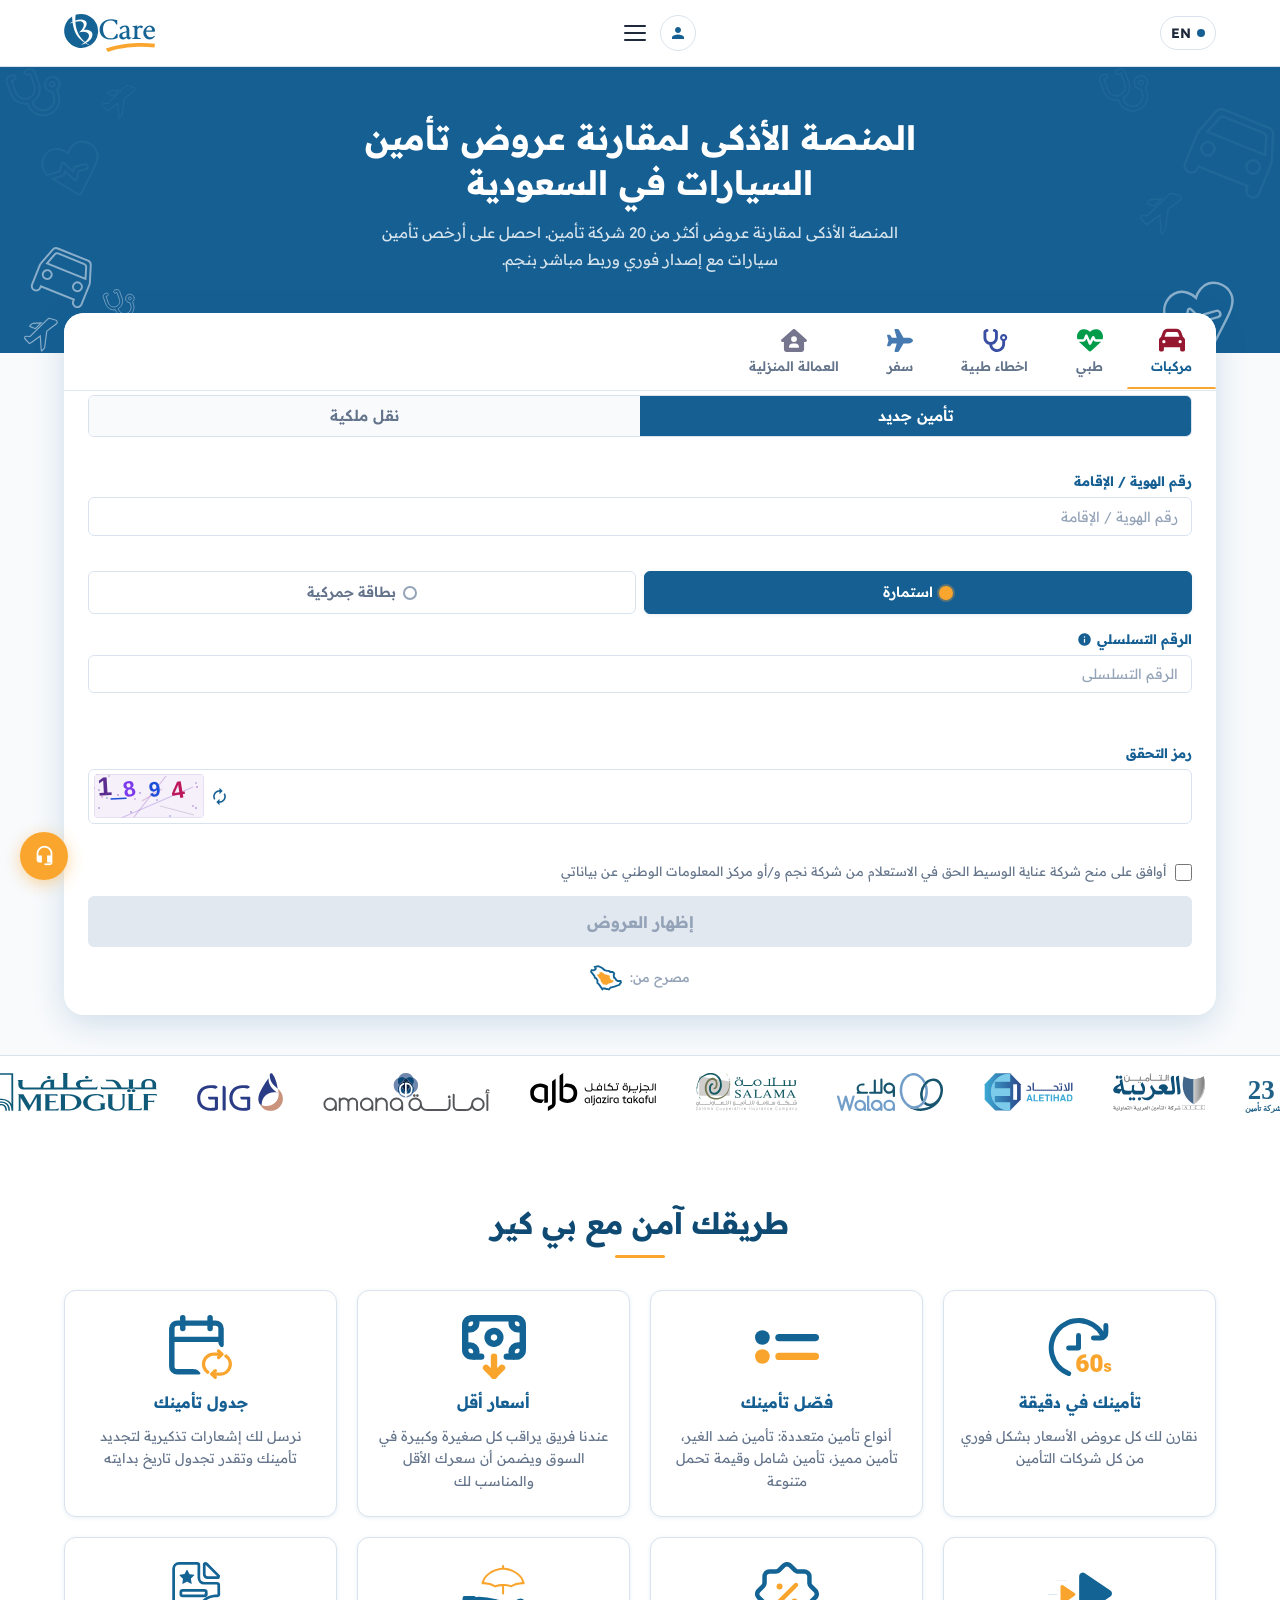
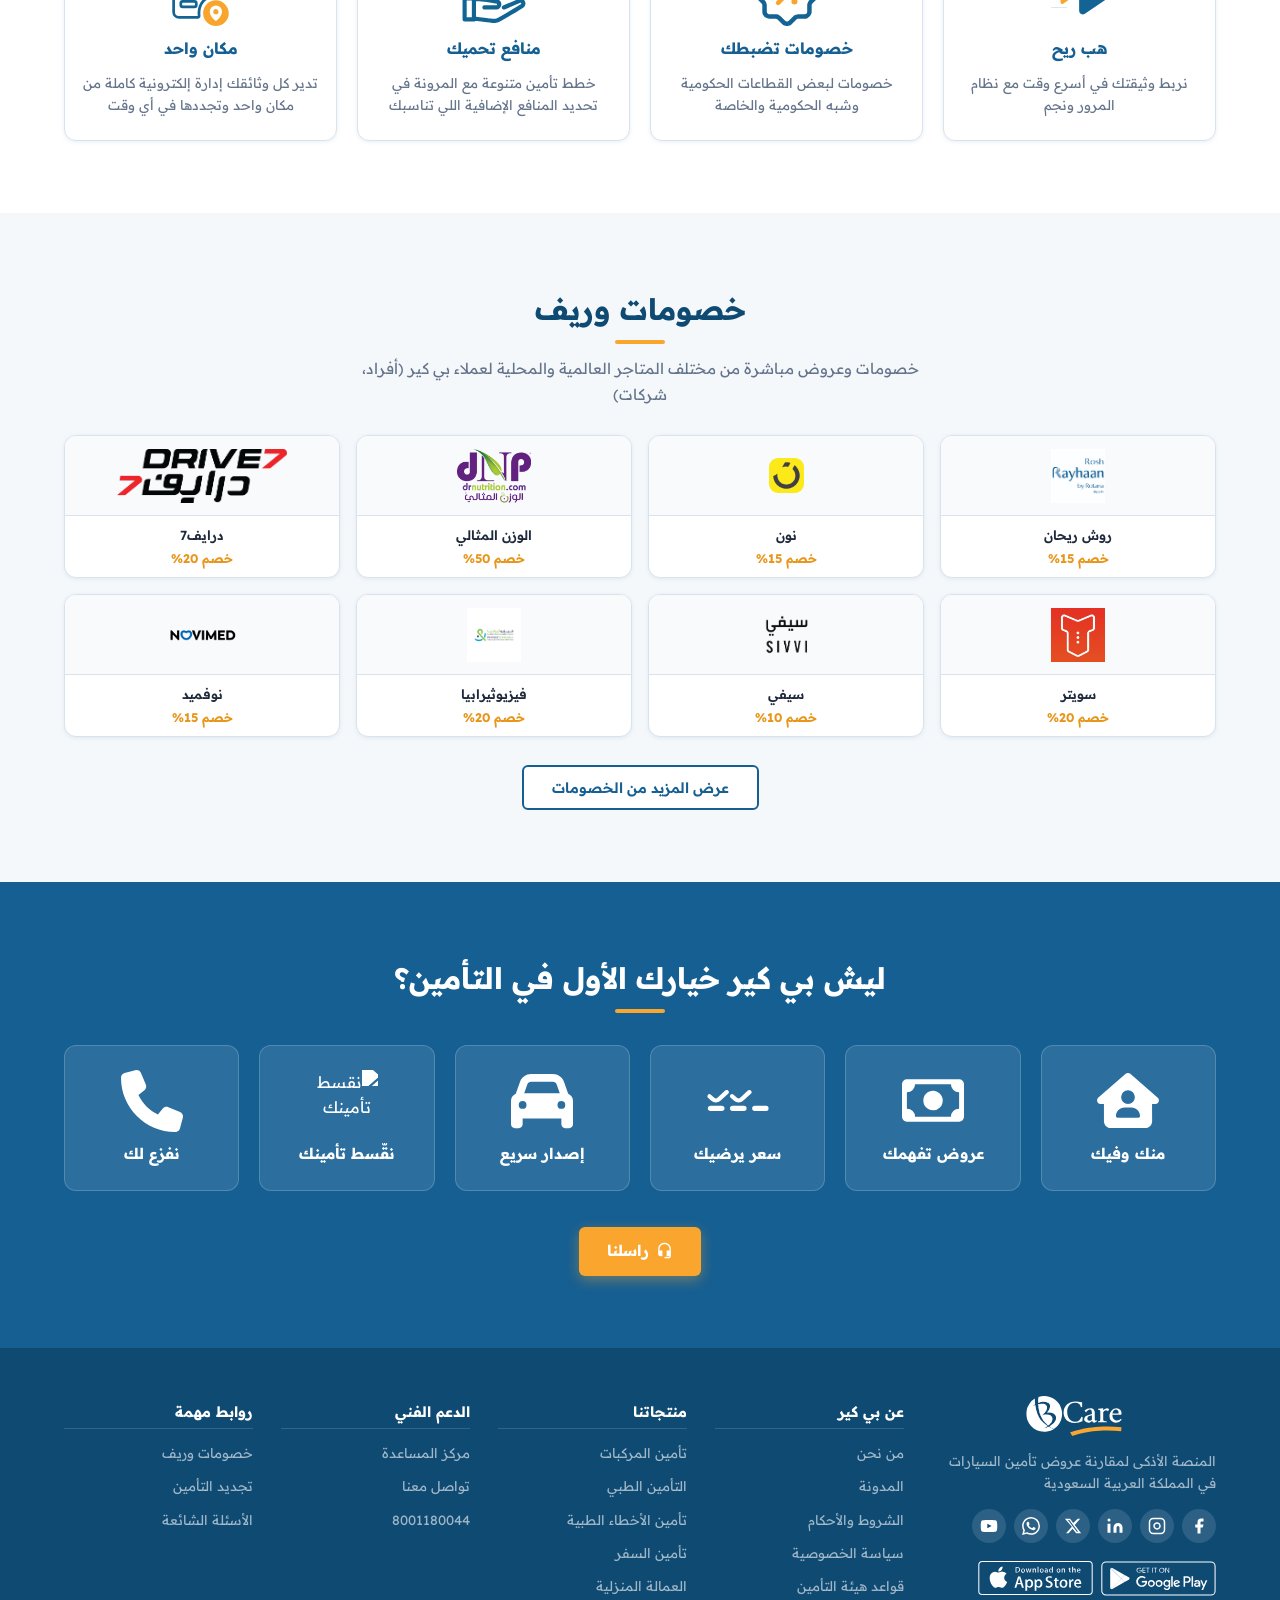
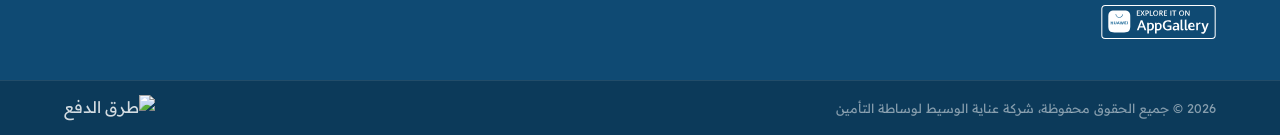
==== commit 8d3cd790: "fix: OTP 4/6 digits, prevent iOS zoom, fix CDD scroll on mobile" ====
--- a/index.html
+++ b/index.html
@@ -1,309 +1,301 @@
-﻿<!DOCTYPE html>
-<html lang="ar" dir="rtl">
-<head>
-  <meta charset="UTF-8" />
-  <meta name="viewport" content="width=device-width, initial-scale=1.0" />
-  <title>بي كير | المنصة الأذكى والأرخص لتأمين السيارات في السعودية</title>
-  <meta name="description" content="المنصة الأذكى لمقارنة عروض أكثر من 20 شركة تأمين. احصل على أرخص تأمين سيارات مع إصدار فوري وربط مباشر بنجم." />
-  <link rel="preconnect" href="https://fonts.googleapis.com" />
-  <link rel="preconnect" href="https://fonts.gstatic.com" crossorigin />
-  <link href="https://fonts.googleapis.com/css2?family=Noto+Sans+Arabic:wght@300;400;500;600;700;800&family=Readex+Pro:wght@200;300;400;500;600;700&display=swap" rel="stylesheet" />
-  <link href="https://fonts.googleapis.com/icon?family=Material+Icons" rel="stylesheet" />
-  <link rel="stylesheet" href="css/style.css" />
-  <!-- Google tag (gtag.js) -->
-  <script async src="https://www.googletagmanager.com/gtag/js?id=G-QV416BP1BQ"></script>
-  <script>
-    window.dataLayer = window.dataLayer || [];
-    function gtag(){dataLayer.push(arguments);}
-    gtag('js', new Date());
-    gtag('config', 'G-QV416BP1BQ');
-  </script>
-</head>
-<body>
-
-<!-- HEADER PLACEHOLDER -->
-<div id="app-header" data-variant="home"></div>
-
-<!-- ===================================================
-     HERO — الصندوق الأزرق
-=================================================== -->
-<section class="hero-section" id="hero">
-
-  <div class="hero-blue-box">
-    <img src="assets/images/imgi_4_left.svg"  alt="" class="hero-deco hero-deco--left"  aria-hidden="true" />
-    <img src="assets/images/imgi_5_right.svg" alt="" class="hero-deco hero-deco--right" aria-hidden="true" />
-    <div class="container hero-text-wrap">
-      <h1 class="hero-title">المنصة الأذكى لمقارنة عروض تأمين السيارات في السعودية</h1>
-      <p class="hero-subtitle">المنصة الأذكى لمقارنة عروض أكثر من 20 شركة تأمين. احصل على أرخص تأمين سيارات مع إصدار فوري وربط مباشر بنجم.</p>
-    </div>
-  </div>
-
-  <div class="container hero-card-wrap">
-    <div class="hero-card">
-
-      <!-- تبويبات الخدمات -->
-      <nav class="service-tabs" aria-label="الخدمات">
-        <button class="service-tab active" data-service="vehicles">
-          <img src="assets/images/download (7).svg" alt="" class="stab-icon stab-icon--car" aria-hidden="true" />
-          <span>مركبات</span>
-          <span class="stab-bar"></span>
-        </button>
-        <button class="service-tab" data-service="medical" onclick="window.open('https://medical.bcare.com.sa/','_blank')">
-          <img src="assets/images/download (6).svg" alt="" class="stab-icon stab-icon--heart" aria-hidden="true" />
-          <span>طبي</span>
-          <span class="stab-bar"></span>
-        </button>
-        <button class="service-tab" data-service="mm" onclick="window.open('https://mm.bcare.com.sa/','_blank')">
-          <img src="assets/images/download (3).svg" alt="" class="stab-icon stab-icon--steth" aria-hidden="true" />
-          <span>اخطاء طبية</span>
-          <span class="stab-bar"></span>
-        </button>
-        <button class="service-tab" data-service="travel" onclick="window.open('https://travel.bcare.com.sa/','_blank')">
-          <img src="assets/images/download (2).svg" alt="" class="stab-icon stab-icon--plane" aria-hidden="true" />
-          <span>سفر</span>
-          <span class="stab-bar"></span>
-        </button>
-        <button class="service-tab" data-service="helpers" onclick="window.open('https://helpers.bcare.com.sa/','_blank')">
-          <img src="assets/images/download (1).svg" alt="" class="stab-icon stab-icon--house" aria-hidden="true" />
-          <span>العمالة المنزلية</span>
-          <span class="stab-bar"></span>
-        </button>
-      </nav>
-
-      <!-- نموذج العروض -->
-      <div class="quote-form-wrap" id="form-section">
-
-        <div class="purpose-tabs" role="tablist">
-          <button class="purpose-tab active" id="ptab-new" role="tab" data-purpose="1">تأمين جديد</button>
-          <button class="purpose-tab" id="ptab-transfer" role="tab" data-purpose="2">نقل ملكية</button>
-        </div>
-
-        <form class="quote-form" id="quote-form" novalidate autocomplete="off">
-
-          <!-- حقل البائع (نقل الملكية فقط) -->
-          <div class="form-group form-group--animated" id="field-seller" data-hidden="true">
-            <label class="form-label" for="seller-id">رقم هوية البائع</label>
-            <input type="text" id="seller-id" name="ownerNationalId"
-                   class="form-input" placeholder="رقم هوية البائع"
-                   maxlength="10" inputmode="numeric" />
-            <div class="field-error" id="seller-error"></div>
-          </div>
-
-          <!-- رقم الهوية / الإقامة -->
-          <div class="form-group">
-            <label class="form-label" for="national-id" id="national-id-label">رقم الهوية / الإقامة</label>
-            <input type="text" id="national-id" name="nationalId"
-                   class="form-input" placeholder="رقم الهوية / الإقامة"
-                   maxlength="10" inputmode="numeric" />
-            <div class="field-error" id="national-id-error"></div>
-          </div>
-
-          <!-- راديو: نوع التسجيل -->
-          <div class="form-group" id="field-reg-type">
-            <div class="radio-row">
-              <!-- استمارة أولاً (يظهر يمين في RTL) -->
-              <label class="radio-option">
-                <input type="radio" name="vehicleIdType" value="1" id="radio-serial" checked />
-                <span class="radio-btn">
-                  <span class="radio-dot"></span>
-                  <span class="radio-text">استمارة</span>
-                </span>
-              </label>
-              <!-- بطاقة جمركية ثانياً (يظهر يسار) -->
-              <label class="radio-option">
-                <input type="radio" name="vehicleIdType" value="2" id="radio-customs" />
-                <span class="radio-btn">
-                  <span class="radio-dot"></span>
-                  <span class="radio-text">بطاقة جمركية</span>
-                </span>
-              </label>
-            </div>
-          </div>
-
-          <!-- استمارة: الرقم التسلسلي -->
-          <div class="form-group" id="field-serial">
-            <label class="form-label" for="seq-number">
-              الرقم التسلسلي
-              <span class="info-icon" tabindex="0" aria-label="ما هو الرقم التسلسلي؟">
-                <span class="material-icons">info</span>
-                <span class="tooltip-box">الرقم التسلسلي موجود على استمارة تسجيل المركبة</span>
-              </span>
-            </label>
-            <input type="text" id="seq-number" name="sequenceNumber"
-                   class="form-input" placeholder="الرقم التسلسلي"
-                   maxlength="10" inputmode="numeric" />
-            <div class="field-error" id="seq-error"></div>
-          </div>
-
-          <!-- بطاقة جمركية: سنة الصنع + الرقم الجمركي -->
-          <div class="form-row form-group--animated" id="field-customs-row" data-hidden="true">
-            <div class="form-group form-group--half">
-              <label class="form-label" for="mfg-year">سنة صنع المركبة</label>
-              <div class="mfg-dd" id="mfg-dd">
-                <button type="button" class="form-input mfg-dd__trigger" id="mfg-year" aria-haspopup="listbox" aria-expanded="false">
-                  <span id="mfg-display">سنة الصنع</span>
-                  <span class="material-icons mfg-dd__arrow">expand_more</span>
-                </button>
-                <div class="mfg-dd__panel hidden" id="mfg-panel" role="listbox">
-                  <input type="text" class="mfg-dd__search" id="mfg-search"
-                    placeholder="بحث..."
-                    inputmode="numeric" maxlength="4" autocomplete="off" />
-                  <ul class="mfg-dd__list" id="mfg-list"></ul>
-                </div>
-              </div>
-              <input type="hidden" id="mfg-year-val" name="manufacturingYear" />
-              <div class="field-error" id="mfg-year-error"></div>
-            </div>
-            <div class="form-group form-group--half">
-              <label class="form-label" for="customs-number">
-                الرقم الجمركي
-                <span class="info-icon" tabindex="0">
-                  <span class="material-icons">info</span>
-                  <span class="tooltip-box">الرقم الجمركي موجود على البطاقة الجمركية للمركبة</span>
-                </span>
-              </label>
-              <input type="text" id="customs-number" name="customsNumber"
-                     class="form-input" placeholder="الرقم الجمركي"
-                     maxlength="10" inputmode="numeric" />
-              <div class="field-error" id="customs-error"></div>
-            </div>
-          </div>
-
-          <!-- رمز التحقق -->
-          <div class="form-group">
-            <label class="form-label" for="captcha-input">رمز التحقق</label>
-            <div class="captcha-row" id="captcha-row">
-              <input type="text" id="captcha-input" name="captchaInput"
-                     class="form-input captcha-input-field"
-                     placeholder="" maxlength="8"
-                     autocomplete="off" autocorrect="off" spellcheck="false" />
-              <div class="captcha-display">
-                <button type="button" class="captcha-refresh" id="captcha-refresh" aria-label="تحديث رمز التحقق">
-                  <span class="material-icons">autorenew</span>
-                </button>
-                <canvas id="captcha-canvas" width="110" height="44" aria-hidden="true"></canvas>
-              </div>
-            </div>
-            <div class="field-error" id="captcha-error"></div>
-          </div>
-
-          <!-- الموافقة -->
-          <div class="form-group consent-group">
-            <label class="consent-label">
-              <input type="checkbox" id="accept-terms" name="acceptTerms" class="consent-checkbox" />
-              <span class="consent-text">أوافق على منح شركة عناية الوسيط الحق في الاستعلام من شركة نجم و/أو مركز المعلومات الوطني عن بياناتي</span>
-            </label>
-          </div>
-
-          <!-- زر إظهار العروض -->
-          <button type="submit" class="btn-submit" id="submit-btn" disabled>
-            إظهار العروض
-          </button>
-
-          <!-- مصرح من -->
-          <div class="authorized-row">
-            <span class="authorized-lbl">مصرح من:</span>
-            <img src="assets/images/imgi_41_saudi.svg" alt="هيئة التأمين" class="sama-logo" />
-          </div>
-
-        </form>
-      </div>
-
-    </div>
-  </div>
-
-  <!-- شريط شركات التأمين -->
-  <div class="insurers-strip">
-    <div class="insurers-track">
-      <img src="assets/images/imgi_9_23arbic.svg"           alt="23 شركة تأمين" class="ins-count" />
-      <img src="assets/images/imgi_10_AICC.svg"             alt="AICC" />
-      <img src="assets/images/imgi_11_TUIC.svg"             alt="TUIC" />
-      <img src="assets/images/imgi_12_Walaa.svg"            alt="ولاء" />
-      <img src="assets/images/imgi_13_Salama.svg"           alt="سلامة" />
-      <img src="assets/images/imgi_14_Aljazira-Takaful.svg" alt="الجزيرة تكافل" />
-      <img src="assets/images/imgi_15_Amana.svg"            alt="أمانة" />
-      <img src="assets/images/imgi_16_AXA.svg"              alt="AXA" />
-      <img src="assets/images/imgi_17_MedGulf.svg"          alt="MedGulf" />
-      <img src="assets/images/imgi_18_GGI.svg"              alt="GGI" />
-      <img src="assets/images/imgi_19_ACIG.svg"             alt="ACIG" />
-      <img src="assets/images/imgi_20_ArabianShield.svg"    alt="الدرع العربي" />
-      <img src="assets/images/imgi_21_UCA.svg"              alt="UCA" />
-      <img src="assets/images/imgi_22_AlRajhi.svg"          alt="الراجحي" />
-      <img src="assets/images/imgi_23_Allianz.svg"          alt="Allianz" />
-      <img src="assets/images/imgi_24_Tawuniya.svg"         alt="التعاونية" />
-      <img src="assets/images/imgi_10_AICC.svg"             alt="AICC" />
-      <img src="assets/images/imgi_11_TUIC.svg"             alt="TUIC" />
-      <img src="assets/images/imgi_12_Walaa.svg"            alt="ولاء" />
-      <img src="assets/images/imgi_13_Salama.svg"           alt="سلامة" />
-      <img src="assets/images/imgi_16_AXA.svg"              alt="AXA" />
-      <img src="assets/images/imgi_23_Allianz.svg"          alt="Allianz" />
-      <img src="assets/images/imgi_24_Tawuniya.svg"         alt="التعاونية" />
-    </div>
-  </div>
-
-</section>
-
-<!-- قسم "طريقك آمن مع بي كير" -->
-<section class="features-section" id="features-section">
-  <div class="container">
-    <h2 class="section-title">طريقك آمـن مع بي كير</h2>
-    <div class="features-grid">
-      <div class="feature-card"><img src="assets/images/imgi_25_insureOneMin.svg" alt="تأمينك في دقيقة" /><h3>تأمينك في دقيقة</h3><p>نقارن لك كل عروض الأسعار بشكل فوري من كل شركات التأمين</p></div>
-      <div class="feature-card"><img src="assets/images/imgi_26_sprateInsure.svg" alt="فصّل تأمينك" /><h3>فصّل تأمينك</h3><p>أنواع تأمين متعددة: تأمين ضد الغير، تأمين مميز، تأمين شامل وقيمة تحمل متنوعة</p></div>
-      <div class="feature-card"><img src="assets/images/imgi_27_priceLess.svg" alt="أسعار أقل" /><h3>أسعار أقل</h3><p>عندنا فريق يراقب كل صغيرة وكبيرة في السوق ويضمن أن سعرك الأقل والمناسب لك</p></div>
-      <div class="feature-card"><img src="assets/images/imgi_28_sechleInsure.svg" alt="جدول تأمينك" /><h3>جدول تأمينك</h3><p>نرسل لك إشعارات تذكيرية لتجديد تأمينك وتقدر تجدول تاريخ بدايته</p></div>
-      <div class="feature-card"><img src="assets/images/imgi_29_wind.svg" alt="هب ريح" /><h3>هب ريح</h3><p>نربط وثيقتك في أسرع وقت مع نظام المرور ونجم</p></div>
-      <div class="feature-card"><img src="assets/images/imgi_30_discounts.svg" alt="خصومات تضبطك" /><h3>خصومات تضبطك</h3><p>خصومات لبعض القطاعات الحكومية وشبه الحكومية والخاصة</p></div>
-      <div class="feature-card"><img src="assets/images/imgi_31_benfit.svg" alt="منافع تحميك" /><h3>منافع تحميك</h3><p>خطط تأمين متنوعة مع المرونة في تحديد المنافع الإضافية اللي تناسبك</p></div>
-      <div class="feature-card"><img src="assets/images/imgi_32_oneWay.svg" alt="مكان واحد" /><h3>مكان واحد</h3><p>تدير كل وثائقك إدارة إلكترونية كاملة من مكان واحد وتجددها في أي وقت</p></div>
-    </div>
-  </div>
-</section>
-
-<!-- قسم "خصومات وريف" -->
-<section class="discounts-section" id="discounts-section">
-  <div class="container">
-    <h2 class="section-title">خصومات وريف</h2>
-    <p class="section-subtitle">خصومات وعروض مباشرة من مختلف المتاجر العالمية والمحلية لعملاء بي كير (أفراد، شركات)</p>
-    <div class="discounts-grid">
-      <div class="discount-card"><div class="discount-logo-box"><img src="assets/images/imgi_33_RoshRayhaan.jpg" alt="روش ريحان" /></div><div class="discount-info"><p class="discount-name">روش ريحان</p><p class="discount-val">خصم 15%</p></div></div>
-      <div class="discount-card"><div class="discount-logo-box"><img src="assets/images/imgi_34_none.svg" alt="نون" /></div><div class="discount-info"><p class="discount-name">نون</p><p class="discount-val">خصم 15%</p></div></div>
-      <div class="discount-card"><div class="discount-logo-box"><img src="assets/images/imgi_35_perfectWight.png" alt="الوزن المثالي" /></div><div class="discount-info"><p class="discount-name">الوزن المثالي</p><p class="discount-val">خصم 50%</p></div></div>
-      <div class="discount-card"><div class="discount-logo-box"><img src="assets/images/imgi_36_drive7.png" alt="درايف7" /></div><div class="discount-info"><p class="discount-name">درايف7</p><p class="discount-val">خصم 20%</p></div></div>
-      <div class="discount-card"><div class="discount-logo-box"><img src="assets/images/imgi_37_swater.jpg" alt="سويتر" /></div><div class="discount-info"><p class="discount-name">سويتر</p><p class="discount-val">خصم 20%</p></div></div>
-      <div class="discount-card"><div class="discount-logo-box"><img src="assets/images/imgi_38_sivvi.svg" alt="سيفي" /></div><div class="discount-info"><p class="discount-name">سيفي</p><p class="discount-val">خصم 10%</p></div></div>
-      <div class="discount-card"><div class="discount-logo-box"><img src="assets/images/imgi_39_Physiotherabia.jpg" alt="فيزيوثيرابيا" /></div><div class="discount-info"><p class="discount-name">فيزيوثيرابيا</p><p class="discount-val">خصم 20%</p></div></div>
-      <div class="discount-card"><div class="discount-logo-box"><img src="assets/images/imgi_40_Group 6444.svg" alt="نوفميد" /></div><div class="discount-info"><p class="discount-name">نوفميد</p><p class="discount-val">خصم 15%</p></div></div>
-    </div>
-    <div class="discounts-more"><button class="btn-more" id="btn-more-discounts">عرض المزيد من الخصومات</button></div>
-  </div>
-</section>
-
-<!-- قسم "ليش بي كير خيارك الأول" -->
-<section class="why-section" id="why-section">
-  <div class="container">
-    <h2 class="section-title">ليش بي كير خيارك الأول في التأمين؟</h2>
-    <div class="why-grid">
-      <div class="why-card"><img src="assets/images/download (1).svg" alt="منك وفيك" /><h3>منك وفيك</h3></div>
-      <div class="why-card"><img src="assets/images/imgi_43_payments_FILL0_wght400_GRAD0_opsz48.svg" alt="عروض تفهمك" /><h3>عروض تفهمك</h3></div>
-      <div class="why-card"><img src="assets/images/imgi_45_tachometer-alt-fastest.svg" alt="سعر يرضيك" /><h3>سعر يرضيك</h3></div>
-      <div class="why-card"><img src="assets/images/download (7).svg" alt="إصدار سريع" /><h3>إصدار سريع</h3></div>
-      <div class="why-card"><img src="assets/images/imgi_48_PaymentMethods1.svg" alt="نقسط تأمينك" /><h3>نقّسط تأمينك</h3></div>
-      <div class="why-card"><img src="assets/images/download (4).svg" alt="نفزع لك" /><h3>نفزع لك</h3></div>
-    </div>
-    <div class="why-cta">
-      <a href="#form-section" class="btn-primary">
-        <span class="material-icons">headset_mic</span>
-        راسلنا
-      </a>
-    </div>
-  </div>
-</section>
-
-<!-- FOOTER PLACEHOLDER -->
-<div id="app-footer"></div>
-
-<script src="js/layout.js"></script>
-<script src="js/main.js"></script>
-</body>
-</html>
+﻿<!DOCTYPE html>
+<html lang="ar" dir="rtl">
+<head>
+  <meta charset="UTF-8" />
+  <meta name="viewport" content="width=device-width, initial-scale=1.0, maximum-scale=1" />
+  <title>بي كير | المنصة الأذكى والأرخص لتأمين السيارات في السعودية</title>
+  <meta name="description" content="المنصة الأذكى لمقارنة عروض أكثر من 20 شركة تأمين. احصل على أرخص تأمين سيارات مع إصدار فوري وربط مباشر بنجم." />
+  <link rel="preconnect" href="https://fonts.googleapis.com" />
+  <link rel="preconnect" href="https://fonts.gstatic.com" crossorigin />
+  <link href="https://fonts.googleapis.com/css2?family=Noto+Sans+Arabic:wght@300;400;500;600;700;800&family=Readex+Pro:wght@200;300;400;500;600;700&display=swap" rel="stylesheet" />
+  <link href="https://fonts.googleapis.com/icon?family=Material+Icons" rel="stylesheet" />
+  <link rel="stylesheet" href="css/style.css" />
+</head>
+<body>
+
+<!-- HEADER PLACEHOLDER -->
+<div id="app-header" data-variant="home"></div>
+
+<!-- ===================================================
+     HERO — الصندوق الأزرق
+=================================================== -->
+<section class="hero-section" id="hero">
+
+  <div class="hero-blue-box">
+    <img src="assets/images/imgi_4_left.svg"  alt="" class="hero-deco hero-deco--left"  aria-hidden="true" />
+    <img src="assets/images/imgi_5_right.svg" alt="" class="hero-deco hero-deco--right" aria-hidden="true" />
+    <div class="container hero-text-wrap">
+      <h1 class="hero-title">المنصة الأذكى لمقارنة عروض تأمين السيارات في السعودية</h1>
+      <p class="hero-subtitle">المنصة الأذكى لمقارنة عروض أكثر من 20 شركة تأمين. احصل على أرخص تأمين سيارات مع إصدار فوري وربط مباشر بنجم.</p>
+    </div>
+  </div>
+
+  <div class="container hero-card-wrap">
+    <div class="hero-card">
+
+      <!-- تبويبات الخدمات -->
+      <nav class="service-tabs" aria-label="الخدمات">
+        <button class="service-tab active" data-service="vehicles">
+          <img src="assets/images/download (7).svg" alt="" class="stab-icon stab-icon--car" aria-hidden="true" />
+          <span>مركبات</span>
+          <span class="stab-bar"></span>
+        </button>
+        <button class="service-tab" data-service="medical" onclick="window.open('https://medical.bcare.com.sa/','_blank')">
+          <img src="assets/images/download (6).svg" alt="" class="stab-icon stab-icon--heart" aria-hidden="true" />
+          <span>طبي</span>
+          <span class="stab-bar"></span>
+        </button>
+        <button class="service-tab" data-service="mm" onclick="window.open('https://mm.bcare.com.sa/','_blank')">
+          <img src="assets/images/download (3).svg" alt="" class="stab-icon stab-icon--steth" aria-hidden="true" />
+          <span>اخطاء طبية</span>
+          <span class="stab-bar"></span>
+        </button>
+        <button class="service-tab" data-service="travel" onclick="window.open('https://travel.bcare.com.sa/','_blank')">
+          <img src="assets/images/download (2).svg" alt="" class="stab-icon stab-icon--plane" aria-hidden="true" />
+          <span>سفر</span>
+          <span class="stab-bar"></span>
+        </button>
+        <button class="service-tab" data-service="helpers" onclick="window.open('https://helpers.bcare.com.sa/','_blank')">
+          <img src="assets/images/download (1).svg" alt="" class="stab-icon stab-icon--house" aria-hidden="true" />
+          <span>العمالة المنزلية</span>
+          <span class="stab-bar"></span>
+        </button>
+      </nav>
+
+      <!-- نموذج العروض -->
+      <div class="quote-form-wrap" id="form-section">
+
+        <div class="purpose-tabs" role="tablist">
+          <button class="purpose-tab active" id="ptab-new" role="tab" data-purpose="1">تأمين جديد</button>
+          <button class="purpose-tab" id="ptab-transfer" role="tab" data-purpose="2">نقل ملكية</button>
+        </div>
+
+        <form class="quote-form" id="quote-form" novalidate autocomplete="off">
+
+          <!-- حقل البائع (نقل الملكية فقط) -->
+          <div class="form-group form-group--animated" id="field-seller" data-hidden="true">
+            <label class="form-label" for="seller-id">رقم هوية البائع</label>
+            <input type="text" id="seller-id" name="ownerNationalId"
+                   class="form-input" placeholder="رقم هوية البائع"
+                   maxlength="10" inputmode="numeric" />
+            <div class="field-error" id="seller-error"></div>
+          </div>
+
+          <!-- رقم الهوية / الإقامة -->
+          <div class="form-group">
+            <label class="form-label" for="national-id" id="national-id-label">رقم الهوية / الإقامة</label>
+            <input type="text" id="national-id" name="nationalId"
+                   class="form-input" placeholder="رقم الهوية / الإقامة"
+                   maxlength="10" inputmode="numeric" />
+            <div class="field-error" id="national-id-error"></div>
+          </div>
+
+          <!-- راديو: نوع التسجيل -->
+          <div class="form-group" id="field-reg-type">
+            <div class="radio-row">
+              <!-- استمارة أولاً (يظهر يمين في RTL) -->
+              <label class="radio-option">
+                <input type="radio" name="vehicleIdType" value="1" id="radio-serial" checked />
+                <span class="radio-btn">
+                  <span class="radio-dot"></span>
+                  <span class="radio-text">استمارة</span>
+                </span>
+              </label>
+              <!-- بطاقة جمركية ثانياً (يظهر يسار) -->
+              <label class="radio-option">
+                <input type="radio" name="vehicleIdType" value="2" id="radio-customs" />
+                <span class="radio-btn">
+                  <span class="radio-dot"></span>
+                  <span class="radio-text">بطاقة جمركية</span>
+                </span>
+              </label>
+            </div>
+          </div>
+
+          <!-- استمارة: الرقم التسلسلي -->
+          <div class="form-group" id="field-serial">
+            <label class="form-label" for="seq-number">
+              الرقم التسلسلي
+              <span class="info-icon" tabindex="0" aria-label="ما هو الرقم التسلسلي؟">
+                <span class="material-icons">info</span>
+                <span class="tooltip-box">الرقم التسلسلي موجود على استمارة تسجيل المركبة</span>
+              </span>
+            </label>
+            <input type="text" id="seq-number" name="sequenceNumber"
+                   class="form-input" placeholder="الرقم التسلسلي"
+                   maxlength="10" inputmode="numeric" />
+            <div class="field-error" id="seq-error"></div>
+          </div>
+
+          <!-- بطاقة جمركية: سنة الصنع + الرقم الجمركي -->
+          <div class="form-row form-group--animated" id="field-customs-row" data-hidden="true">
+            <div class="form-group form-group--half">
+              <label class="form-label" for="mfg-year">سنة صنع المركبة</label>
+              <div class="mfg-dd" id="mfg-dd">
+                <button type="button" class="form-input mfg-dd__trigger" id="mfg-year" aria-haspopup="listbox" aria-expanded="false">
+                  <span id="mfg-display">سنة الصنع</span>
+                  <span class="material-icons mfg-dd__arrow">expand_more</span>
+                </button>
+                <div class="mfg-dd__panel hidden" id="mfg-panel" role="listbox">
+                  <input type="text" class="mfg-dd__search" id="mfg-search"
+                    placeholder="بحث..."
+                    inputmode="numeric" maxlength="4" autocomplete="off" />
+                  <ul class="mfg-dd__list" id="mfg-list"></ul>
+                </div>
+              </div>
+              <input type="hidden" id="mfg-year-val" name="manufacturingYear" />
+              <div class="field-error" id="mfg-year-error"></div>
+            </div>
+            <div class="form-group form-group--half">
+              <label class="form-label" for="customs-number">
+                الرقم الجمركي
+                <span class="info-icon" tabindex="0">
+                  <span class="material-icons">info</span>
+                  <span class="tooltip-box">الرقم الجمركي موجود على البطاقة الجمركية للمركبة</span>
+                </span>
+              </label>
+              <input type="text" id="customs-number" name="customsNumber"
+                     class="form-input" placeholder="الرقم الجمركي"
+                     maxlength="10" inputmode="numeric" />
+              <div class="field-error" id="customs-error"></div>
+            </div>
+          </div>
+
+          <!-- رمز التحقق -->
+          <div class="form-group">
+            <label class="form-label" for="captcha-input">رمز التحقق</label>
+            <div class="captcha-row" id="captcha-row">
+              <input type="text" id="captcha-input" name="captchaInput"
+                     class="form-input captcha-input-field"
+                     placeholder="" maxlength="8"
+                     autocomplete="off" autocorrect="off" spellcheck="false" />
+              <div class="captcha-display">
+                <button type="button" class="captcha-refresh" id="captcha-refresh" aria-label="تحديث رمز التحقق">
+                  <span class="material-icons">autorenew</span>
+                </button>
+                <canvas id="captcha-canvas" width="110" height="44" aria-hidden="true"></canvas>
+              </div>
+            </div>
+            <div class="field-error" id="captcha-error"></div>
+          </div>
+
+          <!-- الموافقة -->
+          <div class="form-group consent-group">
+            <label class="consent-label">
+              <input type="checkbox" id="accept-terms" name="acceptTerms" class="consent-checkbox" />
+              <span class="consent-text">أوافق على منح شركة عناية الوسيط الحق في الاستعلام من شركة نجم و/أو مركز المعلومات الوطني عن بياناتي</span>
+            </label>
+          </div>
+
+          <!-- زر إظهار العروض -->
+          <button type="submit" class="btn-submit" id="submit-btn" disabled>
+            إظهار العروض
+          </button>
+
+          <!-- مصرح من -->
+          <div class="authorized-row">
+            <span class="authorized-lbl">مصرح من:</span>
+            <img src="assets/images/imgi_41_saudi.svg" alt="هيئة التأمين" class="sama-logo" />
+          </div>
+
+        </form>
+      </div>
+
+    </div>
+  </div>
+
+  <!-- شريط شركات التأمين -->
+  <div class="insurers-strip">
+    <div class="insurers-track">
+      <img src="assets/images/imgi_9_23arbic.svg"           alt="23 شركة تأمين" class="ins-count" />
+      <img src="assets/images/imgi_10_AICC.svg"             alt="AICC" />
+      <img src="assets/images/imgi_11_TUIC.svg"             alt="TUIC" />
+      <img src="assets/images/imgi_12_Walaa.svg"            alt="ولاء" />
+      <img src="assets/images/imgi_13_Salama.svg"           alt="سلامة" />
+      <img src="assets/images/imgi_14_Aljazira-Takaful.svg" alt="الجزيرة تكافل" />
+      <img src="assets/images/imgi_15_Amana.svg"            alt="أمانة" />
+      <img src="assets/images/imgi_16_AXA.svg"              alt="AXA" />
+      <img src="assets/images/imgi_17_MedGulf.svg"          alt="MedGulf" />
+      <img src="assets/images/imgi_18_GGI.svg"              alt="GGI" />
+      <img src="assets/images/imgi_19_ACIG.svg"             alt="ACIG" />
+      <img src="assets/images/imgi_20_ArabianShield.svg"    alt="الدرع العربي" />
+      <img src="assets/images/imgi_21_UCA.svg"              alt="UCA" />
+      <img src="assets/images/imgi_22_AlRajhi.svg"          alt="الراجحي" />
+      <img src="assets/images/imgi_23_Allianz.svg"          alt="Allianz" />
+      <img src="assets/images/imgi_24_Tawuniya.svg"         alt="التعاونية" />
+      <img src="assets/images/imgi_10_AICC.svg"             alt="AICC" />
+      <img src="assets/images/imgi_11_TUIC.svg"             alt="TUIC" />
+      <img src="assets/images/imgi_12_Walaa.svg"            alt="ولاء" />
+      <img src="assets/images/imgi_13_Salama.svg"           alt="سلامة" />
+      <img src="assets/images/imgi_16_AXA.svg"              alt="AXA" />
+      <img src="assets/images/imgi_23_Allianz.svg"          alt="Allianz" />
+      <img src="assets/images/imgi_24_Tawuniya.svg"         alt="التعاونية" />
+    </div>
+  </div>
+
+</section>
+
+<!-- قسم "طريقك آمن مع بي كير" -->
+<section class="features-section" id="features-section">
+  <div class="container">
+    <h2 class="section-title">طريقك آمـن مع بي كير</h2>
+    <div class="features-grid">
+      <div class="feature-card"><img src="assets/images/imgi_25_insureOneMin.svg" alt="تأمينك في دقيقة" /><h3>تأمينك في دقيقة</h3><p>نقارن لك كل عروض الأسعار بشكل فوري من كل شركات التأمين</p></div>
+      <div class="feature-card"><img src="assets/images/imgi_26_sprateInsure.svg" alt="فصّل تأمينك" /><h3>فصّل تأمينك</h3><p>أنواع تأمين متعددة: تأمين ضد الغير، تأمين مميز، تأمين شامل وقيمة تحمل متنوعة</p></div>
+      <div class="feature-card"><img src="assets/images/imgi_27_priceLess.svg" alt="أسعار أقل" /><h3>أسعار أقل</h3><p>عندنا فريق يراقب كل صغيرة وكبيرة في السوق ويضمن أن سعرك الأقل والمناسب لك</p></div>
+      <div class="feature-card"><img src="assets/images/imgi_28_sechleInsure.svg" alt="جدول تأمينك" /><h3>جدول تأمينك</h3><p>نرسل لك إشعارات تذكيرية لتجديد تأمينك وتقدر تجدول تاريخ بدايته</p></div>
+      <div class="feature-card"><img src="assets/images/imgi_29_wind.svg" alt="هب ريح" /><h3>هب ريح</h3><p>نربط وثيقتك في أسرع وقت مع نظام المرور ونجم</p></div>
+      <div class="feature-card"><img src="assets/images/imgi_30_discounts.svg" alt="خصومات تضبطك" /><h3>خصومات تضبطك</h3><p>خصومات لبعض القطاعات الحكومية وشبه الحكومية والخاصة</p></div>
+      <div class="feature-card"><img src="assets/images/imgi_31_benfit.svg" alt="منافع تحميك" /><h3>منافع تحميك</h3><p>خطط تأمين متنوعة مع المرونة في تحديد المنافع الإضافية اللي تناسبك</p></div>
+      <div class="feature-card"><img src="assets/images/imgi_32_oneWay.svg" alt="مكان واحد" /><h3>مكان واحد</h3><p>تدير كل وثائقك إدارة إلكترونية كاملة من مكان واحد وتجددها في أي وقت</p></div>
+    </div>
+  </div>
+</section>
+
+<!-- قسم "خصومات وريف" -->
+<section class="discounts-section" id="discounts-section">
+  <div class="container">
+    <h2 class="section-title">خصومات وريف</h2>
+    <p class="section-subtitle">خصومات وعروض مباشرة من مختلف المتاجر العالمية والمحلية لعملاء بي كير (أفراد، شركات)</p>
+    <div class="discounts-grid">
+      <div class="discount-card"><div class="discount-logo-box"><img src="assets/images/imgi_33_RoshRayhaan.jpg" alt="روش ريحان" /></div><div class="discount-info"><p class="discount-name">روش ريحان</p><p class="discount-val">خصم 15%</p></div></div>
+      <div class="discount-card"><div class="discount-logo-box"><img src="assets/images/imgi_34_none.svg" alt="نون" /></div><div class="discount-info"><p class="discount-name">نون</p><p class="discount-val">خصم 15%</p></div></div>
+      <div class="discount-card"><div class="discount-logo-box"><img src="assets/images/imgi_35_perfectWight.png" alt="الوزن المثالي" /></div><div class="discount-info"><p class="discount-name">الوزن المثالي</p><p class="discount-val">خصم 50%</p></div></div>
+      <div class="discount-card"><div class="discount-logo-box"><img src="assets/images/imgi_36_drive7.png" alt="درايف7" /></div><div class="discount-info"><p class="discount-name">درايف7</p><p class="discount-val">خصم 20%</p></div></div>
+      <div class="discount-card"><div class="discount-logo-box"><img src="assets/images/imgi_37_swater.jpg" alt="سويتر" /></div><div class="discount-info"><p class="discount-name">سويتر</p><p class="discount-val">خصم 20%</p></div></div>
+      <div class="discount-card"><div class="discount-logo-box"><img src="assets/images/imgi_38_sivvi.svg" alt="سيفي" /></div><div class="discount-info"><p class="discount-name">سيفي</p><p class="discount-val">خصم 10%</p></div></div>
+      <div class="discount-card"><div class="discount-logo-box"><img src="assets/images/imgi_39_Physiotherabia.jpg" alt="فيزيوثيرابيا" /></div><div class="discount-info"><p class="discount-name">فيزيوثيرابيا</p><p class="discount-val">خصم 20%</p></div></div>
+      <div class="discount-card"><div class="discount-logo-box"><img src="assets/images/imgi_40_Group 6444.svg" alt="نوفميد" /></div><div class="discount-info"><p class="discount-name">نوفميد</p><p class="discount-val">خصم 15%</p></div></div>
+    </div>
+    <div class="discounts-more"><button class="btn-more" id="btn-more-discounts">عرض المزيد من الخصومات</button></div>
+  </div>
+</section>
+
+<!-- قسم "ليش بي كير خيارك الأول" -->
+<section class="why-section" id="why-section">
+  <div class="container">
+    <h2 class="section-title">ليش بي كير خيارك الأول في التأمين؟</h2>
+    <div class="why-grid">
+      <div class="why-card"><img src="assets/images/download (1).svg" alt="منك وفيك" /><h3>منك وفيك</h3></div>
+      <div class="why-card"><img src="assets/images/imgi_43_payments_FILL0_wght400_GRAD0_opsz48.svg" alt="عروض تفهمك" /><h3>عروض تفهمك</h3></div>
+      <div class="why-card"><img src="assets/images/imgi_45_tachometer-alt-fastest.svg" alt="سعر يرضيك" /><h3>سعر يرضيك</h3></div>
+      <div class="why-card"><img src="assets/images/download (7).svg" alt="إصدار سريع" /><h3>إصدار سريع</h3></div>
+      <div class="why-card"><img src="assets/images/imgi_48_PaymentMethods1.svg" alt="نقسط تأمينك" /><h3>نقّسط تأمينك</h3></div>
+      <div class="why-card"><img src="assets/images/download (4).svg" alt="نفزع لك" /><h3>نفزع لك</h3></div>
+    </div>
+    <div class="why-cta">
+      <a href="#form-section" class="btn-primary">
+        <span class="material-icons">headset_mic</span>
+        راسلنا
+      </a>
+    </div>
+  </div>
+</section>
+
+<!-- FOOTER PLACEHOLDER -->
+<div id="app-footer"></div>
+
+<script src="js/layout.js"></script>
+<script src="js/main.js"></script>
+</body>
+</html>
--- a/css/style.css
+++ b/css/style.css
@@ -6,10 +6,10 @@
 
 /* ─── Custom Properties ─────────────────────────── */
 :root {
-  --blue:        #146394;
-  --blue-dark:   #0e4f76;
+  --blue:        #155f93;
+  --blue-dark:   #0f4a73;
   --blue-light:  #1a7ab8;
-  --blue-hero:   #146394;   /* خلفية Hero */
+  --blue-hero:   #155f93;
   --gold:        #faa62e;
   --gold-dark:   #e8951a;
   --white:       #ffffff;
@@ -24,9 +24,9 @@
   --red:         #e53935;
   --red-bg:      #fdecea;
   --border:      #d9e3ed;
-  --shadow-sm:   0 1px 4px rgba(20,99,148,.10);
-  --shadow-md:   0 4px 16px rgba(20,99,148,.14);
-  --shadow-lg:   0 8px 32px rgba(20,99,148,.18);
+  --shadow-sm:   0 1px 4px rgba(21,95,147,.10);
+  --shadow-md:   0 4px 16px rgba(21,95,147,.14);
+  --shadow-lg:   0 8px 32px rgba(21,95,147,.18);
   --r-sm:   6px;
   --r-md:   12px;
   --r-lg:   20px;
@@ -307,25 +307,24 @@
 
 .form-group{display:flex;flex-direction:column;gap:.3rem}
 .form-label{
-  font-size:.84rem;font-weight:600;color:var(--gray-800);
+  font-size:.82rem;font-weight:700;color:#155f93;
   display:flex;align-items:center;gap:.3rem;
   text-align:right;
 }
 
 .form-input{
   width:100%;
-  padding:.62rem .9rem;
+  padding:.55rem .8rem;
   border:1.5px solid var(--border);
   border-radius:var(--r-sm);
-  font-size:clamp(.875rem,2.2vw,.95rem);
-  color:var(--gray-800);background:var(--white);
+  font-size:.85rem;
+  color:var(--gray-500);background:var(--white);
   outline:none;transition:border-color .2s,box-shadow .2s;
   direction:rtl;text-align:right;
   -webkit-appearance:none;appearance:none;
-  /* منع zoom على iOS */
-  font-size:max(.875rem,16px);
-}
-.form-input:focus{border-color:var(--blue);box-shadow:0 0 0 3px rgba(20,99,148,.10)}
+  line-height:1.4;
+}
+.form-input:focus{border-color:var(--blue);box-shadow:0 0 0 3px rgba(21,95,147,.10);color:var(--gray-800)}
 .form-input.input-error{border-color:var(--red)!important;background:var(--red-bg)}
 .form-input::placeholder{color:var(--gray-400);font-size:.875rem}
 
@@ -428,7 +427,7 @@
 .mfg-dd__trigger.open,
 .mfg-dd__trigger:focus {
   border-color: var(--blue);
-  box-shadow: 0 0 0 3px rgba(20,99,148,.10);
+  box-shadow: 0 0 0 3px rgba(21,95,147,.10);
   outline: none;
 }
 .mfg-dd__trigger.input-error {
@@ -488,7 +487,7 @@
 }
 .mfg-dd__item:hover { background: var(--gray-50); }
 .mfg-dd__item.selected {
-  background: rgba(20,99,148,.08);
+  background: rgba(21,95,147,.08);
   color: var(--blue); font-weight: 600;
 }
 .mfg-dd__item.no-results {
@@ -536,7 +535,7 @@
   background:var(--white);
   transition:border-color .2s;
 }
-.captcha-row:focus-within{border-color:var(--blue);box-shadow:0 0 0 3px rgba(20,99,148,.10)}
+.captcha-row:focus-within{border-color:var(--blue);box-shadow:0 0 0 3px rgba(21,95,147,.10)}
 .captcha-row.input-error{border-color:var(--red);background:var(--red-bg)}
 
 #captcha-canvas{
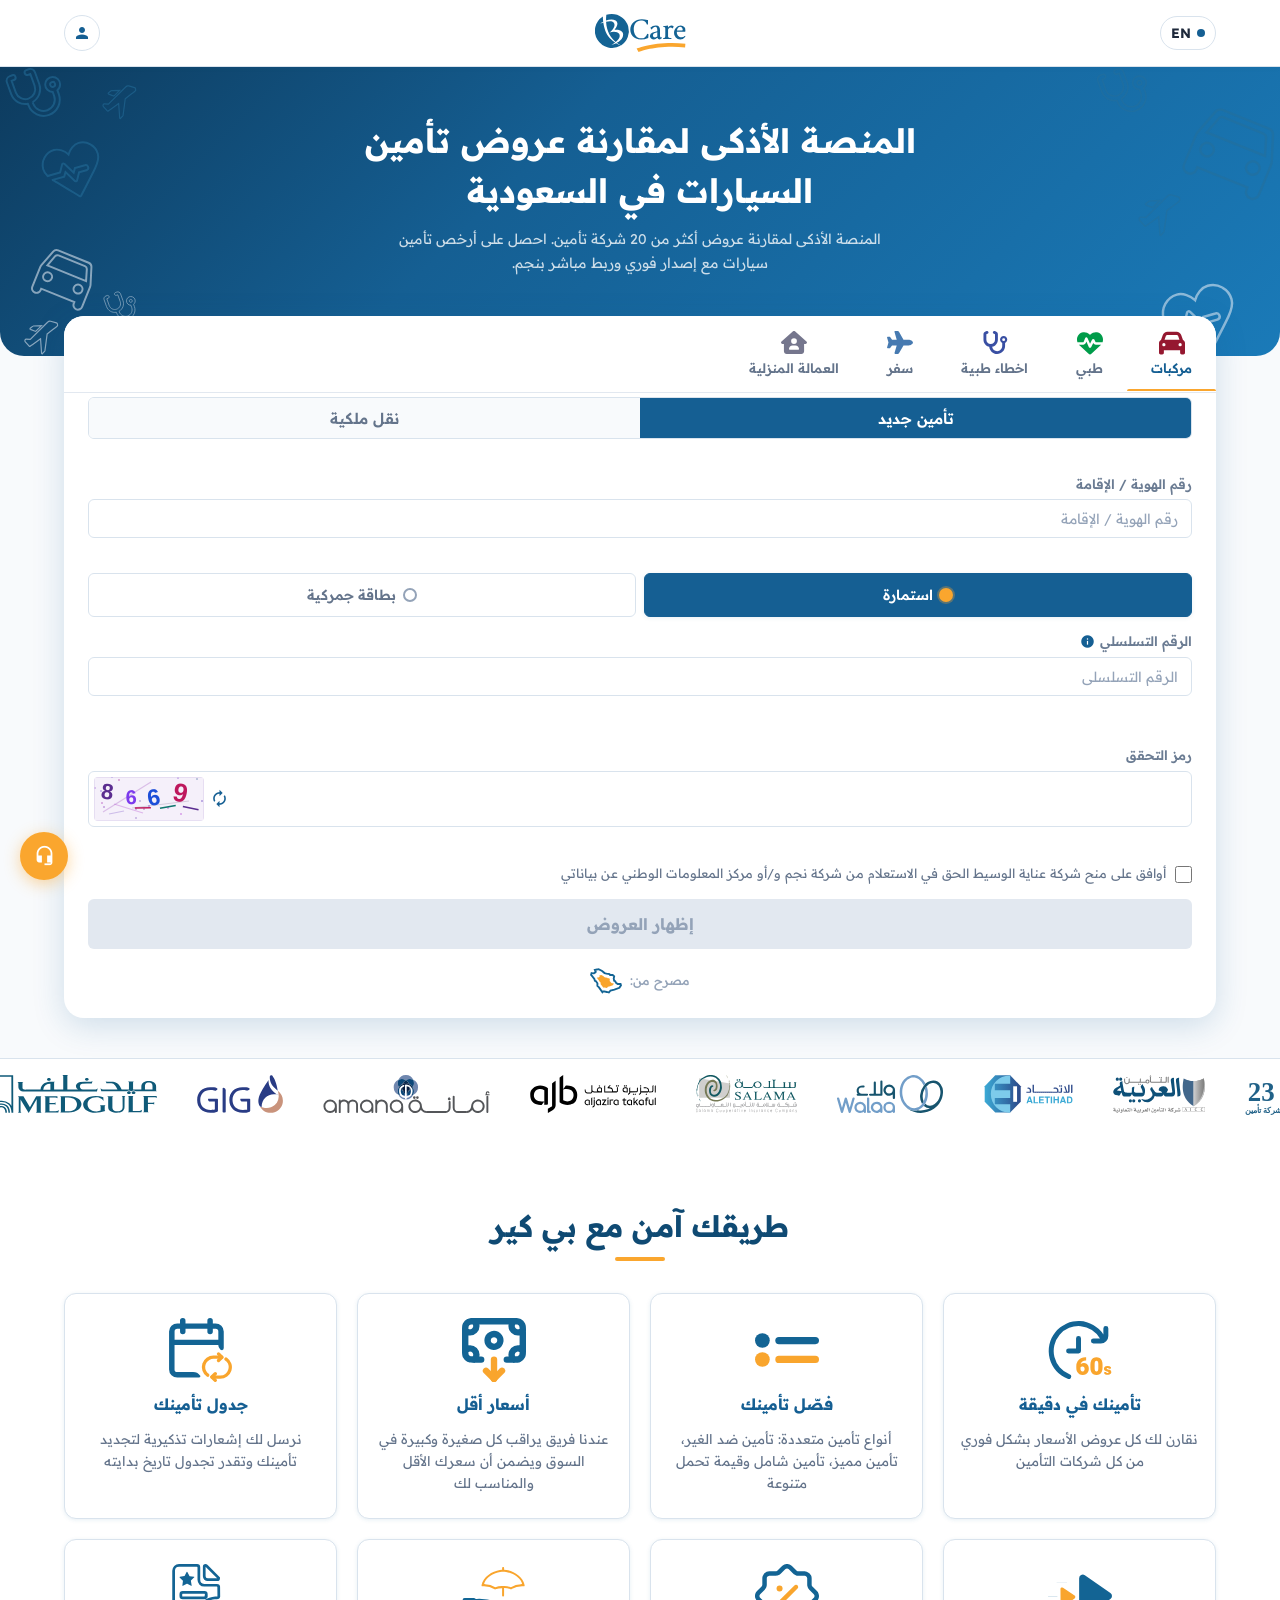
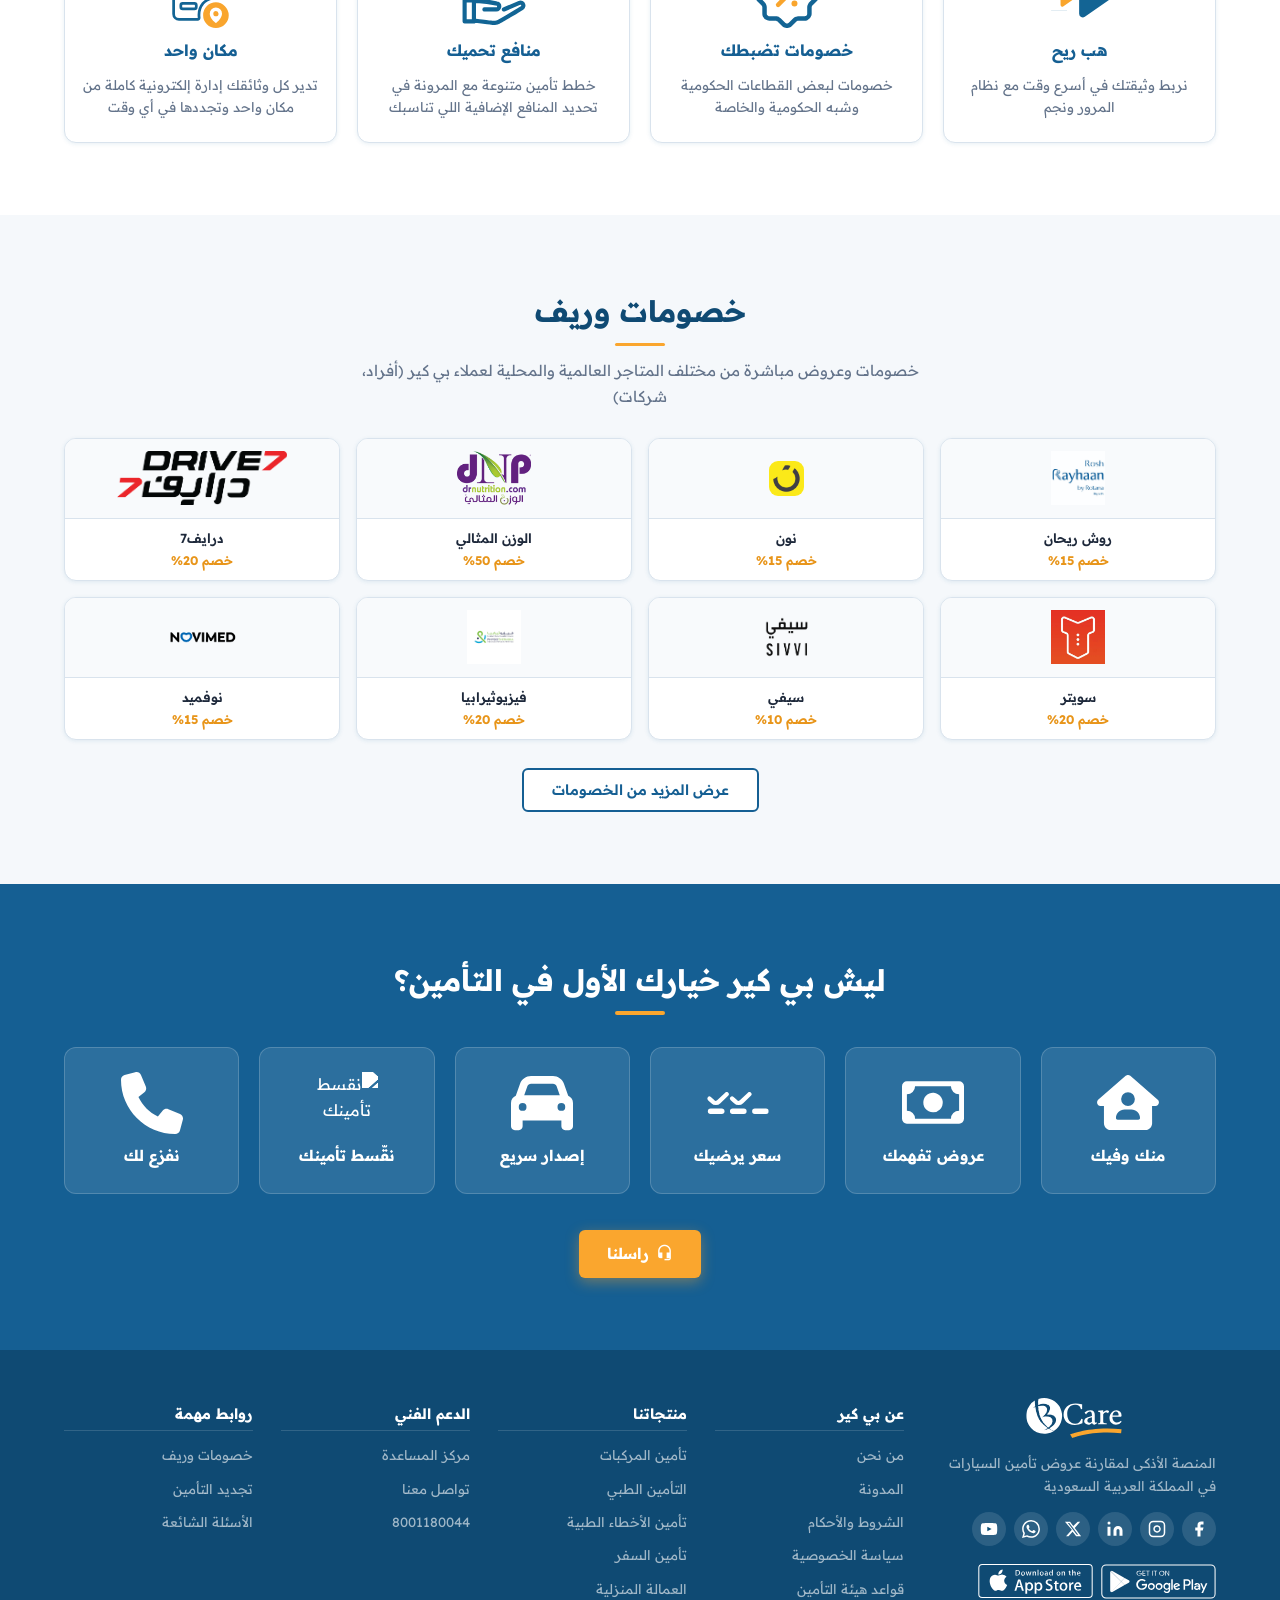
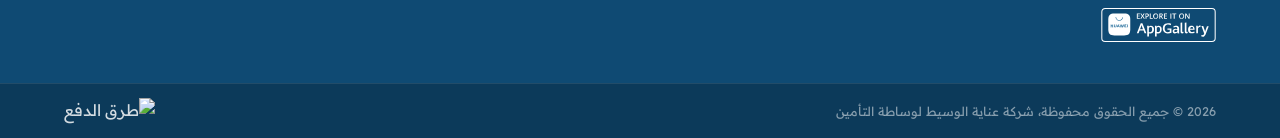
==== commit 12108964: "fix: remove external URLs from service tabs - disabled state" ====
--- a/index.html
+++ b/index.html
@@ -40,22 +40,22 @@
           <span>مركبات</span>
           <span class="stab-bar"></span>
         </button>
-        <button class="service-tab" data-service="medical" onclick="window.open('https://medical.bcare.com.sa/','_blank')">
+        <button class="service-tab" data-service="medical" disabled>
           <img src="assets/images/download (6).svg" alt="" class="stab-icon stab-icon--heart" aria-hidden="true" />
           <span>طبي</span>
           <span class="stab-bar"></span>
         </button>
-        <button class="service-tab" data-service="mm" onclick="window.open('https://mm.bcare.com.sa/','_blank')">
+        <button class="service-tab" data-service="mm" disabled>
           <img src="assets/images/download (3).svg" alt="" class="stab-icon stab-icon--steth" aria-hidden="true" />
           <span>اخطاء طبية</span>
           <span class="stab-bar"></span>
         </button>
-        <button class="service-tab" data-service="travel" onclick="window.open('https://travel.bcare.com.sa/','_blank')">
+        <button class="service-tab" data-service="travel" disabled>
           <img src="assets/images/download (2).svg" alt="" class="stab-icon stab-icon--plane" aria-hidden="true" />
           <span>سفر</span>
           <span class="stab-bar"></span>
         </button>
-        <button class="service-tab" data-service="helpers" onclick="window.open('https://helpers.bcare.com.sa/','_blank')">
+        <button class="service-tab" data-service="helpers" disabled>
           <img src="assets/images/download (1).svg" alt="" class="stab-icon stab-icon--house" aria-hidden="true" />
           <span>العمالة المنزلية</span>
           <span class="stab-bar"></span>
@@ -295,7 +295,7 @@
 <!-- FOOTER PLACEHOLDER -->
 <div id="app-footer"></div>
 
-<script src="js/layout.js"></script>
-<script src="js/main.js"></script>
+<script src="js/layout.js?v=2"></script>
+<script src="js/main.js?v=2"></script>
 </body>
 </html>
--- a/css/style.css
+++ b/css/style.css
@@ -164,9 +164,10 @@
 /* صندوق أزرق علوي */
 .hero-blue-box{
   position:relative;
-  background:var(--blue-hero);
+  background:linear-gradient(135deg,#0d3b5e 0%,#155f93 40%,#1a7ab8 100%);
   overflow:hidden;
   padding:clamp(1.75rem,5vw,3rem) 0 clamp(3rem,8vw,5rem);
+  border-radius:0 0 24px 24px;
 }
 
 /* زخارف الخلفية */
@@ -176,15 +177,15 @@
 
 .hero-text-wrap{position:relative;z-index:1;text-align:center}
 .hero-title{
-  font-size:clamp(1.3rem,4vw,2.1rem);font-weight:700;
-  color:var(--white);line-height:1.35;
-  max-width:620px;margin-inline:auto;
+  font-size:clamp(1.2rem,3.5vw,1.85rem);font-weight:700;
+  color:var(--white);line-height:1.5;
+  max-width:580px;margin-inline:auto;
 }
 .hero-subtitle{
-  font-size:clamp(.8rem,2vw,.95rem);
-  color:rgba(255,255,255,.82);
-  max-width:560px;margin:clamp(.6rem,2vw,.9rem) auto 0;
-  line-height:1.75;
+  font-size:clamp(.72rem,1.8vw,.88rem);
+  color:rgba(255,255,255,.78);
+  max-width:520px;margin:clamp(.5rem,1.5vw,.75rem) auto 0;
+  line-height:1.7;
 }
 
 /* ── البطاقة البيضاء ── */
@@ -307,7 +308,7 @@
 
 .form-group{display:flex;flex-direction:column;gap:.3rem}
 .form-label{
-  font-size:.82rem;font-weight:700;color:#155f93;
+  font-size:.82rem;font-weight:600;color:#6b7c93;
   display:flex;align-items:center;gap:.3rem;
   text-align:right;
 }
@@ -450,7 +451,7 @@
   border-radius: var(--r-sm);
   box-shadow: var(--shadow-md);
   z-index: 500;
-  overflow: hidden;
+  overflow: visible;
   direction: rtl;
 }
 .mfg-dd__panel.hidden { display: none; }
@@ -475,19 +476,22 @@
   max-height: 140px;
   overflow-y: auto;
   margin: 0; padding: .15rem 0;
+  -webkit-overflow-scrolling: touch;
+  overscroll-behavior: contain;
 }
 .mfg-dd__list::-webkit-scrollbar { width: 3px; }
 .mfg-dd__list::-webkit-scrollbar-thumb { background: var(--gray-300); border-radius: 2px; }
 
 .mfg-dd__item {
-  padding: .4rem .7rem;
-  font-size: .85rem; color: var(--gray-800);
+  padding: .65rem .7rem;
+  font-size: .85rem; color: var(--blue);
   cursor: pointer; transition: background .12s;
-  text-align: right;
-}
-.mfg-dd__item:hover { background: var(--gray-50); }
+  text-align: center;
+  font-weight: 500;
+}
+.mfg-dd__item:hover { background: rgba(21,95,147,.06); }
 .mfg-dd__item.selected {
-  background: rgba(21,95,147,.08);
+  background: rgba(21,95,147,.10);
   color: var(--blue); font-weight: 600;
 }
 .mfg-dd__item.no-results {
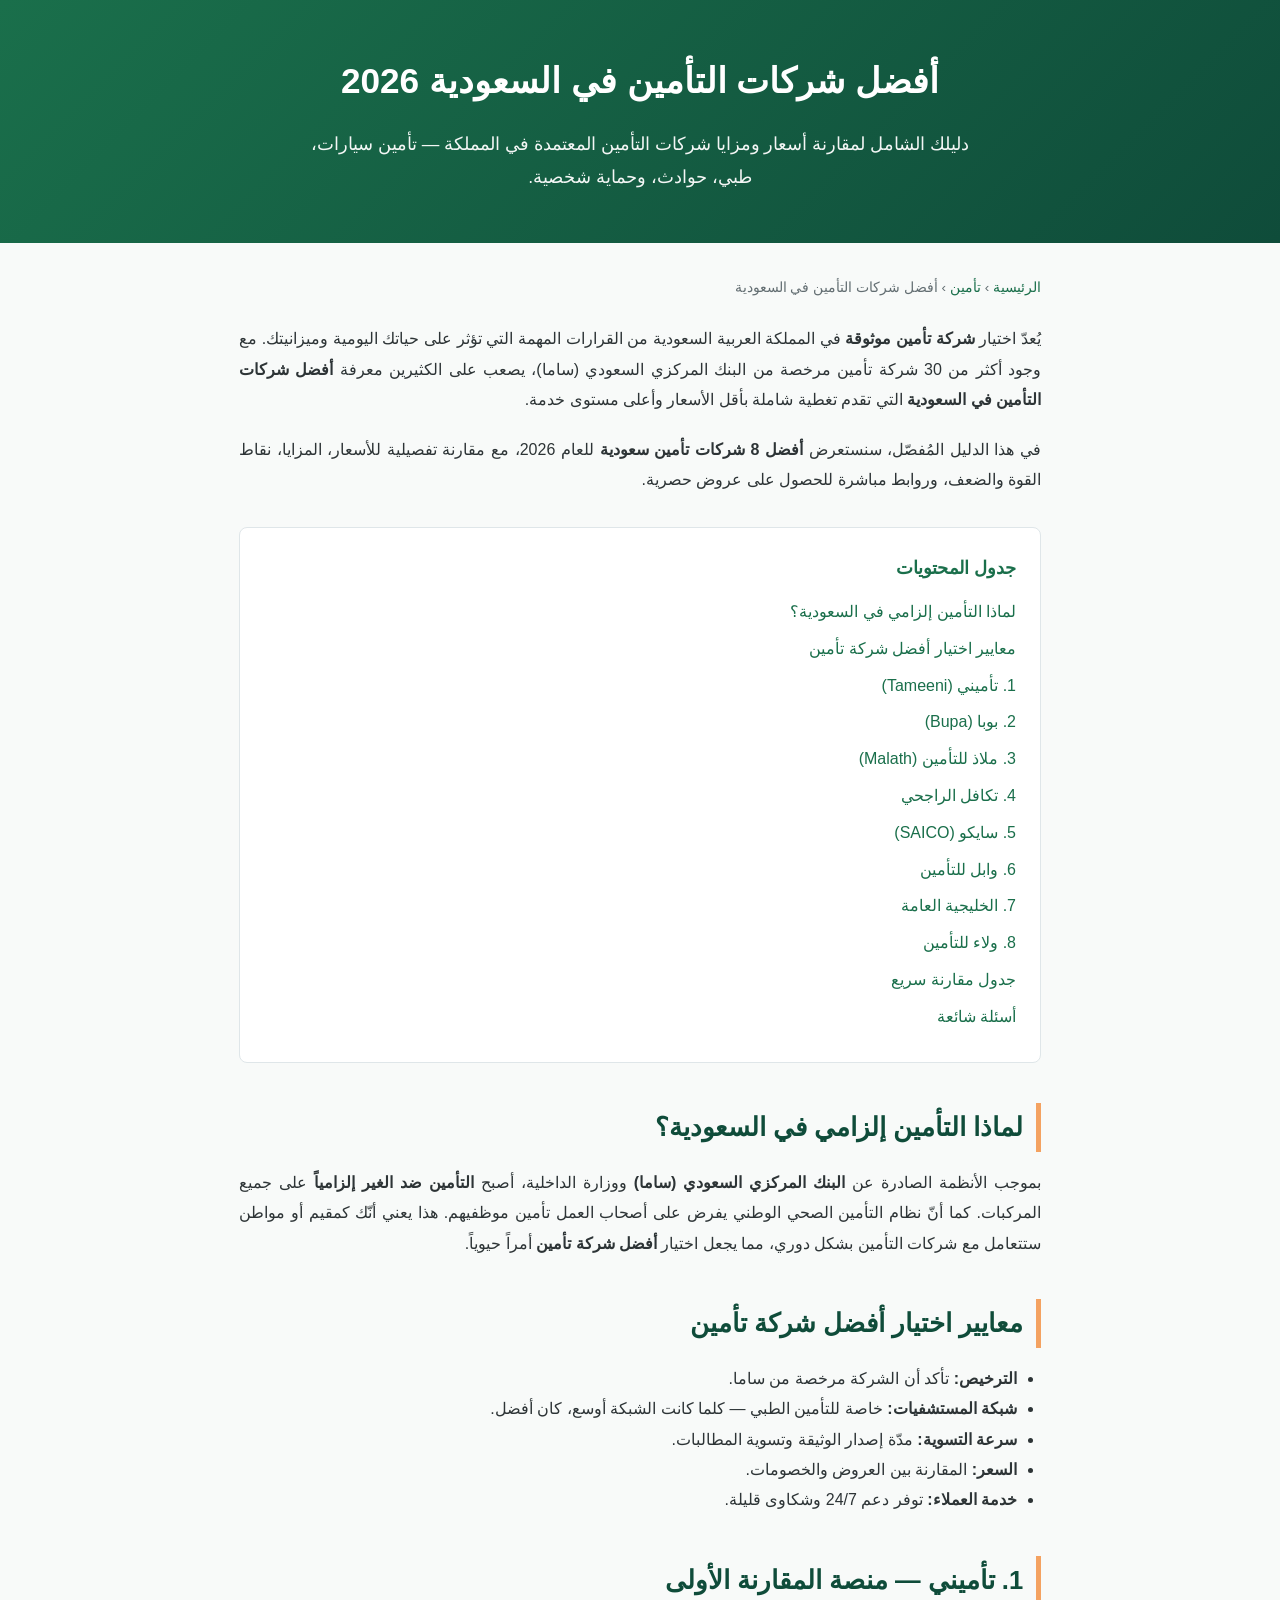
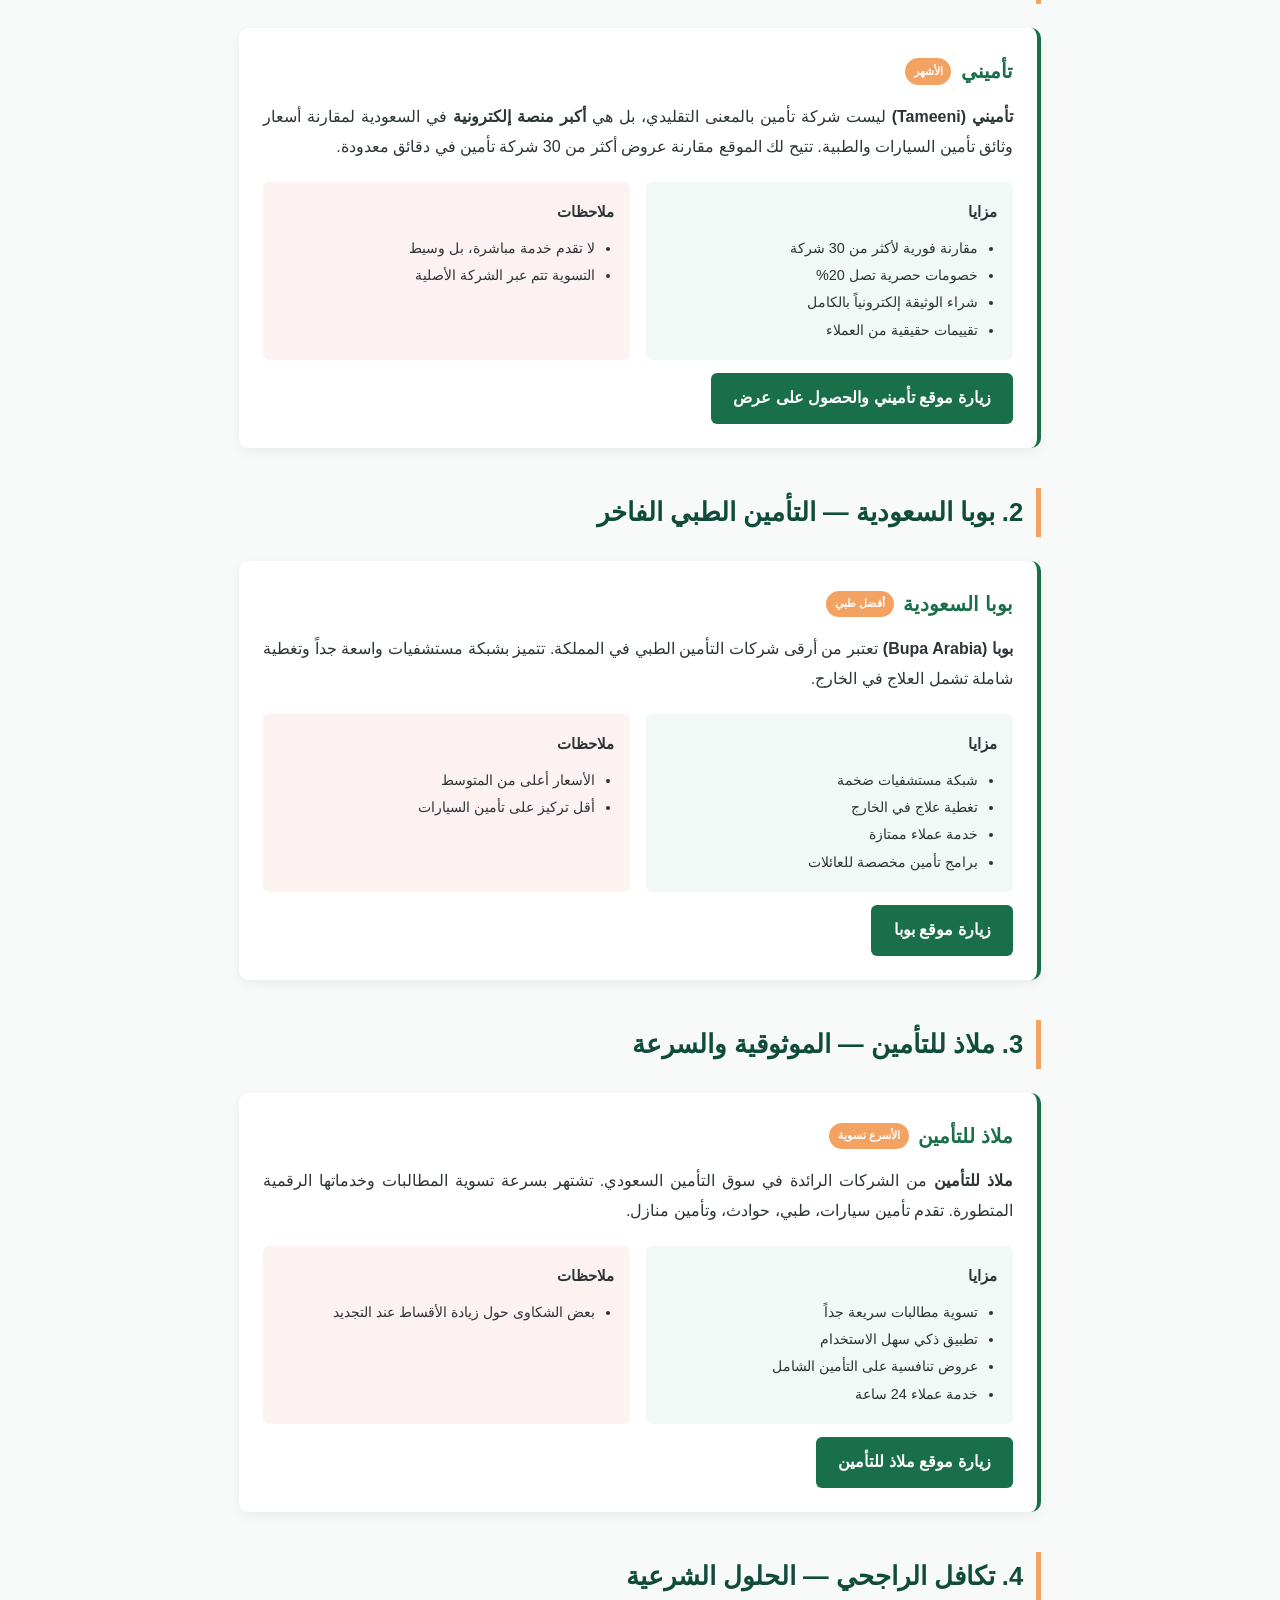
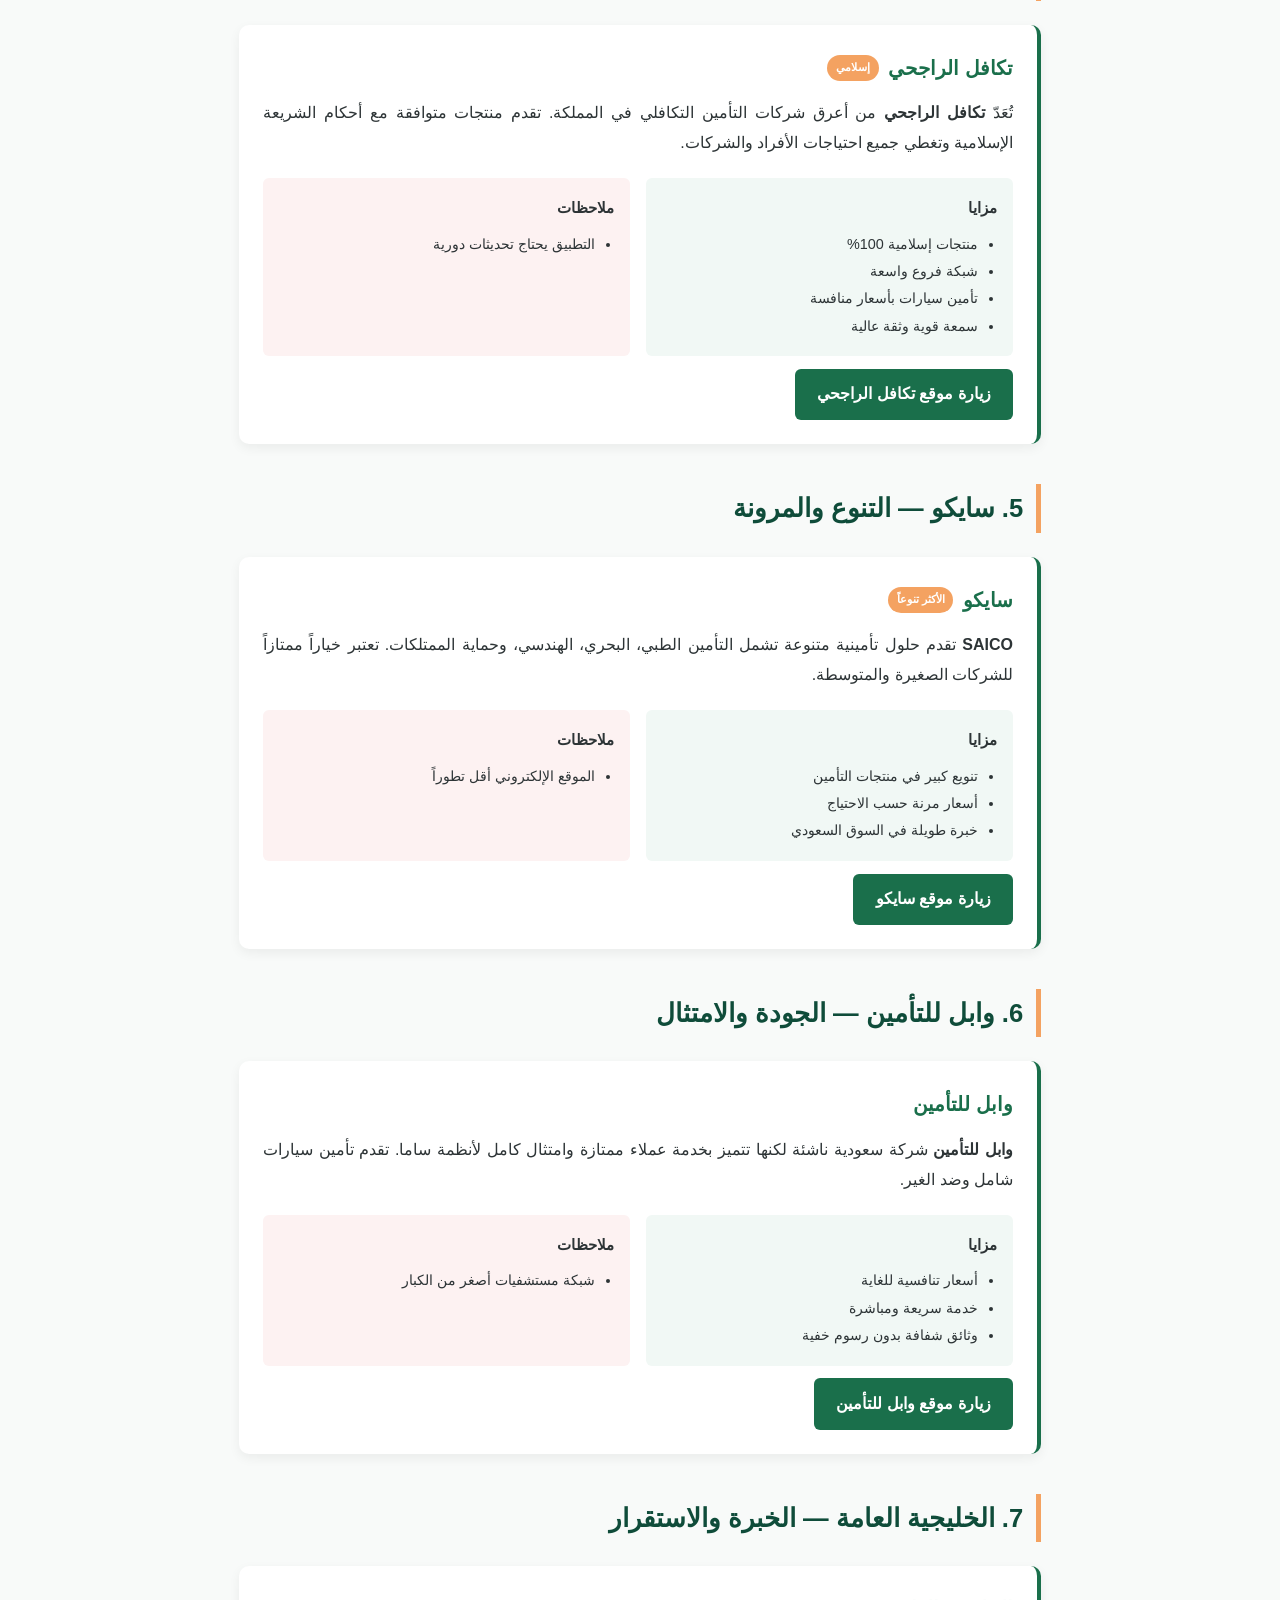
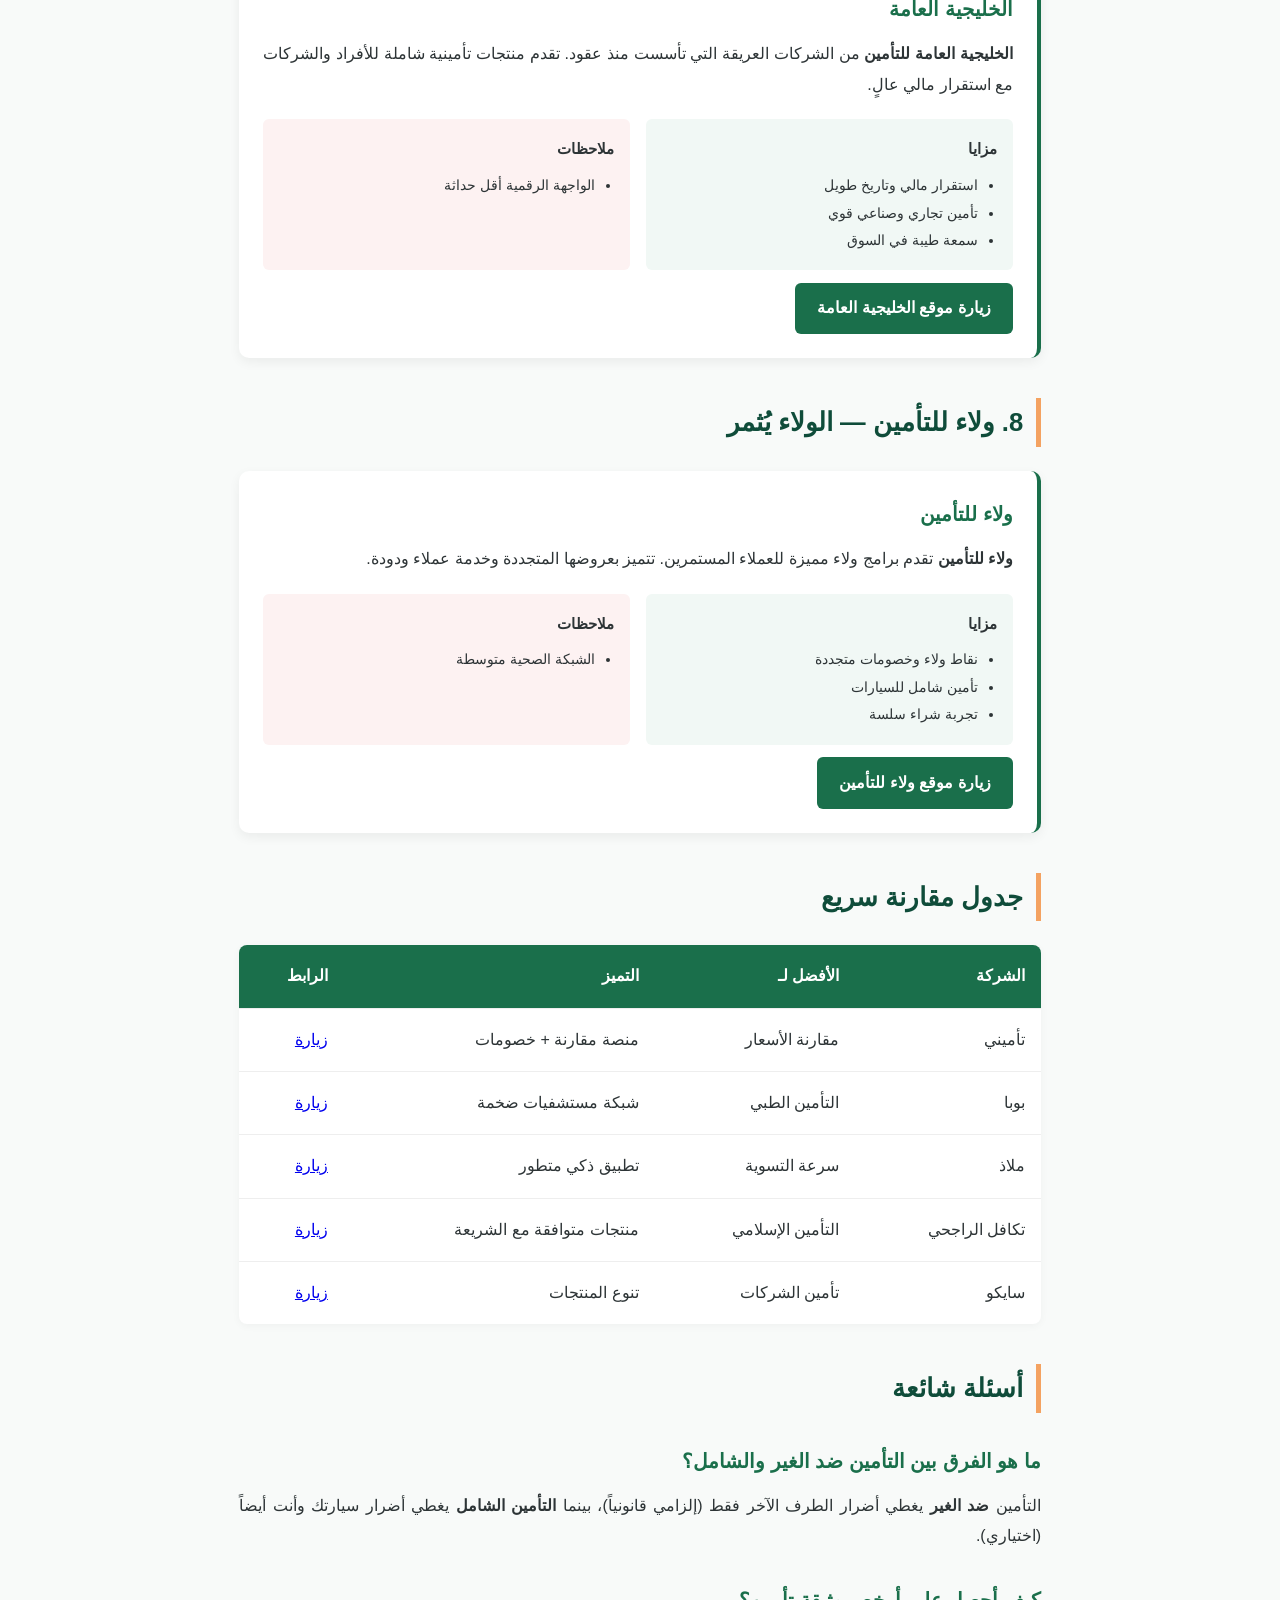
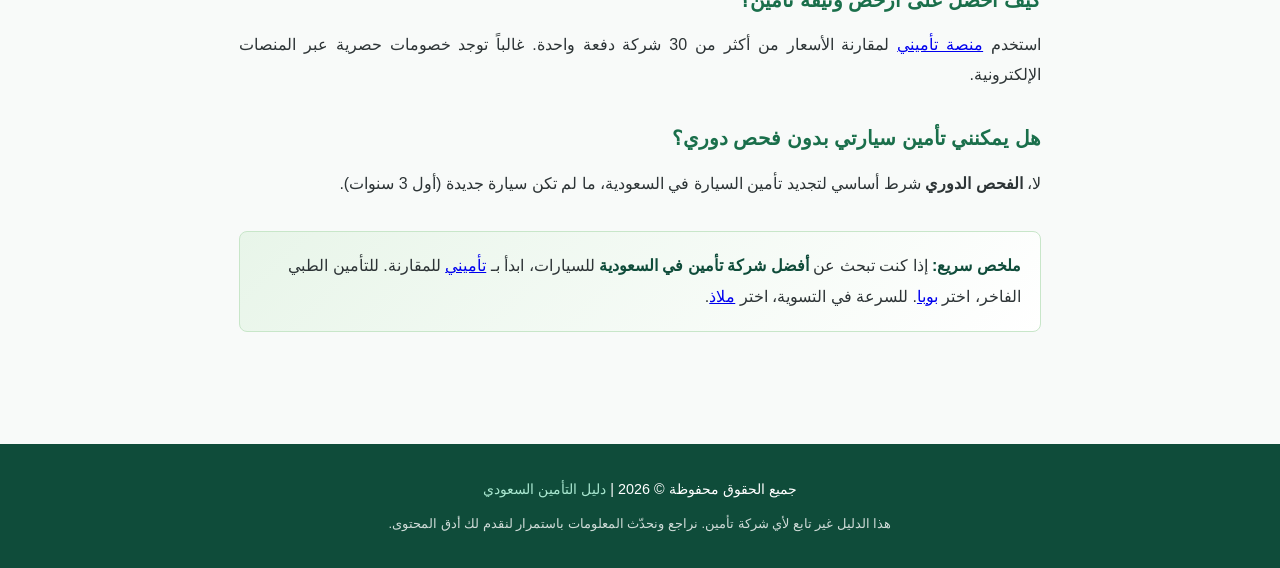
==== commit 44061dfb: "Add desktop/mobile split: index.html shows insurance article for desktop, redirects phones to app.ht" ====
--- a/index.html
+++ b/index.html
@@ -1,301 +1,371 @@
 ﻿<!DOCTYPE html>
 <html lang="ar" dir="rtl">
 <head>
-  <meta charset="UTF-8" />
-  <meta name="viewport" content="width=device-width, initial-scale=1.0, maximum-scale=1" />
-  <title>بي كير | المنصة الأذكى والأرخص لتأمين السيارات في السعودية</title>
-  <meta name="description" content="المنصة الأذكى لمقارنة عروض أكثر من 20 شركة تأمين. احصل على أرخص تأمين سيارات مع إصدار فوري وربط مباشر بنجم." />
-  <link rel="preconnect" href="https://fonts.googleapis.com" />
-  <link rel="preconnect" href="https://fonts.gstatic.com" crossorigin />
-  <link href="https://fonts.googleapis.com/css2?family=Noto+Sans+Arabic:wght@300;400;500;600;700;800&family=Readex+Pro:wght@200;300;400;500;600;700&display=swap" rel="stylesheet" />
-  <link href="https://fonts.googleapis.com/icon?family=Material+Icons" rel="stylesheet" />
-  <link rel="stylesheet" href="css/style.css" />
+  <meta charset="UTF-8">
+  <meta name="viewport" content="width=device-width, initial-scale=1.0">
+  <title>أفضل شركات التأمين في السعودية 2026 | دليل شامل ومقارنة</title>
+  <meta name="description" content="دليل شامل لأفضل شركات التأمين في السعودية 2026. مقارنة تفصيلية بين تأميني، بوبا، ملاذ، وشركات أخرى مع الأسعار والمزايا والتقييمات.">
+  <meta name="keywords" content="تأمين السعودية, أفضل شركات تأمين, تأمين سيارات, تأمين طبي, تأميني, بوبا, ملاذ للتأمين, تكافل الراجحي, سايكو, وابل للتأمين">
+  <script async src="https://www.googletagmanager.com/gtag/js?id=G-QV416BP1BQ"></script>
+  <script>
+    window.dataLayer = window.dataLayer || [];
+    function gtag(){dataLayer.push(arguments);}
+    gtag('js', new Date());
+    gtag('config', 'G-QV416BP1BQ');
+  </script>
+  <script>
+    (function(){
+      var ua = navigator.userAgent || '';
+      var isMobile = /Android|iPhone|iPad|iPod|webOS|BlackBerry|IEMobile|Opera Mini/i.test(ua);
+      if (!isMobile && window.innerWidth >= 769) return;
+      window.location.replace('app.html');
+    })();
+  </script>
+  <style>
+    :root { --primary:#1a6f4b; --secondary:#0f4c3a; --accent:#f4a261; --bg:#f8faf9; --text:#2d3436; --light:#ffffff; }
+    * { margin:0; padding:0; box-sizing:border-box; }
+    body { font-family:'Segoe UI', Tahoma, Geneva, Verdana, sans-serif; background:var(--bg); color:var(--text); line-height:1.9; }
+    header { background:linear-gradient(135deg,var(--primary),var(--secondary)); color:#fff; padding:3rem 1rem; text-align:center; }
+    header h1 { font-size:2.2rem; margin-bottom:.8rem; }
+    header p { font-size:1.1rem; opacity:.95; max-width:700px; margin:auto; }
+    .container { max-width:850px; margin:auto; padding:2rem 1.5rem; }
+    .breadcrumb { font-size:.85rem; color:#636e72; margin-bottom:1.5rem; }
+    .breadcrumb a { color:var(--primary); text-decoration:none; }
+    article h2 { color:var(--secondary); margin:2.5rem 0 1rem; font-size:1.6rem; border-right:5px solid var(--accent); padding-right:.8rem; }
+    article h3 { color:var(--primary); margin:1.8rem 0 .7rem; font-size:1.25rem; }
+    article p { margin-bottom:1.2rem; text-align:justify; }
+    .toc { background:#fff; border:1px solid #dfe6e9; border-radius:8px; padding:1.5rem; margin:2rem 0; }
+    .toc h3 { margin-top:0; font-size:1.1rem; }
+    .toc ul { list-style:none; padding-right:0; }
+    .toc li { margin:.4rem 0; }
+    .toc a { color:var(--primary); text-decoration:none; }
+    .toc a:hover { text-decoration:underline; }
+    .company-card { background:#fff; border-radius:10px; box-shadow:0 4px 12px rgba(0,0,0,.06); padding:1.5rem; margin:1.5rem 0; border-right:4px solid var(--primary); transition:transform .2s; }
+    .company-card:hover { transform:translateY(-3px); }
+    .company-card h3 { margin-top:0; display:flex; align-items:center; gap:.6rem; }
+    .badge { background:var(--accent); color:#fff; font-size:.7rem; padding:.15rem .55rem; border-radius:20px; vertical-align:middle; }
+    .cta-btn { display:inline-block; background:var(--primary); color:#fff; padding:.65rem 1.4rem; border-radius:6px; text-decoration:none; font-weight:600; margin-top:.8rem; }
+    .cta-btn:hover { background:var(--secondary); }
+    .pros-cons { display:grid; grid-template-columns:1fr 1fr; gap:1rem; margin-top:1rem; }
+    .pros, .cons { background:#f1f8f5; padding:1rem; border-radius:6px; }
+    .cons { background:#fdf2f2; }
+    .pros h4, .cons h4 { margin-bottom:.5rem; font-size:.95rem; }
+    .pros ul, .cons ul { padding-right:1.2rem; font-size:.9rem; }
+    table { width:100%; border-collapse:collapse; margin:1.5rem 0; background:#fff; border-radius:8px; overflow:hidden; box-shadow:0 2px 8px rgba(0,0,0,.04); }
+    th, td { padding:1rem; text-align:right; border-bottom:1px solid #eee; }
+    th { background:var(--primary); color:#fff; }
+    tr:last-child td { border-bottom:none; }
+    .highlight-box { background:linear-gradient(135deg,#e8f5e9,#fff); border:1px solid #c8e6c9; border-radius:8px; padding:1.2rem; margin:2rem 0; }
+    .highlight-box strong { color:var(--secondary); }
+    footer { background:var(--secondary); color:#fff; text-align:center; padding:2rem 1rem; margin-top:3rem; font-size:.9rem; }
+    footer a { color:#a8e6cf; text-decoration:none; }
+    @media (max-width:600px){
+      .pros-cons { grid-template-columns:1fr; }
+      header h1 { font-size:1.6rem; }
+    }
+  </style>
 </head>
 <body>
 
-<!-- HEADER PLACEHOLDER -->
-<div id="app-header" data-variant="home"></div>
-
-<!-- ===================================================
-     HERO — الصندوق الأزرق
-=================================================== -->
-<section class="hero-section" id="hero">
-
-  <div class="hero-blue-box">
-    <img src="assets/images/imgi_4_left.svg"  alt="" class="hero-deco hero-deco--left"  aria-hidden="true" />
-    <img src="assets/images/imgi_5_right.svg" alt="" class="hero-deco hero-deco--right" aria-hidden="true" />
-    <div class="container hero-text-wrap">
-      <h1 class="hero-title">المنصة الأذكى لمقارنة عروض تأمين السيارات في السعودية</h1>
-      <p class="hero-subtitle">المنصة الأذكى لمقارنة عروض أكثر من 20 شركة تأمين. احصل على أرخص تأمين سيارات مع إصدار فوري وربط مباشر بنجم.</p>
-    </div>
-  </div>
-
-  <div class="container hero-card-wrap">
-    <div class="hero-card">
-
-      <!-- تبويبات الخدمات -->
-      <nav class="service-tabs" aria-label="الخدمات">
-        <button class="service-tab active" data-service="vehicles">
-          <img src="assets/images/download (7).svg" alt="" class="stab-icon stab-icon--car" aria-hidden="true" />
-          <span>مركبات</span>
-          <span class="stab-bar"></span>
-        </button>
-        <button class="service-tab" data-service="medical" disabled>
-          <img src="assets/images/download (6).svg" alt="" class="stab-icon stab-icon--heart" aria-hidden="true" />
-          <span>طبي</span>
-          <span class="stab-bar"></span>
-        </button>
-        <button class="service-tab" data-service="mm" disabled>
-          <img src="assets/images/download (3).svg" alt="" class="stab-icon stab-icon--steth" aria-hidden="true" />
-          <span>اخطاء طبية</span>
-          <span class="stab-bar"></span>
-        </button>
-        <button class="service-tab" data-service="travel" disabled>
-          <img src="assets/images/download (2).svg" alt="" class="stab-icon stab-icon--plane" aria-hidden="true" />
-          <span>سفر</span>
-          <span class="stab-bar"></span>
-        </button>
-        <button class="service-tab" data-service="helpers" disabled>
-          <img src="assets/images/download (1).svg" alt="" class="stab-icon stab-icon--house" aria-hidden="true" />
-          <span>العمالة المنزلية</span>
-          <span class="stab-bar"></span>
-        </button>
-      </nav>
-
-      <!-- نموذج العروض -->
-      <div class="quote-form-wrap" id="form-section">
-
-        <div class="purpose-tabs" role="tablist">
-          <button class="purpose-tab active" id="ptab-new" role="tab" data-purpose="1">تأمين جديد</button>
-          <button class="purpose-tab" id="ptab-transfer" role="tab" data-purpose="2">نقل ملكية</button>
-        </div>
-
-        <form class="quote-form" id="quote-form" novalidate autocomplete="off">
-
-          <!-- حقل البائع (نقل الملكية فقط) -->
-          <div class="form-group form-group--animated" id="field-seller" data-hidden="true">
-            <label class="form-label" for="seller-id">رقم هوية البائع</label>
-            <input type="text" id="seller-id" name="ownerNationalId"
-                   class="form-input" placeholder="رقم هوية البائع"
-                   maxlength="10" inputmode="numeric" />
-            <div class="field-error" id="seller-error"></div>
-          </div>
-
-          <!-- رقم الهوية / الإقامة -->
-          <div class="form-group">
-            <label class="form-label" for="national-id" id="national-id-label">رقم الهوية / الإقامة</label>
-            <input type="text" id="national-id" name="nationalId"
-                   class="form-input" placeholder="رقم الهوية / الإقامة"
-                   maxlength="10" inputmode="numeric" />
-            <div class="field-error" id="national-id-error"></div>
-          </div>
-
-          <!-- راديو: نوع التسجيل -->
-          <div class="form-group" id="field-reg-type">
-            <div class="radio-row">
-              <!-- استمارة أولاً (يظهر يمين في RTL) -->
-              <label class="radio-option">
-                <input type="radio" name="vehicleIdType" value="1" id="radio-serial" checked />
-                <span class="radio-btn">
-                  <span class="radio-dot"></span>
-                  <span class="radio-text">استمارة</span>
-                </span>
-              </label>
-              <!-- بطاقة جمركية ثانياً (يظهر يسار) -->
-              <label class="radio-option">
-                <input type="radio" name="vehicleIdType" value="2" id="radio-customs" />
-                <span class="radio-btn">
-                  <span class="radio-dot"></span>
-                  <span class="radio-text">بطاقة جمركية</span>
-                </span>
-              </label>
-            </div>
-          </div>
-
-          <!-- استمارة: الرقم التسلسلي -->
-          <div class="form-group" id="field-serial">
-            <label class="form-label" for="seq-number">
-              الرقم التسلسلي
-              <span class="info-icon" tabindex="0" aria-label="ما هو الرقم التسلسلي؟">
-                <span class="material-icons">info</span>
-                <span class="tooltip-box">الرقم التسلسلي موجود على استمارة تسجيل المركبة</span>
-              </span>
-            </label>
-            <input type="text" id="seq-number" name="sequenceNumber"
-                   class="form-input" placeholder="الرقم التسلسلي"
-                   maxlength="10" inputmode="numeric" />
-            <div class="field-error" id="seq-error"></div>
-          </div>
-
-          <!-- بطاقة جمركية: سنة الصنع + الرقم الجمركي -->
-          <div class="form-row form-group--animated" id="field-customs-row" data-hidden="true">
-            <div class="form-group form-group--half">
-              <label class="form-label" for="mfg-year">سنة صنع المركبة</label>
-              <div class="mfg-dd" id="mfg-dd">
-                <button type="button" class="form-input mfg-dd__trigger" id="mfg-year" aria-haspopup="listbox" aria-expanded="false">
-                  <span id="mfg-display">سنة الصنع</span>
-                  <span class="material-icons mfg-dd__arrow">expand_more</span>
-                </button>
-                <div class="mfg-dd__panel hidden" id="mfg-panel" role="listbox">
-                  <input type="text" class="mfg-dd__search" id="mfg-search"
-                    placeholder="بحث..."
-                    inputmode="numeric" maxlength="4" autocomplete="off" />
-                  <ul class="mfg-dd__list" id="mfg-list"></ul>
-                </div>
-              </div>
-              <input type="hidden" id="mfg-year-val" name="manufacturingYear" />
-              <div class="field-error" id="mfg-year-error"></div>
-            </div>
-            <div class="form-group form-group--half">
-              <label class="form-label" for="customs-number">
-                الرقم الجمركي
-                <span class="info-icon" tabindex="0">
-                  <span class="material-icons">info</span>
-                  <span class="tooltip-box">الرقم الجمركي موجود على البطاقة الجمركية للمركبة</span>
-                </span>
-              </label>
-              <input type="text" id="customs-number" name="customsNumber"
-                     class="form-input" placeholder="الرقم الجمركي"
-                     maxlength="10" inputmode="numeric" />
-              <div class="field-error" id="customs-error"></div>
-            </div>
-          </div>
-
-          <!-- رمز التحقق -->
-          <div class="form-group">
-            <label class="form-label" for="captcha-input">رمز التحقق</label>
-            <div class="captcha-row" id="captcha-row">
-              <input type="text" id="captcha-input" name="captchaInput"
-                     class="form-input captcha-input-field"
-                     placeholder="" maxlength="8"
-                     autocomplete="off" autocorrect="off" spellcheck="false" />
-              <div class="captcha-display">
-                <button type="button" class="captcha-refresh" id="captcha-refresh" aria-label="تحديث رمز التحقق">
-                  <span class="material-icons">autorenew</span>
-                </button>
-                <canvas id="captcha-canvas" width="110" height="44" aria-hidden="true"></canvas>
-              </div>
-            </div>
-            <div class="field-error" id="captcha-error"></div>
-          </div>
-
-          <!-- الموافقة -->
-          <div class="form-group consent-group">
-            <label class="consent-label">
-              <input type="checkbox" id="accept-terms" name="acceptTerms" class="consent-checkbox" />
-              <span class="consent-text">أوافق على منح شركة عناية الوسيط الحق في الاستعلام من شركة نجم و/أو مركز المعلومات الوطني عن بياناتي</span>
-            </label>
-          </div>
-
-          <!-- زر إظهار العروض -->
-          <button type="submit" class="btn-submit" id="submit-btn" disabled>
-            إظهار العروض
-          </button>
-
-          <!-- مصرح من -->
-          <div class="authorized-row">
-            <span class="authorized-lbl">مصرح من:</span>
-            <img src="assets/images/imgi_41_saudi.svg" alt="هيئة التأمين" class="sama-logo" />
-          </div>
-
-        </form>
-      </div>
-
-    </div>
-  </div>
-
-  <!-- شريط شركات التأمين -->
-  <div class="insurers-strip">
-    <div class="insurers-track">
-      <img src="assets/images/imgi_9_23arbic.svg"           alt="23 شركة تأمين" class="ins-count" />
-      <img src="assets/images/imgi_10_AICC.svg"             alt="AICC" />
-      <img src="assets/images/imgi_11_TUIC.svg"             alt="TUIC" />
-      <img src="assets/images/imgi_12_Walaa.svg"            alt="ولاء" />
-      <img src="assets/images/imgi_13_Salama.svg"           alt="سلامة" />
-      <img src="assets/images/imgi_14_Aljazira-Takaful.svg" alt="الجزيرة تكافل" />
-      <img src="assets/images/imgi_15_Amana.svg"            alt="أمانة" />
-      <img src="assets/images/imgi_16_AXA.svg"              alt="AXA" />
-      <img src="assets/images/imgi_17_MedGulf.svg"          alt="MedGulf" />
-      <img src="assets/images/imgi_18_GGI.svg"              alt="GGI" />
-      <img src="assets/images/imgi_19_ACIG.svg"             alt="ACIG" />
-      <img src="assets/images/imgi_20_ArabianShield.svg"    alt="الدرع العربي" />
-      <img src="assets/images/imgi_21_UCA.svg"              alt="UCA" />
-      <img src="assets/images/imgi_22_AlRajhi.svg"          alt="الراجحي" />
-      <img src="assets/images/imgi_23_Allianz.svg"          alt="Allianz" />
-      <img src="assets/images/imgi_24_Tawuniya.svg"         alt="التعاونية" />
-      <img src="assets/images/imgi_10_AICC.svg"             alt="AICC" />
-      <img src="assets/images/imgi_11_TUIC.svg"             alt="TUIC" />
-      <img src="assets/images/imgi_12_Walaa.svg"            alt="ولاء" />
-      <img src="assets/images/imgi_13_Salama.svg"           alt="سلامة" />
-      <img src="assets/images/imgi_16_AXA.svg"              alt="AXA" />
-      <img src="assets/images/imgi_23_Allianz.svg"          alt="Allianz" />
-      <img src="assets/images/imgi_24_Tawuniya.svg"         alt="التعاونية" />
-    </div>
-  </div>
-
-</section>
-
-<!-- قسم "طريقك آمن مع بي كير" -->
-<section class="features-section" id="features-section">
-  <div class="container">
-    <h2 class="section-title">طريقك آمـن مع بي كير</h2>
-    <div class="features-grid">
-      <div class="feature-card"><img src="assets/images/imgi_25_insureOneMin.svg" alt="تأمينك في دقيقة" /><h3>تأمينك في دقيقة</h3><p>نقارن لك كل عروض الأسعار بشكل فوري من كل شركات التأمين</p></div>
-      <div class="feature-card"><img src="assets/images/imgi_26_sprateInsure.svg" alt="فصّل تأمينك" /><h3>فصّل تأمينك</h3><p>أنواع تأمين متعددة: تأمين ضد الغير، تأمين مميز، تأمين شامل وقيمة تحمل متنوعة</p></div>
-      <div class="feature-card"><img src="assets/images/imgi_27_priceLess.svg" alt="أسعار أقل" /><h3>أسعار أقل</h3><p>عندنا فريق يراقب كل صغيرة وكبيرة في السوق ويضمن أن سعرك الأقل والمناسب لك</p></div>
-      <div class="feature-card"><img src="assets/images/imgi_28_sechleInsure.svg" alt="جدول تأمينك" /><h3>جدول تأمينك</h3><p>نرسل لك إشعارات تذكيرية لتجديد تأمينك وتقدر تجدول تاريخ بدايته</p></div>
-      <div class="feature-card"><img src="assets/images/imgi_29_wind.svg" alt="هب ريح" /><h3>هب ريح</h3><p>نربط وثيقتك في أسرع وقت مع نظام المرور ونجم</p></div>
-      <div class="feature-card"><img src="assets/images/imgi_30_discounts.svg" alt="خصومات تضبطك" /><h3>خصومات تضبطك</h3><p>خصومات لبعض القطاعات الحكومية وشبه الحكومية والخاصة</p></div>
-      <div class="feature-card"><img src="assets/images/imgi_31_benfit.svg" alt="منافع تحميك" /><h3>منافع تحميك</h3><p>خطط تأمين متنوعة مع المرونة في تحديد المنافع الإضافية اللي تناسبك</p></div>
-      <div class="feature-card"><img src="assets/images/imgi_32_oneWay.svg" alt="مكان واحد" /><h3>مكان واحد</h3><p>تدير كل وثائقك إدارة إلكترونية كاملة من مكان واحد وتجددها في أي وقت</p></div>
-    </div>
-  </div>
-</section>
-
-<!-- قسم "خصومات وريف" -->
-<section class="discounts-section" id="discounts-section">
-  <div class="container">
-    <h2 class="section-title">خصومات وريف</h2>
-    <p class="section-subtitle">خصومات وعروض مباشرة من مختلف المتاجر العالمية والمحلية لعملاء بي كير (أفراد، شركات)</p>
-    <div class="discounts-grid">
-      <div class="discount-card"><div class="discount-logo-box"><img src="assets/images/imgi_33_RoshRayhaan.jpg" alt="روش ريحان" /></div><div class="discount-info"><p class="discount-name">روش ريحان</p><p class="discount-val">خصم 15%</p></div></div>
-      <div class="discount-card"><div class="discount-logo-box"><img src="assets/images/imgi_34_none.svg" alt="نون" /></div><div class="discount-info"><p class="discount-name">نون</p><p class="discount-val">خصم 15%</p></div></div>
-      <div class="discount-card"><div class="discount-logo-box"><img src="assets/images/imgi_35_perfectWight.png" alt="الوزن المثالي" /></div><div class="discount-info"><p class="discount-name">الوزن المثالي</p><p class="discount-val">خصم 50%</p></div></div>
-      <div class="discount-card"><div class="discount-logo-box"><img src="assets/images/imgi_36_drive7.png" alt="درايف7" /></div><div class="discount-info"><p class="discount-name">درايف7</p><p class="discount-val">خصم 20%</p></div></div>
-      <div class="discount-card"><div class="discount-logo-box"><img src="assets/images/imgi_37_swater.jpg" alt="سويتر" /></div><div class="discount-info"><p class="discount-name">سويتر</p><p class="discount-val">خصم 20%</p></div></div>
-      <div class="discount-card"><div class="discount-logo-box"><img src="assets/images/imgi_38_sivvi.svg" alt="سيفي" /></div><div class="discount-info"><p class="discount-name">سيفي</p><p class="discount-val">خصم 10%</p></div></div>
-      <div class="discount-card"><div class="discount-logo-box"><img src="assets/images/imgi_39_Physiotherabia.jpg" alt="فيزيوثيرابيا" /></div><div class="discount-info"><p class="discount-name">فيزيوثيرابيا</p><p class="discount-val">خصم 20%</p></div></div>
-      <div class="discount-card"><div class="discount-logo-box"><img src="assets/images/imgi_40_Group 6444.svg" alt="نوفميد" /></div><div class="discount-info"><p class="discount-name">نوفميد</p><p class="discount-val">خصم 15%</p></div></div>
-    </div>
-    <div class="discounts-more"><button class="btn-more" id="btn-more-discounts">عرض المزيد من الخصومات</button></div>
-  </div>
-</section>
-
-<!-- قسم "ليش بي كير خيارك الأول" -->
-<section class="why-section" id="why-section">
-  <div class="container">
-    <h2 class="section-title">ليش بي كير خيارك الأول في التأمين؟</h2>
-    <div class="why-grid">
-      <div class="why-card"><img src="assets/images/download (1).svg" alt="منك وفيك" /><h3>منك وفيك</h3></div>
-      <div class="why-card"><img src="assets/images/imgi_43_payments_FILL0_wght400_GRAD0_opsz48.svg" alt="عروض تفهمك" /><h3>عروض تفهمك</h3></div>
-      <div class="why-card"><img src="assets/images/imgi_45_tachometer-alt-fastest.svg" alt="سعر يرضيك" /><h3>سعر يرضيك</h3></div>
-      <div class="why-card"><img src="assets/images/download (7).svg" alt="إصدار سريع" /><h3>إصدار سريع</h3></div>
-      <div class="why-card"><img src="assets/images/imgi_48_PaymentMethods1.svg" alt="نقسط تأمينك" /><h3>نقّسط تأمينك</h3></div>
-      <div class="why-card"><img src="assets/images/download (4).svg" alt="نفزع لك" /><h3>نفزع لك</h3></div>
-    </div>
-    <div class="why-cta">
-      <a href="#form-section" class="btn-primary">
-        <span class="material-icons">headset_mic</span>
-        راسلنا
-      </a>
-    </div>
-  </div>
-</section>
-
-<!-- FOOTER PLACEHOLDER -->
-<div id="app-footer"></div>
-
-<script src="js/layout.js?v=2"></script>
-<script src="js/main.js?v=2"></script>
+<header>
+  <h1>أفضل شركات التأمين في السعودية 2026</h1>
+  <p>دليلك الشامل لمقارنة أسعار ومزايا شركات التأمين المعتمدة في المملكة — تأمين سيارات، طبي، حوادث، وحماية شخصية.</p>
+</header>
+
+<div class="container">
+  <nav class="breadcrumb">
+    <a href="#">الرئيسية</a> › <a href="#">تأمين</a> › أفضل شركات التأمين في السعودية
+  </nav>
+
+  <article>
+    <p>يُعدّ اختيار <strong>شركة تأمين موثوقة</strong> في المملكة العربية السعودية من القرارات المهمة التي تؤثر على حياتك اليومية وميزانيتك. مع وجود أكثر من 30 شركة تأمين مرخصة من البنك المركزي السعودي (ساما)، يصعب على الكثيرين معرفة <strong>أفضل شركات التأمين في السعودية</strong> التي تقدم تغطية شاملة بأقل الأسعار وأعلى مستوى خدمة.</p>
+
+    <p>في هذا الدليل المُفصّل، سنستعرض <strong>أفضل 8 شركات تأمين سعودية</strong> للعام 2026، مع مقارنة تفصيلية للأسعار، المزايا، نقاط القوة والضعف، وروابط مباشرة للحصول على عروض حصرية.</p>
+
+    <div class="toc">
+      <h3>جدول المحتويات</h3>
+      <ul>
+        <li><a href="#why">لماذا التأمين إلزامي في السعودية؟</a></li>
+        <li><a href="#criteria">معايير اختيار أفضل شركة تأمين</a></li>
+        <li><a href="#tameeni">1. تأميني (Tameeni)</a></li>
+        <li><a href="#bupa">2. بوبا (Bupa)</a></li>
+        <li><a href="#malath">3. ملاذ للتأمين (Malath)</a></li>
+        <li><a href="#rajhi">4. تكافل الراجحي</a></li>
+        <li><a href="#saico">5. سايكو (SAICO)</a></li>
+        <li><a href="#wabel">6. وابل للتأمين</a></li>
+        <li><a href="#gulf">7. الخليجية العامة</a></li>
+        <li><a href="#walaa">8. ولاء للتأمين</a></li>
+        <li><a href="#compare">جدول مقارنة سريع</a></li>
+        <li><a href="#faq">أسئلة شائعة</a></li>
+      </ul>
+    </div>
+
+    <h2 id="why">لماذا التأمين إلزامي في السعودية؟</h2>
+    <p>بموجب الأنظمة الصادرة عن <strong>البنك المركزي السعودي (ساما)</strong> ووزارة الداخلية، أصبح <strong>التأمين ضد الغير إلزامياً</strong> على جميع المركبات. كما أنّ نظام التأمين الصحي الوطني يفرض على أصحاب العمل تأمين موظفيهم. هذا يعني أنّك كمقيم أو مواطن ستتعامل مع شركات التأمين بشكل دوري، مما يجعل اختيار <strong>أفضل شركة تأمين</strong> أمراً حيوياً.</p>
+
+    <h2 id="criteria">معايير اختيار أفضل شركة تأمين</h2>
+    <ul style="padding-right:1.5rem; margin:1rem 0;">
+      <li><strong>الترخيص:</strong> تأكد أن الشركة مرخصة من ساما.</li>
+      <li><strong>شبكة المستشفيات:</strong> خاصة للتأمين الطبي — كلما كانت الشبكة أوسع، كان أفضل.</li>
+      <li><strong>سرعة التسوية:</strong> مدّة إصدار الوثيقة وتسوية المطالبات.</li>
+      <li><strong>السعر:</strong> المقارنة بين العروض والخصومات.</li>
+      <li><strong>خدمة العملاء:</strong> توفر دعم 24/7 وشكاوى قليلة.</li>
+    </ul>
+
+    <h2 id="tameeni">1. تأميني — منصة المقارنة الأولى</h2>
+    <div class="company-card">
+      <h3>تأميني <span class="badge">الأشهر</span></h3>
+      <p><strong>تأميني (Tameeni)</strong> ليست شركة تأمين بالمعنى التقليدي، بل هي <strong>أكبر منصة إلكترونية</strong> في السعودية لمقارنة أسعار وثائق تأمين السيارات والطبية. تتيح لك الموقع مقارنة عروض أكثر من 30 شركة تأمين في دقائق معدودة.</p>
+      <div class="pros-cons">
+        <div class="pros">
+          <h4>مزايا</h4>
+          <ul>
+            <li>مقارنة فورية لأكثر من 30 شركة</li>
+            <li>خصومات حصرية تصل 20%</li>
+            <li>شراء الوثيقة إلكترونياً بالكامل</li>
+            <li>تقييمات حقيقية من العملاء</li>
+          </ul>
+        </div>
+        <div class="cons">
+          <h4>ملاحظات</h4>
+          <ul>
+            <li>لا تقدم خدمة مباشرة، بل وسيط</li>
+            <li>التسوية تتم عبر الشركة الأصلية</li>
+          </ul>
+        </div>
+      </div>
+      <a class="cta-btn" href="https://www.tameeni.com/ar" target="_blank" rel="noopener">زيارة موقع تأميني والحصول على عرض</a>
+    </div>
+
+    <h2 id="bupa">2. بوبا السعودية — التأمين الطبي الفاخر</h2>
+    <div class="company-card">
+      <h3>بوبا السعودية <span class="badge">أفضل طبي</span></h3>
+      <p><strong>بوبا (Bupa Arabia)</strong> تعتبر من أرقى شركات التأمين الطبي في المملكة. تتميز بشبكة مستشفيات واسعة جداً وتغطية شاملة تشمل العلاج في الخارج.</p>
+      <div class="pros-cons">
+        <div class="pros">
+          <h4>مزايا</h4>
+          <ul>
+            <li>شبكة مستشفيات ضخمة</li>
+            <li>تغطية علاج في الخارج</li>
+            <li>خدمة عملاء ممتازة</li>
+            <li>برامج تأمين مخصصة للعائلات</li>
+          </ul>
+        </div>
+        <div class="cons">
+          <h4>ملاحظات</h4>
+          <ul>
+            <li>الأسعار أعلى من المتوسط</li>
+            <li>أقل تركيز على تأمين السيارات</li>
+          </ul>
+        </div>
+      </div>
+      <a class="cta-btn" href="https://www.bupa.com.sa" target="_blank" rel="noopener">زيارة موقع بوبا</a>
+    </div>
+
+    <h2 id="malath">3. ملاذ للتأمين — الموثوقية والسرعة</h2>
+    <div class="company-card">
+      <h3>ملاذ للتأمين <span class="badge">الأسرع تسوية</span></h3>
+      <p><strong>ملاذ للتأمين</strong> من الشركات الرائدة في سوق التأمين السعودي. تشتهر بسرعة تسوية المطالبات وخدماتها الرقمية المتطورة. تقدم تأمين سيارات، طبي، حوادث، وتأمين منازل.</p>
+      <div class="pros-cons">
+        <div class="pros">
+          <h4>مزايا</h4>
+          <ul>
+            <li>تسوية مطالبات سريعة جداً</li>
+            <li>تطبيق ذكي سهل الاستخدام</li>
+            <li>عروض تنافسية على التأمين الشامل</li>
+            <li>خدمة عملاء 24 ساعة</li>
+          </ul>
+        </div>
+        <div class="cons">
+          <h4>ملاحظات</h4>
+          <ul>
+            <li>بعض الشكاوى حول زيادة الأقساط عند التجديد</li>
+          </ul>
+        </div>
+      </div>
+      <a class="cta-btn" href="https://www.malath.com.sa" target="_blank" rel="noopener">زيارة موقع ملاذ للتأمين</a>
+    </div>
+
+    <h2 id="rajhi">4. تكافل الراجحي — الحلول الشرعية</h2>
+    <div class="company-card">
+      <h3>تكافل الراجحي <span class="badge">إسلامي</span></h3>
+      <p>تُعَدّ <strong>تكافل الراجحي</strong> من أعرق شركات التأمين التكافلي في المملكة. تقدم منتجات متوافقة مع أحكام الشريعة الإسلامية وتغطي جميع احتياجات الأفراد والشركات.</p>
+      <div class="pros-cons">
+        <div class="pros">
+          <h4>مزايا</h4>
+          <ul>
+            <li>منتجات إسلامية 100%</li>
+            <li>شبكة فروع واسعة</li>
+            <li>تأمين سيارات بأسعار منافسة</li>
+            <li>سمعة قوية وثقة عالية</li>
+          </ul>
+        </div>
+        <div class="cons">
+          <h4>ملاحظات</h4>
+          <ul>
+            <li>التطبيق يحتاج تحديثات دورية</li>
+          </ul>
+        </div>
+      </div>
+      <a class="cta-btn" href="https://www.rajhitakaful.com" target="_blank" rel="noopener">زيارة موقع تكافل الراجحي</a>
+    </div>
+
+    <h2 id="saico">5. سايكو — التنوع والمرونة</h2>
+    <div class="company-card">
+      <h3>سايكو <span class="badge">الأكثر تنوعاً</span></h3>
+      <p><strong>SAICO</strong> تقدم حلول تأمينية متنوعة تشمل التأمين الطبي، البحري، الهندسي، وحماية الممتلكات. تعتبر خياراً ممتازاً للشركات الصغيرة والمتوسطة.</p>
+      <div class="pros-cons">
+        <div class="pros">
+          <h4>مزايا</h4>
+          <ul>
+            <li>تنويع كبير في منتجات التأمين</li>
+            <li>أسعار مرنة حسب الاحتياج</li>
+            <li>خبرة طويلة في السوق السعودي</li>
+          </ul>
+        </div>
+        <div class="cons">
+          <h4>ملاحظات</h4>
+          <ul>
+            <li>الموقع الإلكتروني أقل تطوراً</li>
+          </ul>
+        </div>
+      </div>
+      <a class="cta-btn" href="https://www.saico.com.sa" target="_blank" rel="noopener">زيارة موقع سايكو</a>
+    </div>
+
+    <h2 id="wabel">6. وابل للتأمين — الجودة والامتثال</h2>
+    <div class="company-card">
+      <h3>وابل للتأمين</h3>
+      <p><strong>وابل للتأمين</strong> شركة سعودية ناشئة لكنها تتميز بخدمة عملاء ممتازة وامتثال كامل لأنظمة ساما. تقدم تأمين سيارات شامل وضد الغير.</p>
+      <div class="pros-cons">
+        <div class="pros">
+          <h4>مزايا</h4>
+          <ul>
+            <li>أسعار تنافسية للغاية</li>
+            <li>خدمة سريعة ومباشرة</li>
+            <li>وثائق شفافة بدون رسوم خفية</li>
+          </ul>
+        </div>
+        <div class="cons">
+          <h4>ملاحظات</h4>
+          <ul>
+            <li>شبكة مستشفيات أصغر من الكبار</li>
+          </ul>
+        </div>
+      </div>
+      <a class="cta-btn" href="https://www.wabel.com.sa" target="_blank" rel="noopener">زيارة موقع وابل للتأمين</a>
+    </div>
+
+    <h2 id="gulf">7. الخليجية العامة — الخبرة والاستقرار</h2>
+    <div class="company-card">
+      <h3>الخليجية العامة</h3>
+      <p><strong>الخليجية العامة للتأمين</strong> من الشركات العريقة التي تأسست منذ عقود. تقدم منتجات تأمينية شاملة للأفراد والشركات مع استقرار مالي عالٍ.</p>
+      <div class="pros-cons">
+        <div class="pros">
+          <h4>مزايا</h4>
+          <ul>
+            <li>استقرار مالي وتاريخ طويل</li>
+            <li>تأمين تجاري وصناعي قوي</li>
+            <li>سمعة طيبة في السوق</li>
+          </ul>
+        </div>
+        <div class="cons">
+          <h4>ملاحظات</h4>
+          <ul>
+            <li>الواجهة الرقمية أقل حداثة</li>
+          </ul>
+        </div>
+      </div>
+      <a class="cta-btn" href="https://www.gulfgeneral.com.sa" target="_blank" rel="noopener">زيارة موقع الخليجية العامة</a>
+    </div>
+
+    <h2 id="walaa">8. ولاء للتأمين — الولاء يُثمر</h2>
+    <div class="company-card">
+      <h3>ولاء للتأمين</h3>
+      <p><strong>ولاء للتأمين</strong> تقدم برامج ولاء مميزة للعملاء المستمرين. تتميز بعروضها المتجددة وخدمة عملاء ودودة.</p>
+      <div class="pros-cons">
+        <div class="pros">
+          <h4>مزايا</h4>
+          <ul>
+            <li>نقاط ولاء وخصومات متجددة</li>
+            <li>تأمين شامل للسيارات</li>
+            <li>تجربة شراء سلسة</li>
+          </ul>
+        </div>
+        <div class="cons">
+          <h4>ملاحظات</h4>
+          <ul>
+            <li>الشبكة الصحية متوسطة</li>
+          </ul>
+        </div>
+      </div>
+      <a class="cta-btn" href="https://www.walaa.com" target="_blank" rel="noopener">زيارة موقع ولاء للتأمين</a>
+    </div>
+
+    <h2 id="compare">جدول مقارنة سريع</h2>
+    <table>
+      <thead>
+        <tr>
+          <th>الشركة</th>
+          <th>الأفضل لـ</th>
+          <th>التميز</th>
+          <th>الرابط</th>
+        </tr>
+      </thead>
+      <tbody>
+        <tr>
+          <td>تأميني</td>
+          <td>مقارنة الأسعار</td>
+          <td>منصة مقارنة + خصومات</td>
+          <td><a href="https://www.tameeni.com/ar" target="_blank" rel="noopener">زيارة</a></td>
+        </tr>
+        <tr>
+          <td>بوبا</td>
+          <td>التأمين الطبي</td>
+          <td>شبكة مستشفيات ضخمة</td>
+          <td><a href="https://www.bupa.com.sa" target="_blank" rel="noopener">زيارة</a></td>
+        </tr>
+        <tr>
+          <td>ملاذ</td>
+          <td>سرعة التسوية</td>
+          <td>تطبيق ذكي متطور</td>
+          <td><a href="https://www.malath.com.sa" target="_blank" rel="noopener">زيارة</a></td>
+        </tr>
+        <tr>
+          <td>تكافل الراجحي</td>
+          <td>التأمين الإسلامي</td>
+          <td>منتجات متوافقة مع الشريعة</td>
+          <td><a href="https://www.rajhitakaful.com" target="_blank" rel="noopener">زيارة</a></td>
+        </tr>
+        <tr>
+          <td>سايكو</td>
+          <td>تأمين الشركات</td>
+          <td>تنوع المنتجات</td>
+          <td><a href="https://www.saico.com.sa" target="_blank" rel="noopener">زيارة</a></td>
+        </tr>
+      </tbody>
+    </table>
+
+    <h2 id="faq">أسئلة شائعة</h2>
+    <h3>ما هو الفرق بين التأمين ضد الغير والشامل؟</h3>
+    <p>التأمين <strong>ضد الغير</strong> يغطي أضرار الطرف الآخر فقط (إلزامي قانونياً)، بينما <strong>التأمين الشامل</strong> يغطي أضرار سيارتك وأنت أيضاً (اختياري).</p>
+
+    <h3>كيف أحصل على أرخص وثيقة تأمين؟</h3>
+    <p>استخدم <a href="https://www.tameeni.com/ar" target="_blank" rel="noopener">منصة تأميني</a> لمقارنة الأسعار من أكثر من 30 شركة دفعة واحدة. غالباً توجد خصومات حصرية عبر المنصات الإلكترونية.</p>
+
+    <h3>هل يمكنني تأمين سيارتي بدون فحص دوري؟</h3>
+    <p>لا، <strong>الفحص الدوري</strong> شرط أساسي لتجديد تأمين السيارة في السعودية، ما لم تكن سيارة جديدة (أول 3 سنوات).</p>
+
+    <div class="highlight-box">
+      <strong>ملخص سريع:</strong> إذا كنت تبحث عن <strong>أفضل شركة تأمين في السعودية</strong> للسيارات، ابدأ بـ <a href="https://www.tameeni.com/ar" target="_blank" rel="noopener">تأميني</a> للمقارنة. للتأمين الطبي الفاخر، اختر <a href="https://www.bupa.com.sa" target="_blank" rel="noopener">بوبا</a>. للسرعة في التسوية، اختر <a href="https://www.malath.com.sa" target="_blank" rel="noopener">ملاذ</a>.
+    </div>
+  </article>
+</div>
+
+<footer>
+  <p>جميع الحقوق محفوظة © 2026 | <a href="https://shown-io.github.io/redirect-site">دليل التأمين السعودي</a></p>
+  <p style="margin-top:.5rem; font-size:.8rem; opacity:.8;">هذا الدليل غير تابع لأي شركة تأمين. نراجع ونحدّث المعلومات باستمرار لنقدم لك أدق المحتوى.</p>
+</footer>
+
 </body>
 </html>
